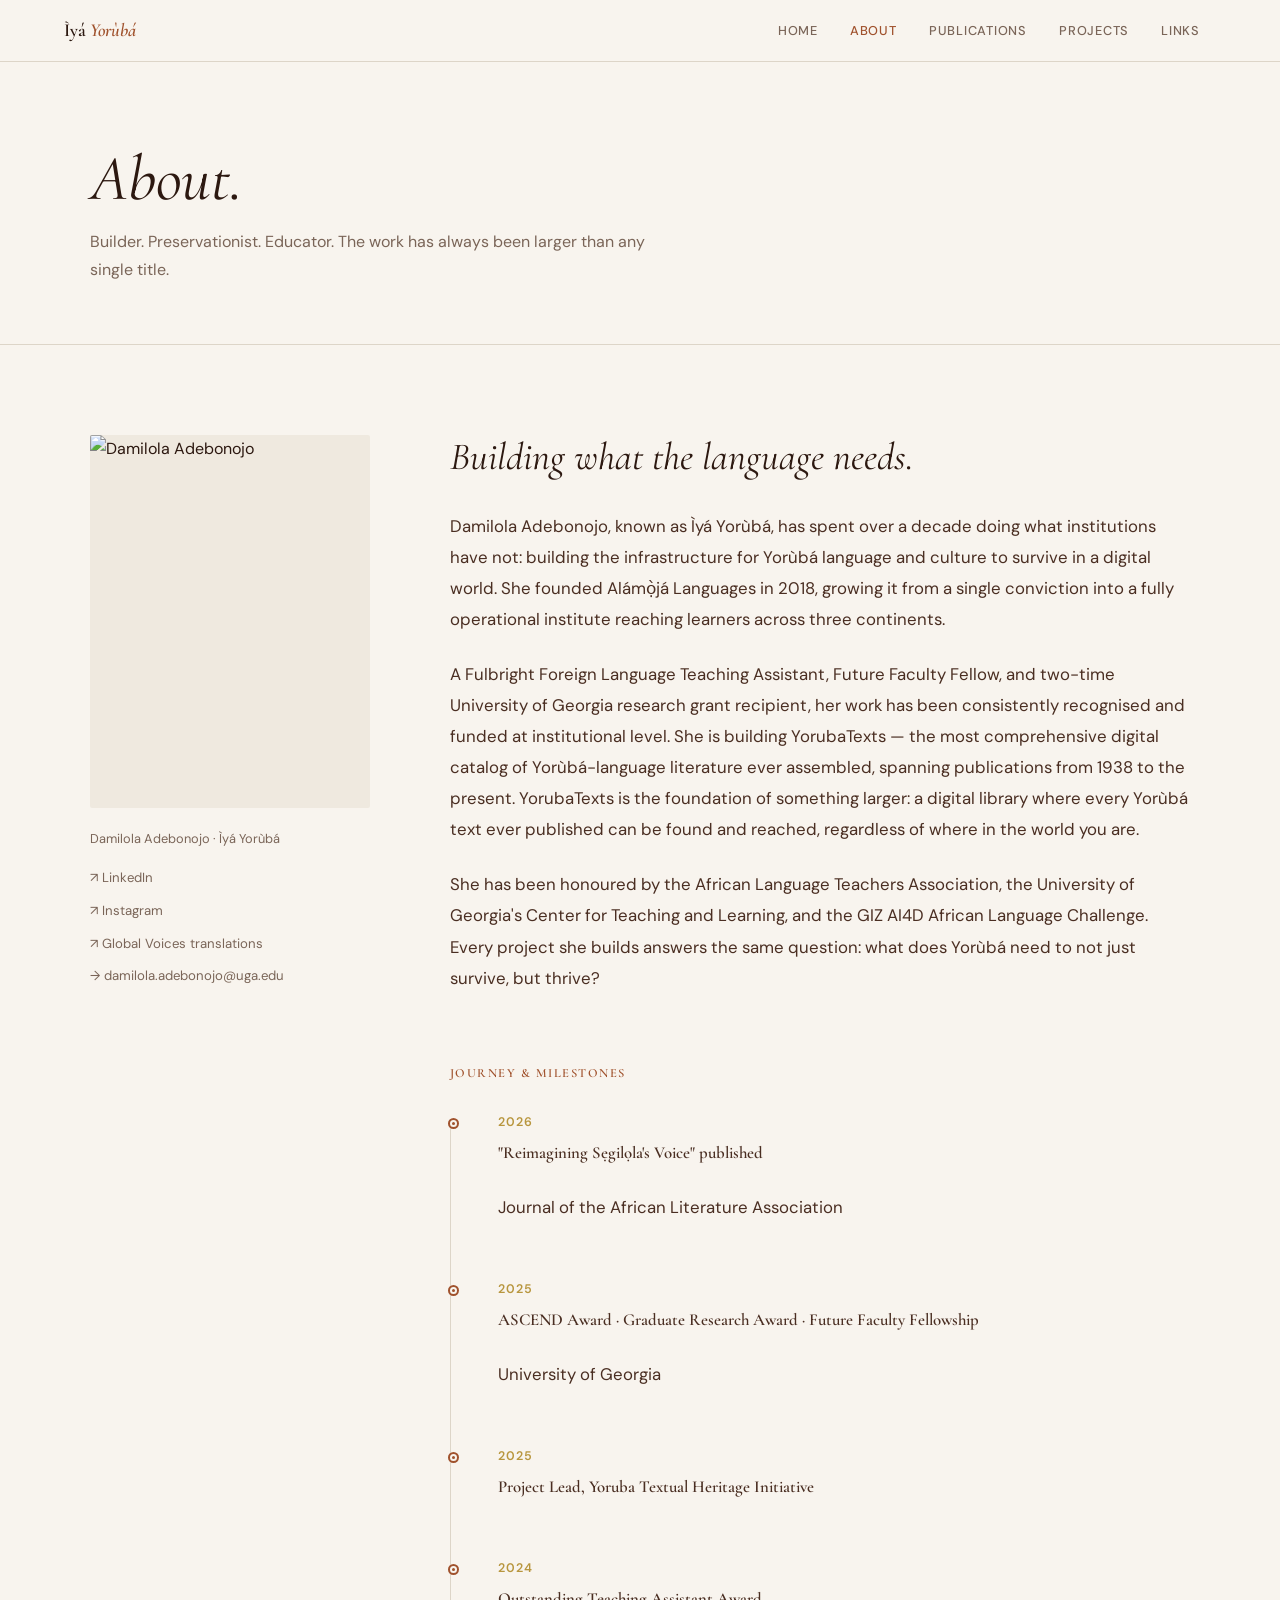
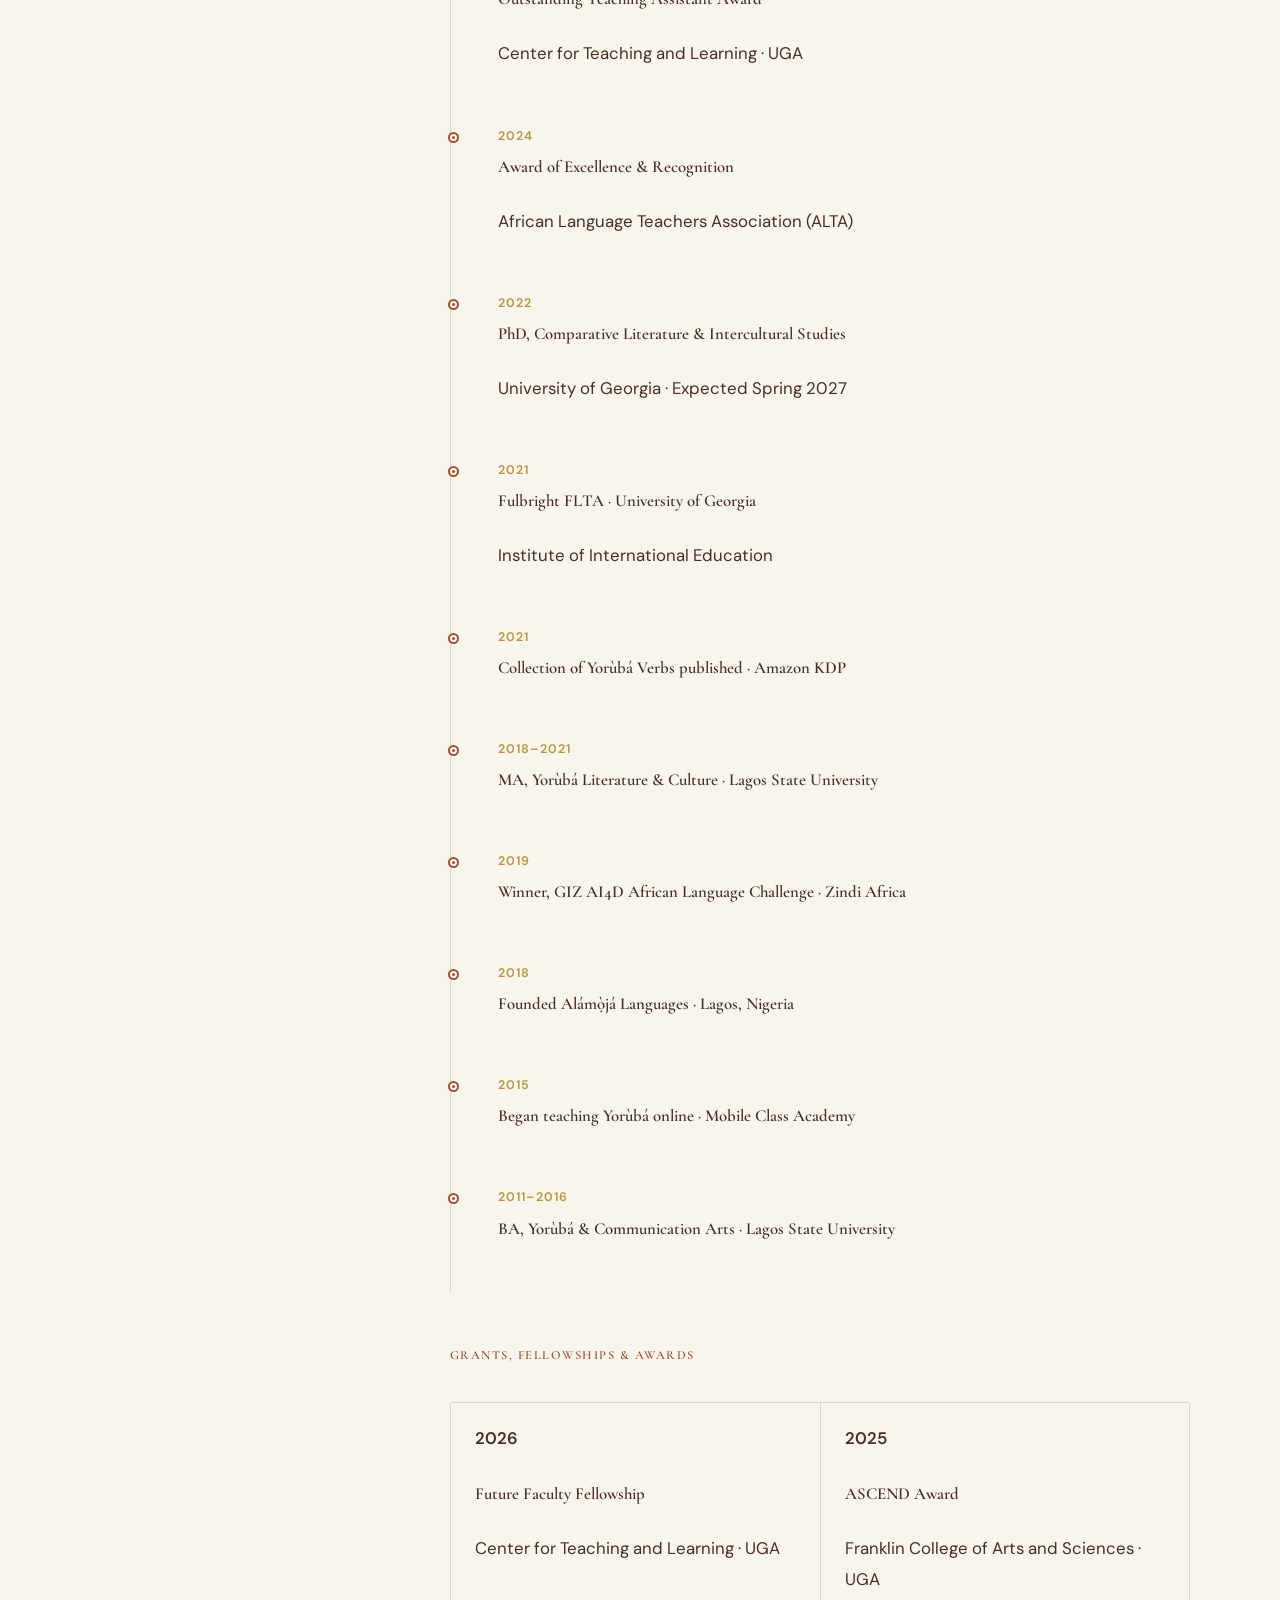
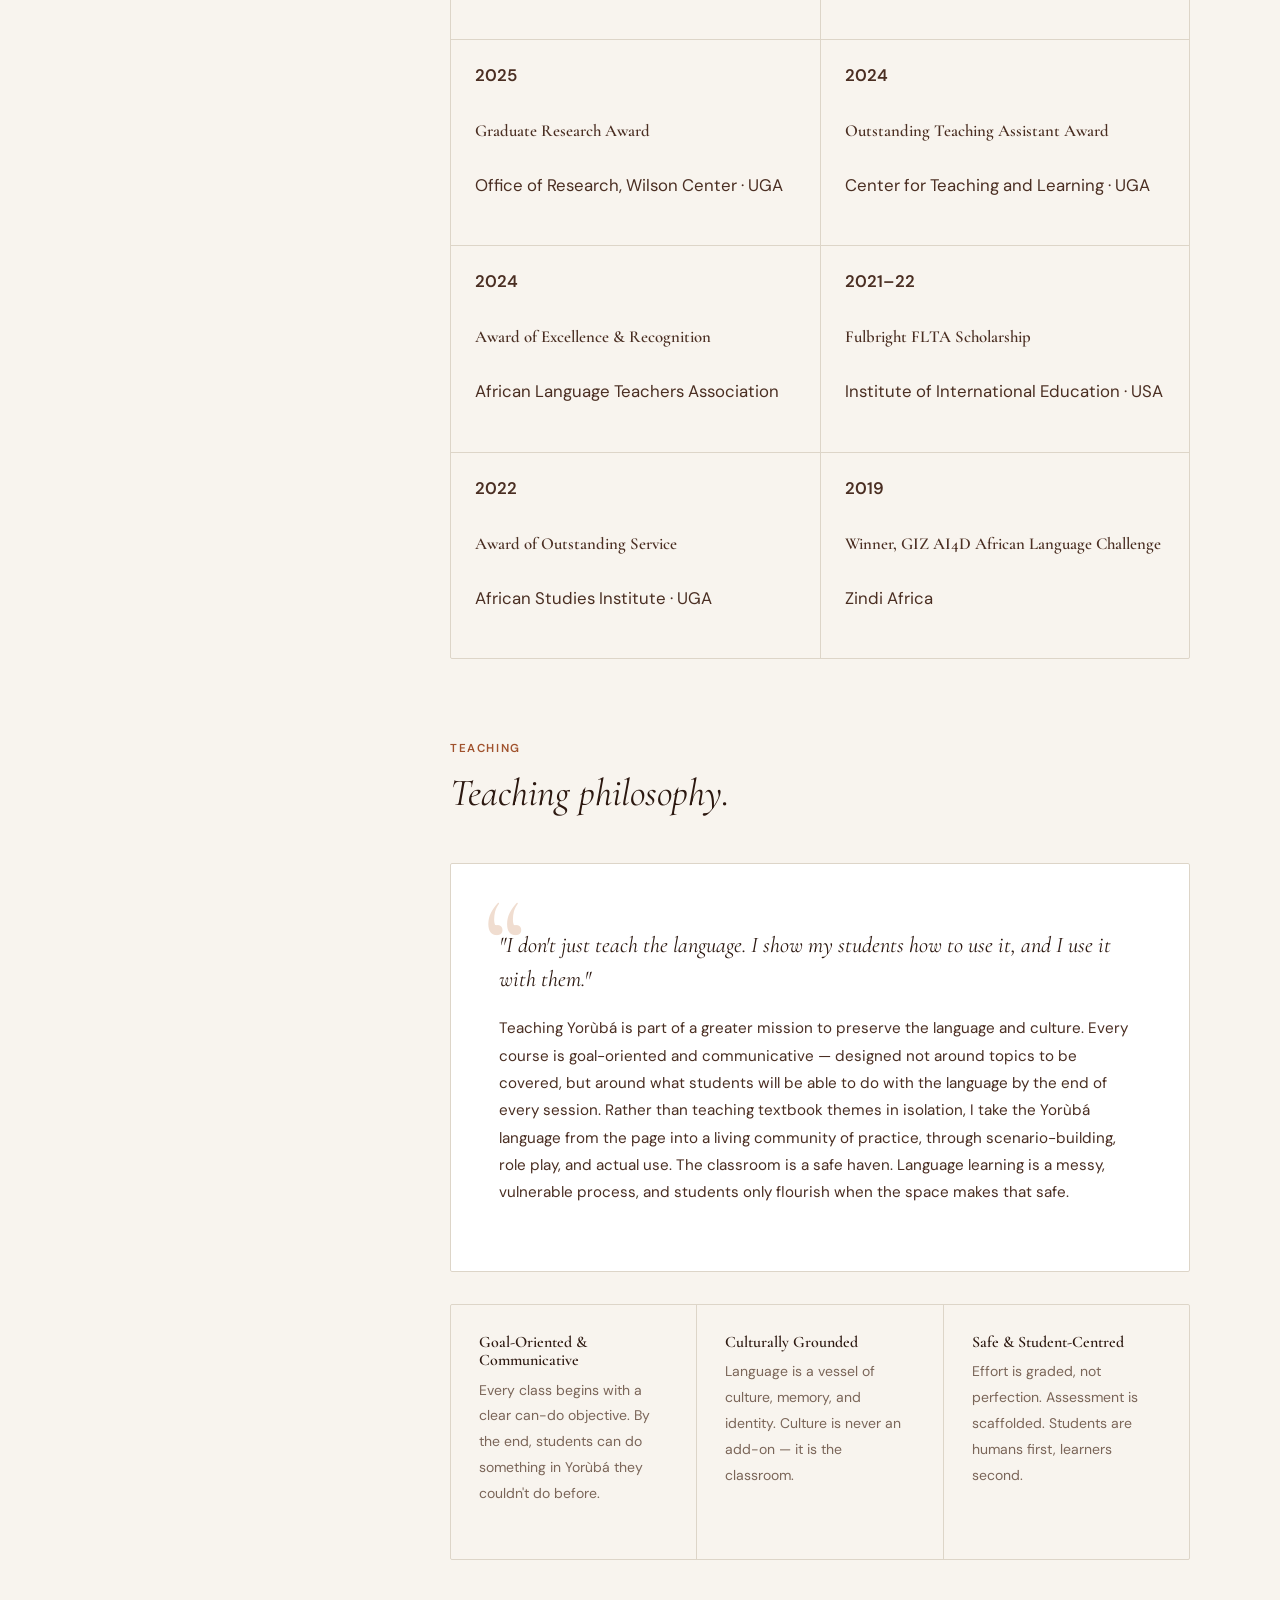
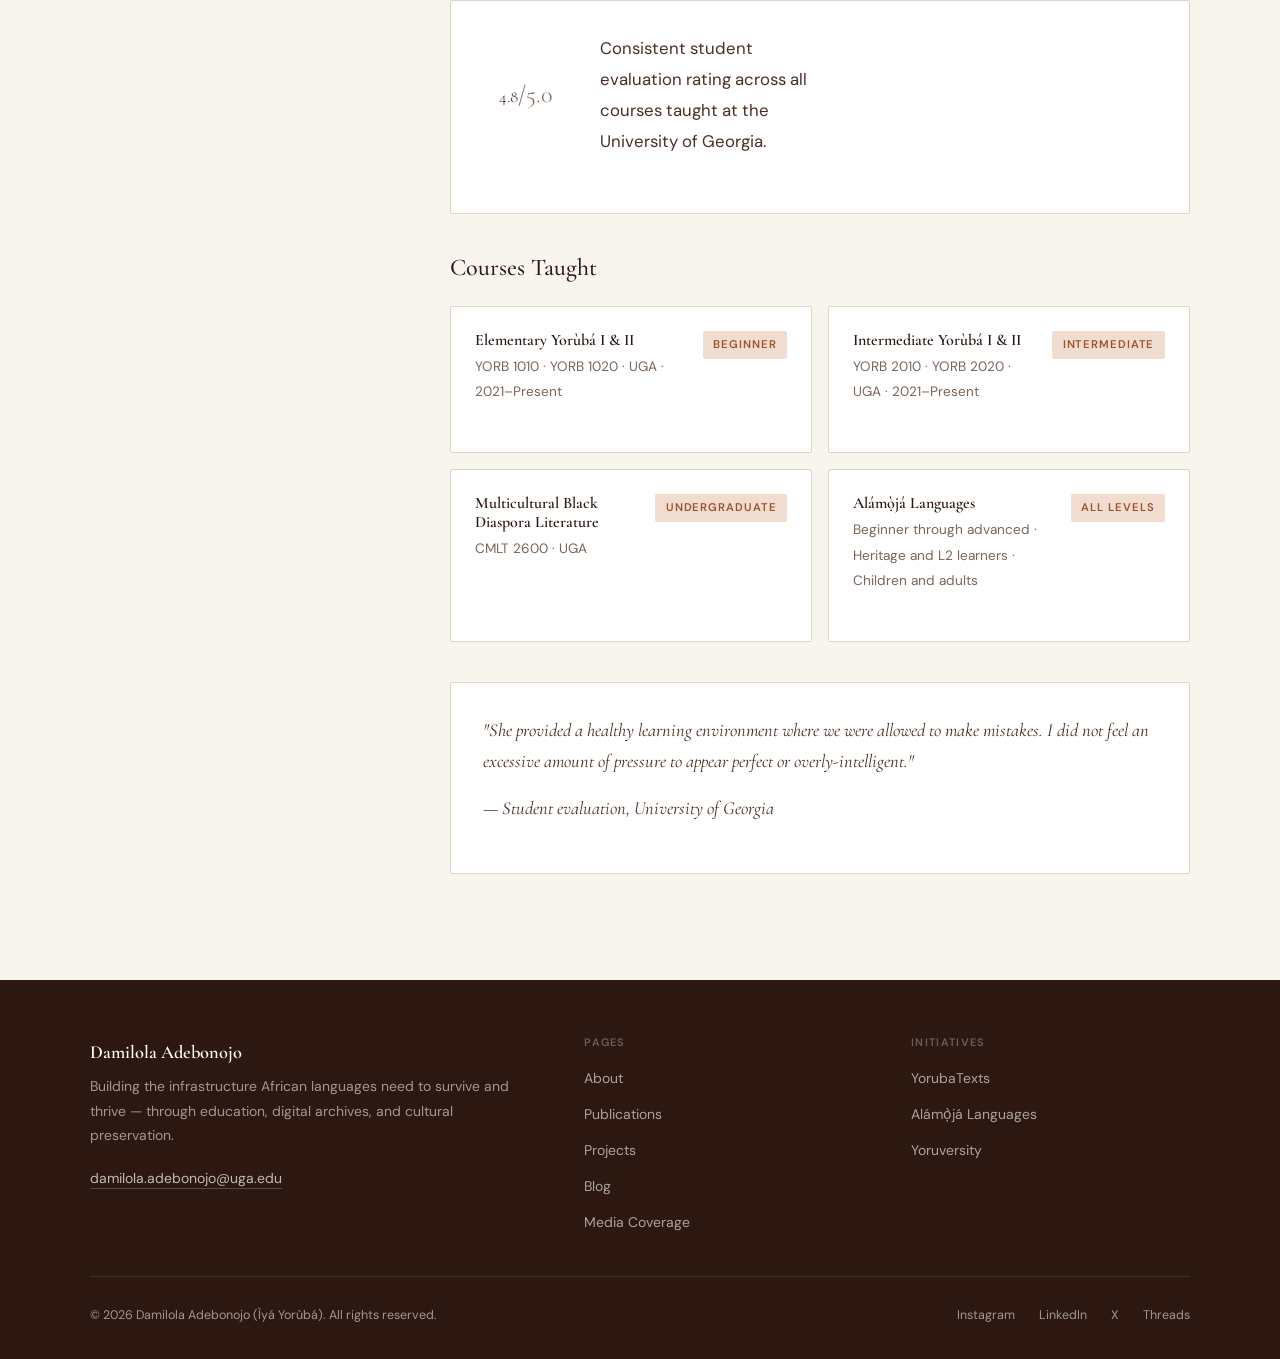
==== about.html @ db5f6a68 "Update about.html" ====
<!DOCTYPE html>
<html lang="en">
<head>
<meta charset="UTF-8"/>
<meta name="viewport" content="width=device-width,initial-scale=1"/>
<title>About — Ìyá Yorùbá</title>
<link rel="stylesheet" href="style.css"/>
</head>
<body class="page">
<nav class="nav">
  <a href="index.html" class="nav-brand">Ìyá <em>Yorùbá</em></a>
  <ul class="nav-links">
    <li class="nav-item"><a href="index.html">Home</a></li>
    <li class="nav-item"><a href="about.html">About</a></li>
    <li class="nav-item">
      <a href="publications.html">Publications</a>
      <div class="nav-dropdown">
        <a href="publications.html#books">Books</a>
        <a href="publications.html#research">Research</a>
      </div>
    </li>
    <li class="nav-item"><a href="projects.html">Projects</a></li>
    <li class="nav-item">
      <a href="#">Links</a>
      <div class="nav-dropdown">
        <a href="blog.html">Blog</a>
        <a href="media.html">Media Coverage</a>
      </div>
    </li>
  </ul>
  <button class="nav-hamburger" aria-label="Menu">
    <span></span><span></span><span></span>
  </button>
</nav>
<nav class="mobile-nav">
  <a href="index.html">Home</a>
  <a href="about.html">About</a>
  <a href="publications.html">Publications</a>
  <div class="mobile-sub">
    <a href="publications.html#books">Books</a>
    <a href="publications.html#research">Research</a>
  </div>
  <a href="projects.html">Projects</a>
  <a href="blog.html">Blog</a>
  <a href="media.html">Media Coverage</a>
</nav>
<main>

<div class="page-hero">
  <div class="section-inner">
    <h1>About.</h1>
    <p>Builder. Preservationist. Educator. The work has always been larger than any single title.</p>
  </div>
</div>

<section class="section">
  <div class="about-layout">
    <aside class="about-sidebar reveal">
      <img id="about-photo" src="" alt="Damilola Adebonojo" class="about-photo"/>
      <p style="font-size:.8rem;color:var(--muted)">Damilola Adebonojo · Ìyá Yorùbá</p>
      <div class="about-sidebar-links">
        <a href="https://www.linkedin.com/in/iyayoruba/" target="_blank" rel="noopener">&nearr; LinkedIn</a>
        <a href="https://www.instagram.com/iya_yoruba/" target="_blank" rel="noopener">&nearr; Instagram</a>
        <a href="https://yo.globalvoices.org/author/iya-yoruba/" target="_blank" rel="noopener">&nearr; Global Voices translations</a>
        <a href="mailto:damilola.adebonojo@uga.edu">&rarr; damilola.adebonojo@uga.edu</a>
      </div>
    </aside>

    <div class="about-body">
      <h2 class="reveal">Building what the language needs.</h2>
      <p class="reveal">Damilola Adebonojo, known as Ìyá Yorùbá, has spent over a decade doing what institutions have not: building the infrastructure for Yorùbá language and culture to survive in a digital world. She founded Alámọ̀já Languages in 2018, growing it from a single conviction into a fully operational institute reaching learners across three continents.</p>
      <p class="reveal">A Fulbright Foreign Language Teaching Assistant, Future Faculty Fellow, and two-time University of Georgia research grant recipient, her work has been consistently recognised and funded at institutional level. She is building YorubaTexts — the most comprehensive digital catalog of Yorùbá-language literature ever assembled, spanning publications from 1938 to the present. YorubaTexts is the foundation of something larger: a digital library where every Yorùbá text ever published can be found and reached, regardless of where in the world you are.</p>
      <p class="reveal">She has been honoured by the African Language Teachers Association, the University of Georgia's Center for Teaching and Learning, and the GIZ AI4D African Language Challenge. Every project she builds answers the same question: what does Yorùbá need to not just survive, but thrive?</p>

      <div class="timeline-wrap reveal">
        <h3>Journey &amp; Milestones</h3>
        <div class="timeline">
          <div class="tl-item"><span class="tl-year">2026</span><p class="tl-title">"Reimagining Sẹgilọla's Voice" published</p><p class="tl-sub">Journal of the African Literature Association</p></div>
          <div class="tl-item"><span class="tl-year">2025</span><p class="tl-title">ASCEND Award · Graduate Research Award · Future Faculty Fellowship</p><p class="tl-sub">University of Georgia</p></div>
          <div class="tl-item"><span class="tl-year">2025</span><p class="tl-title">Project Lead, Yoruba Textual Heritage Initiative</p></div>
          <div class="tl-item"><span class="tl-year">2024</span><p class="tl-title">Outstanding Teaching Assistant Award</p><p class="tl-sub">Center for Teaching and Learning · UGA</p></div>
          <div class="tl-item"><span class="tl-year">2024</span><p class="tl-title">Award of Excellence &amp; Recognition</p><p class="tl-sub">African Language Teachers Association (ALTA)</p></div>
          <div class="tl-item"><span class="tl-year">2022</span><p class="tl-title">PhD, Comparative Literature &amp; Intercultural Studies</p><p class="tl-sub">University of Georgia · Expected Spring 2027</p></div>
          <div class="tl-item"><span class="tl-year">2021</span><p class="tl-title">Fulbright FLTA · University of Georgia</p><p class="tl-sub">Institute of International Education</p></div>
          <div class="tl-item"><span class="tl-year">2021</span><p class="tl-title">Collection of Yorùbá Verbs published · Amazon KDP</p></div>
          <div class="tl-item"><span class="tl-year">2018–2021</span><p class="tl-title">MA, Yorùbá Literature &amp; Culture · Lagos State University</p></div>
          <div class="tl-item"><span class="tl-year">2019</span><p class="tl-title">Winner, GIZ AI4D African Language Challenge · Zindi Africa</p></div>
          <div class="tl-item"><span class="tl-year">2018</span><p class="tl-title">Founded Alámọ̀já Languages · Lagos, Nigeria</p></div>
          <div class="tl-item"><span class="tl-year">2015</span><p class="tl-title">Began teaching Yorùbá online · Mobile Class Academy</p></div>
          <div class="tl-item"><span class="tl-year">2011–2016</span><p class="tl-title">BA, Yorùbá &amp; Communication Arts · Lagos State University</p></div>
        </div>
      </div>

      <div class="reveal" style="margin-top:3rem">
        <h3 style="font-size:.78rem;font-weight:600;letter-spacing:.12em;text-transform:uppercase;color:var(--terra);margin-bottom:1.5rem">Grants, Fellowships &amp; Awards</h3>
        <div class="awards-grid">
          <div class="award-item"><p class="award-year">2026</p><p class="award-name">Future Faculty Fellowship</p><p class="award-by">Center for Teaching and Learning · UGA</p></div>
          <div class="award-item"><p class="award-year">2025</p><p class="award-name">ASCEND Award</p><p class="award-by">Franklin College of Arts and Sciences · UGA</p></div>
          <div class="award-item"><p class="award-year">2025</p><p class="award-name">Graduate Research Award</p><p class="award-by">Office of Research, Wilson Center · UGA</p></div>
          <div class="award-item"><p class="award-year">2024</p><p class="award-name">Outstanding Teaching Assistant Award</p><p class="award-by">Center for Teaching and Learning · UGA</p></div>
          <div class="award-item"><p class="award-year">2024</p><p class="award-name">Award of Excellence &amp; Recognition</p><p class="award-by">African Language Teachers Association</p></div>
          <div class="award-item"><p class="award-year">2021–22</p><p class="award-name">Fulbright FLTA Scholarship</p><p class="award-by">Institute of International Education · USA</p></div>
          <div class="award-item"><p class="award-year">2022</p><p class="award-name">Award of Outstanding Service</p><p class="award-by">African Studies Institute · UGA</p></div>
          <div class="award-item"><p class="award-year">2019</p><p class="award-name">Winner, GIZ AI4D African Language Challenge</p><p class="award-by">Zindi Africa</p></div>
        </div>
      </div>

      <div style="margin-top:5rem" class="reveal">
        <span class="section-eyebrow">Teaching</span>
        <h2 style="font-size:clamp(1.8rem,3vw,2.5rem);font-weight:400;font-style:italic;margin-bottom:2rem">Teaching philosophy.</h2>
        <div class="teaching-quote">
          <blockquote>"I don't just teach the language. I show my students how to use it, and I use it with them."</blockquote>
          <p>Teaching Yorùbá is part of a greater mission to preserve the language and culture. Every course is goal-oriented and communicative — designed not around topics to be covered, but around what students will be able to do with the language by the end of every session. Rather than teaching textbook themes in isolation, I take the Yorùbá language from the page into a living community of practice, through scenario-building, role play, and actual use. The classroom is a safe haven. Language learning is a messy, vulnerable process, and students only flourish when the space makes that safe.</p>
        </div>
        <div class="pillars">
          <div class="pillar"><h4>Goal-Oriented &amp; Communicative</h4><p>Every class begins with a clear can-do objective. By the end, students can do something in Yorùbá they couldn't do before.</p></div>
          <div class="pillar"><h4>Culturally Grounded</h4><p>Language is a vessel of culture, memory, and identity. Culture is never an add-on — it is the classroom.</p></div>
          <div class="pillar"><h4>Safe &amp; Student-Centred</h4><p>Effort is graded, not perfection. Assessment is scaffolded. Students are humans first, learners second.</p></div>
        </div>
        <div class="rating-bar">
          <div><p class="rating-number">4.8<span>/5.0</span></p></div>
          <p class="rating-label">Consistent student evaluation rating across all courses taught at the University of Georgia.</p>
        </div>
        <h3 style="font-family:'Cormorant Garamond',serif;font-size:1.5rem;font-weight:500;margin-bottom:1.5rem">Courses Taught</h3>
        <div class="courses-grid">
          <div class="course-card"><div><h4>Elementary Yorùbá I &amp; II</h4><p>YORB 1010 · YORB 1020 · UGA · 2021–Present</p></div><span class="course-level">Beginner</span></div>
          <div class="course-card"><div><h4>Intermediate Yorùbá I &amp; II</h4><p>YORB 2010 · YORB 2020 · UGA · 2021–Present</p></div><span class="course-level">Intermediate</span></div>
          <div class="course-card"><div><h4>Multicultural Black Diaspora Literature</h4><p>CMLT 2600 · UGA</p></div><span class="course-level">Undergraduate</span></div>
          <div class="course-card"><div><h4>Alámọ̀já Languages</h4><p>Beginner through advanced · Heritage and L2 learners · Children and adults</p></div><span class="course-level">All Levels</span></div>
        </div>
        <div id="testimonials-dynamic">
        <div class="testimonial">
          <p>"She provided a healthy learning environment where we were allowed to make mistakes. I did not feel an excessive amount of pressure to appear perfect or overly-intelligent."</p>
          <p class="testimonial-attr">— Student evaluation, University of Georgia</p>
        </div>
      </div>
    </div>
  </div>
</section>
</main>
<footer>
  <div class="footer-inner">
    <div>
      <p class="footer-name">Damilola Adebonojo</p>
      <p class="footer-tagline">Building the infrastructure African languages need to survive and thrive — through education, digital archives, and cultural preservation.</p>
      <p class="footer-email"><a href="mailto:damilola.adebonojo@uga.edu">damilola.adebonojo@uga.edu</a></p>
    </div>
    <div class="footer-col">
      <h5>Pages</h5>
      <ul>
        <li><a href="about.html">About</a></li>
        <li><a href="publications.html">Publications</a></li>
        <li><a href="projects.html">Projects</a></li>
        <li><a href="blog.html">Blog</a></li>
        <li><a href="media.html">Media Coverage</a></li>
      </ul>
    </div>
    <div class="footer-col">
      <h5>Initiatives</h5>
      <ul>
        <li><a href="https://yorubatexts.com" target="_blank" rel="noopener">YorubaTexts</a></li>
        <li><a href="https://alamojalanguages.com" target="_blank" rel="noopener">Alámọ̀já Languages</a></li>
        <li><a href="https://yoruversity.com" target="_blank" rel="noopener">Yoruversity</a></li>
      </ul>
    </div>
  </div>
  <div class="footer-bottom">
    <p>&copy; 2026 Damilola Adebonojo (Ìyá Yorùbá). All rights reserved.</p>
    <div class="footer-socials">
      <a href="https://www.instagram.com/iya_yoruba/" target="_blank" rel="noopener">Instagram</a>
      <a href="https://www.linkedin.com/in/iyayoruba/" target="_blank" rel="noopener">LinkedIn</a>
      <a href="https://www.x.com/iyayoruba" target="_blank" rel="noopener">X</a>
      <a href="https://www.threads.com/@iya_yoruba" target="_blank" rel="noopener">Threads</a>
    </div>
  </div>
</footer>
<script src="supabase-loader.js"></script>
<script src="main.js"></script>
</body>
</html>
---- style.css ----
@import url('https://fonts.googleapis.com/css2?family=Cormorant+Garamond:ital,wght@0,300;0,400;0,500;0,600;0,700;1,300;1,400;1,600&family=DM+Sans:ital,opsz,wght@0,9..40,300;0,9..40,400;0,9..40,500;1,9..40,300&display=swap');

:root {
  --cream:       #F8F4EE;
  --cream-dark:  #EFE9DF;
  --white:       #FFFFFF;
  --brown:       #2C1810;
  --brown-mid:   #4A2E22;
  --terra:       #A0522D;
  --terra-light: #C47A52;
  --terra-pale:  #F0DDD0;
  --gold:        #B8963E;
  --muted:       #7A6558;
  --border:      #DDD5C8;
  --nav-h:       62px;
}

*, *::before, *::after { box-sizing: border-box; margin: 0; padding: 0; }
html { scroll-behavior: smooth; }
body {
  font-family: 'DM Sans', sans-serif;
  background: var(--cream);
  color: var(--brown);
  font-size: 16px;
  line-height: 1.75;
  overflow-x: hidden;
}
img { display: block; max-width: 100%; }
a { color: inherit; text-decoration: none; }
ul { list-style: none; }
h1,h2,h3,h4,h5 { font-family: 'Cormorant Garamond', serif; line-height: 1.15; }

/* Empty image placeholder */
img[src=""], img:not([src]) {
  background: var(--cream-dark);
  min-height: 200px;
}

/* NAV */
.nav {
  position: fixed; top: 0; left: 0; right: 0; z-index: 200;
  height: var(--nav-h);
  display: flex; align-items: center; justify-content: space-between;
  padding: 0 5%;
  background: rgba(248,244,238,0.96);
  backdrop-filter: blur(12px);
  border-bottom: 1px solid var(--border);
}
.nav-brand {
  font-family: 'Cormorant Garamond', serif;
  font-size: 1.15rem; font-weight: 600;
  color: var(--brown); white-space: nowrap; flex-shrink: 0;
}
.nav-brand em { font-style: italic; color: var(--terra); }

.nav-links { display: flex; gap: 0; align-items: center; }
.nav-item { position: relative; }
.nav-item > a {
  display: block; padding: 0 1rem;
  font-size: .8rem; font-weight: 500;
  letter-spacing: .06em; text-transform: uppercase;
  color: var(--muted);
  height: var(--nav-h); line-height: var(--nav-h);
  transition: color .2s; white-space: nowrap;
}
.nav-item > a:hover, .nav-item > a.active { color: var(--terra); }

.nav-dropdown {
  position: absolute; top: calc(var(--nav-h) - 1px); left: 0;
  min-width: 180px; background: var(--white);
  border: 1px solid var(--border); border-top: 2px solid var(--terra);
  padding: .5rem 0;
  opacity: 0; visibility: hidden; transform: translateY(6px);
  transition: all .2s; z-index: 300;
}
.nav-item:hover .nav-dropdown { opacity: 1; visibility: visible; transform: translateY(0); }
.nav-dropdown a {
  display: block; padding: .6rem 1.25rem;
  font-size: .8rem; font-weight: 500;
  color: var(--muted); transition: color .15s, background .15s;
}
.nav-dropdown a:hover { color: var(--terra); background: var(--cream); }

.nav-hamburger {
  display: none; flex-direction: column; gap: 5px;
  background: none; border: none; cursor: pointer; padding: 4px; flex-shrink: 0;
}
.nav-hamburger span { display: block; width: 22px; height: 1.5px; background: var(--brown); border-radius: 1px; }

/* MOBILE NAV */
.mobile-nav {
  display: none; position: fixed;
  top: var(--nav-h); left: 0; right: 0; bottom: 0;
  background: var(--cream); z-index: 199;
  padding: 2rem 5%; flex-direction: column;
  border-top: 1px solid var(--border); overflow-y: auto;
}
.mobile-nav.open { display: flex; }
.mobile-nav > a {
  font-family: 'Cormorant Garamond', serif;
  font-size: 1.75rem; font-weight: 400; color: var(--brown);
  padding: .65rem 0; border-bottom: 1px solid var(--border); transition: color .2s;
}
.mobile-nav > a:hover { color: var(--terra); }
.mobile-sub { display: flex; flex-direction: column; padding-left: 1.5rem; }
.mobile-sub a {
  font-family: 'Cormorant Garamond', serif;
  font-size: 1.2rem; color: var(--muted);
  padding: .4rem 0; border-bottom: 1px solid var(--cream-dark);
}
.mobile-sub a:hover { color: var(--terra); }

/* PAGE */
.page { padding-top: var(--nav-h); min-height: 100vh; }
.section { padding: 90px 5%; }
.section-inner { max-width: 1100px; margin: 0 auto; }
.narrow { max-width: 720px; margin: 0 auto; }

.section-eyebrow {
  font-size: .72rem; font-weight: 600; letter-spacing: .14em;
  text-transform: uppercase; color: var(--terra);
  margin-bottom: .75rem; display: block;
}
.section-title { font-size: clamp(1.8rem,3.5vw,2.8rem); font-weight: 500; margin-bottom: 1.5rem; }
.section-lead { font-size: 1rem; color: var(--muted); line-height: 1.8; max-width: 620px; margin-bottom: 3rem; }

.page-hero { padding: 80px 5% 60px; border-bottom: 1px solid var(--border); }
.page-hero h1 { font-size: clamp(2.5rem,5vw,4rem); font-weight: 400; font-style: italic; margin-bottom: .75rem; }
.page-hero p { font-size: 1rem; color: var(--muted); max-width: 560px; }

/* BUTTONS */
.btn {
  display: inline-flex; align-items: center; gap: 7px;
  padding: .7rem 1.5rem;
  font-family: 'DM Sans', sans-serif; font-size: .825rem; font-weight: 500;
  letter-spacing: .04em; border-radius: 2px; cursor: pointer;
  transition: all .2s; border: 1.5px solid transparent; white-space: nowrap;
  text-decoration: none;
}
.btn-dark  { background: var(--brown); color: var(--cream); border-color: var(--brown); }
.btn-dark:hover  { background: var(--brown-mid); border-color: var(--brown-mid); }
.btn-outline { background: transparent; color: var(--brown); border-color: var(--brown); }
.btn-outline:hover { background: var(--brown); color: var(--cream); }
.btn-terra { background: var(--terra); color: #fff; border-color: var(--terra); }
.btn-terra:hover { background: #8B4220; border-color: #8B4220; }
.btn-ghost { background: transparent; color: var(--terra); border-color: var(--terra); }
.btn-ghost:hover { background: var(--terra); color: #fff; }
.btn-muted { background: var(--cream-dark); color: var(--muted); border-color: var(--cream-dark); cursor: default; pointer-events: none; }

.link-arrow {
  font-size: .85rem; font-weight: 500; color: var(--terra);
  display: inline-flex; align-items: center; gap: 5px; transition: gap .2s;
}
.link-arrow:hover { gap: 9px; }

/* FOOTER */
footer { background: var(--brown); color: rgba(255,255,255,.55); padding: 3.5rem 5% 2rem; }
.footer-inner {
  max-width: 1100px; margin: 0 auto;
  display: grid; grid-template-columns: 1.6fr 1fr 1fr;
  gap: 3rem; padding-bottom: 2.5rem;
  border-bottom: 1px solid rgba(255,255,255,.1); margin-bottom: 1.75rem;
}
.footer-name { font-family: 'Cormorant Garamond', serif; font-size: 1.15rem; font-weight: 600; color: #fff; margin-bottom: .4rem; }
.footer-tagline { font-size: .875rem; line-height: 1.75; }
.footer-email { margin-top: 1rem; }
.footer-email a { font-size: .875rem; color: rgba(255,255,255,.7); border-bottom: 1px solid rgba(255,255,255,.2); padding-bottom: 1px; transition: color .2s; }
.footer-email a:hover { color: #fff; }
.footer-col h5 { font-family: 'DM Sans', sans-serif; font-size: .68rem; font-weight: 600; letter-spacing: .12em; text-transform: uppercase; color: rgba(255,255,255,.3); margin-bottom: 1rem; }
.footer-col ul { display: flex; flex-direction: column; gap: .5rem; }
.footer-col a { font-size: .875rem; color: rgba(255,255,255,.6); transition: color .2s; }
.footer-col a:hover { color: var(--terra-light); }
.footer-bottom { max-width: 1100px; margin: 0 auto; display: flex; justify-content: space-between; align-items: center; font-size: .78rem; }
.footer-socials { display: flex; gap: 1.5rem; }
.footer-socials a { font-size: .78rem; transition: color .2s; }
.footer-socials a:hover { color: var(--terra-light); }

/* ANIMATIONS */
.reveal { opacity: 0; transform: translateY(20px); transition: opacity .6s ease, transform .6s ease; }
.reveal.visible { opacity: 1; transform: translateY(0); }
.reveal-delay-1 { transition-delay: .1s; }
.reveal-delay-2 { transition-delay: .2s; }
.reveal-delay-3 { transition-delay: .3s; }
.reveal-delay-4 { transition-delay: .4s; }

/* ── HOMEPAGE ─────────────────────────────────────── */
.hero {
  min-height: calc(100vh - var(--nav-h));
  display: grid; grid-template-columns: 1fr 1fr;
}
.hero-left {
  display: flex; flex-direction: column; justify-content: center;
  padding: 80px 6% 80px 5%;
}
.hero-greeting { font-size: .925rem; color: var(--muted); margin-bottom: 2.5rem; letter-spacing: .02em; }
.hero-greeting em { font-style: italic; color: var(--terra); }
.hero-name { font-family: 'Cormorant Garamond', serif; font-size: clamp(3rem,5vw,5.5rem); font-weight: 400; line-height: 1; color: var(--brown); margin-bottom: .3rem; }
.hero-alias { font-family: 'Cormorant Garamond', serif; font-size: clamp(1.1rem,2vw,1.5rem); font-style: italic; color: var(--terra); margin-bottom: 1.25rem; }
.hero-roles { font-size: .82rem; font-weight: 500; letter-spacing: .09em; color: var(--muted); text-transform: uppercase; margin-bottom: 2.5rem; }
.hero-roles span { color: var(--border); margin: 0 .6rem; }
.hero-ctas { display: flex; gap: .75rem; flex-wrap: wrap; margin-bottom: 3rem; }
.hero-socials { display: flex; gap: 1.25rem; }
.hero-socials a { font-size: .75rem; letter-spacing: .06em; text-transform: uppercase; color: var(--muted); transition: color .2s; }
.hero-socials a:hover { color: var(--terra); }
.hero-right { position: relative; background: var(--cream-dark); overflow: hidden; }
.hero-photo { width: 100%; height: 100%; object-fit: cover; object-position: top center; filter: grayscale(10%); }
.hero-vertical {
  position: absolute;
  right: 0.75rem;
  top: 50%;
  transform: translateY(-50%);
  writing-mode: vertical-rl;
  text-orientation: mixed;
  font-size: .65rem;
  letter-spacing: .22em;
  text-transform: uppercase;
  color: rgba(255,255,255,.7);
  white-space: nowrap;
  text-shadow: 0 1px 3px rgba(0,0,0,.5);
}
/* HOME ABOUT */
.home-about { padding: 100px 5%; background: var(--white); }
.home-about-inner { max-width: 1100px; margin: 0 auto; display: grid; grid-template-columns: 220px 1fr; gap: 5rem; align-items: start; }
.home-about-label { font-family: 'Cormorant Garamond', serif; font-size: 3.5rem; font-weight: 300; color: var(--cream-dark); line-height: 1; position: sticky; top: 100px; }
.home-about-label span { display: block; font-family: 'DM Sans', sans-serif; font-size: .7rem; font-weight: 600; letter-spacing: .12em; text-transform: uppercase; color: var(--terra); margin-bottom: .5rem; }
.home-about-body p { font-size: 1.05rem; line-height: 1.85; color: var(--brown-mid); margin-bottom: 1.5rem; }

/* HOME PROJECTS */
.home-projects { padding: 100px 5%; background: var(--cream); }
.home-projects-inner { max-width: 1100px; margin: 0 auto; }
.home-projects-header { display: flex; justify-content: space-between; align-items: flex-end; margin-bottom: 3rem; }
.project-list { display: flex; flex-direction: column; }
.project-entry {
  display: grid; grid-template-columns: 160px 1fr auto;
  align-items: baseline; gap: 2rem;
  padding: 1.75rem 1rem; margin: 0 -1rem;
  border-bottom: 1px solid var(--border); transition: background .2s;
}
.project-entry:first-child { border-top: 1px solid var(--border); }
.project-entry:hover { background: var(--white); }
.project-entry-label { font-size: .7rem; font-weight: 600; letter-spacing: .1em; text-transform: uppercase; color: var(--muted); }
.project-entry-name { font-family: 'Cormorant Garamond', serif; font-size: 1.5rem; font-weight: 500; color: var(--brown); }
.project-entry-name small { display: block; font-family: 'DM Sans', sans-serif; font-size: .84rem; font-weight: 400; color: var(--muted); margin-top: .2rem; }

/* HOME RECENT */
.home-recent { padding: 100px 5%; background: var(--cream-dark); }
.home-recent-inner { max-width: 1100px; margin: 0 auto; }
.home-recent-header { display: flex; justify-content: space-between; align-items: flex-end; margin-bottom: 3rem; }
.recent-list { display: flex; flex-direction: column; }
.recent-item { display: grid; grid-template-columns: 1fr auto; gap: 2rem; align-items: baseline; padding: 1.5rem 0; border-bottom: 1px solid var(--border); }
.recent-item:first-child { border-top: 1px solid var(--border); }
.recent-item-title { font-family: 'Cormorant Garamond', serif; font-size: 1.2rem; font-weight: 600; color: var(--brown); margin-bottom: .25rem; }
.recent-item-meta { font-size: .82rem; color: var(--muted); font-style: italic; }
.recent-item-year { font-size: .8rem; color: var(--muted); white-space: nowrap; }

/* CONTACT STRIP */
.contact-strip { padding: 80px 5%; background: var(--brown); text-align: center; }
.contact-strip h2 { font-family: 'Cormorant Garamond', serif; font-size: clamp(2rem,4vw,3.5rem); font-weight: 400; font-style: italic; color: #fff; margin-bottom: 1rem; }
.contact-strip p { font-size: .95rem; color: rgba(255,255,255,.55); margin-bottom: 2rem; max-width: 480px; margin-left: auto; margin-right: auto; }
.contact-strip .btn-outline { color: #fff; border-color: rgba(255,255,255,.4); }
.contact-strip .btn-outline:hover { background: #fff; color: var(--brown); }

/* ── ABOUT PAGE ────────────────────────────────────── */
.about-layout { max-width: 1100px; margin: 0 auto; display: grid; grid-template-columns: 280px 1fr; gap: 5rem; align-items: start; }
.about-sidebar { position: sticky; top: 90px; }
.about-photo { width: 100%; aspect-ratio: 3/4; object-fit: cover; border-radius: 2px; margin-bottom: 1.25rem; background: var(--cream-dark); }
.about-sidebar-links { display: flex; flex-direction: column; gap: .6rem; margin-top: 1rem; }
.about-sidebar-links a { font-size: .825rem; color: var(--muted); display: flex; align-items: center; gap: .5rem; transition: color .2s; }
.about-sidebar-links a:hover { color: var(--terra); }
.about-body h2 { font-size: clamp(1.8rem,3vw,2.5rem); font-weight: 400; font-style: italic; margin-bottom: 2rem; }
.about-body p { font-size: 1.05rem; line-height: 1.85; color: var(--brown-mid); margin-bottom: 1.5rem; }

/* TIMELINE */
.timeline-wrap { padding: 3rem 0 0; }
.timeline-wrap h3 { font-size: .78rem; font-weight: 600; letter-spacing: .12em; text-transform: uppercase; color: var(--terra); margin-bottom: 2rem; }
.timeline { position: relative; padding-left: 1.5rem; }
.timeline::before { content: ''; position: absolute; left: 0; top: 8px; bottom: 8px; width: 1px; background: var(--border); }
.tl-item { position: relative; padding-bottom: 2rem; padding-left: 1.5rem; }
.tl-item::before { content: ''; position: absolute; left: -1.5rem; top: 8px; width: 7px; height: 7px; border-radius: 50%; background: var(--terra); border: 2px solid var(--cream); box-shadow: 0 0 0 2px var(--terra); }
.tl-year { font-size: .78rem; font-weight: 600; letter-spacing: .08em; color: var(--gold); margin-bottom: .2rem; display: block; }
.tl-title { font-family: 'Cormorant Garamond', serif; font-size: 1.1rem; font-weight: 600; color: var(--brown); }
.tl-sub { font-size: .875rem; color: var(--muted); }

/* AWARDS GRID */
.awards-grid { display: grid; grid-template-columns: 1fr 1fr; gap: 1px; background: var(--border); border: 1px solid var(--border); border-radius: 2px; overflow: hidden; margin-top: 2.5rem; }
.award-item { background: var(--cream); padding: 1.25rem 1.5rem; transition: background .2s; }
.award-item:hover { background: var(--white); }
.award-year { font-size: .75rem; color: var(--gold); font-weight: 600; margin-bottom: .25rem; }
.award-name { font-family: 'Cormorant Garamond', serif; font-size: 1rem; font-weight: 600; color: var(--brown); margin-bottom: .2rem; }
.award-by { font-size: .825rem; color: var(--muted); }

/* TEACHING (inside about) */
.teaching-quote { background: var(--white); border: 1px solid var(--border); border-radius: 2px; padding: 2.5rem 3rem; margin: 3rem 0 2rem; position: relative; }
.teaching-quote::before { content: '\201C'; font-family: 'Cormorant Garamond', serif; font-size: 8rem; line-height: 1; color: var(--terra-pale); position: absolute; top: 1rem; left: 2rem; }
.teaching-quote blockquote { font-family: 'Cormorant Garamond', serif; font-size: 1.4rem; font-style: italic; color: var(--brown); line-height: 1.5; margin-bottom: 1.25rem; padding-top: 1.5rem; }
.teaching-quote p { font-size: .95rem; color: var(--brown-mid); line-height: 1.8; }
.pillars { display: grid; grid-template-columns: repeat(3,1fr); gap: 1px; background: var(--border); border: 1px solid var(--border); border-radius: 2px; overflow: hidden; margin-bottom: 2.5rem; }
.pillar { background: var(--cream); padding: 1.75rem; transition: background .2s; }
.pillar:hover { background: var(--white); }
.pillar h4 { font-size: 1rem; font-weight: 600; color: var(--brown); margin-bottom: .5rem; }
.pillar p { font-size: .875rem; color: var(--muted); }
.rating-bar { background: var(--white); border: 1px solid var(--border); border-radius: 2px; padding: 2rem 3rem; display: flex; align-items: center; gap: 3rem; margin-bottom: 2.5rem; }
.rating-number { font-family: 'Cormorant Garamond', serif; font-size: 4rem; font-weight: 300; color: var(--brown); line-height: 1; }
.rating-number span { font-size: 1.5rem; color: var(--muted); }
.rating-label { font-size: .875rem; color: var(--muted); max-width: 220px; }
.courses-grid { display: grid; grid-template-columns: 1fr 1fr; gap: 1rem; margin-bottom: 2.5rem; }
.course-card { background: var(--white); border: 1px solid var(--border); border-radius: 2px; padding: 1.5rem; display: flex; justify-content: space-between; align-items: flex-start; gap: 1rem; transition: border-color .2s; }
.course-card:hover { border-color: var(--terra); }
.course-card h4 { font-size: 1rem; font-weight: 600; color: var(--brown); margin-bottom: .3rem; }
.course-card p { font-size: .85rem; color: var(--muted); }
.course-level { flex-shrink: 0; font-size: .7rem; font-weight: 600; letter-spacing: .08em; text-transform: uppercase; color: var(--terra); border: 1px solid var(--terra-pale); background: var(--terra-pale); border-radius: 2px; padding: .2rem .6rem; white-space: nowrap; }
.testimonial { background: var(--white); border: 1px solid var(--border); border-radius: 2px; padding: 2rem; margin-bottom: 1rem; }
.testimonial p { font-family: 'Cormorant Garamond', serif; font-size: 1.15rem; font-style: italic; color: var(--brown-mid); line-height: 1.7; margin-bottom: 1rem; }
.testimonial-attr { font-size: .8rem; color: var(--muted); }

/* ── PROJECTS PAGE ─────────────────────────────────── */
.project-block { padding: 100px 5%; border-bottom: 1px solid var(--border); }
.project-block:nth-child(even) { background: var(--white); }
.project-block-inner { max-width: 1100px; margin: 0 auto; display: grid; grid-template-columns: 1fr 1fr; gap: 5rem; align-items: center; }
.project-block:nth-child(even) .project-block-inner { direction: rtl; }
.project-block:nth-child(even) .project-block-inner > * { direction: ltr; }
.project-img { border-radius: 2px; overflow: hidden; aspect-ratio: 4/3; background: var(--cream-dark); }
.project-img img { width: 100%; height: 100%; object-fit: cover; transition: transform .5s ease; background: var(--cream-dark); }
.project-img:hover img { transform: scale(1.03); }
.project-category { font-size: .72rem; font-weight: 600; letter-spacing: .12em; text-transform: uppercase; color: var(--terra); margin-bottom: .75rem; display: block; }
.project-name { font-size: clamp(2rem,3vw,3rem); font-weight: 400; color: var(--brown); margin-bottom: 1.25rem; }
.project-desc { font-size: 1rem; line-height: 1.85; color: var(--brown-mid); margin-bottom: 1.5rem; }
.project-bullets { display: flex; flex-direction: column; gap: .5rem; margin-bottom: 2rem; }
.project-bullets li { display: flex; align-items: baseline; gap: .75rem; font-size: .9rem; color: var(--brown-mid); }
.project-bullets li::before { content: '—'; color: var(--terra); flex-shrink: 0; }

/* ── PUBLICATIONS PAGE ─────────────────────────────── */
.books-grid { display: grid; grid-template-columns: repeat(4,1fr); gap: 1.5rem; margin-bottom: 2rem; }
.book-card { background: var(--white); border: 1px solid var(--border); border-radius: 2px; overflow: hidden; display: flex; flex-direction: column; transition: box-shadow .2s, transform .2s; }
.book-card:hover { box-shadow: 0 8px 30px rgba(44,24,16,.1); transform: translateY(-3px); }
.book-cover { aspect-ratio: 3/4; background: var(--cream-dark); display: flex; align-items: center; justify-content: center; overflow: hidden; }
.book-cover img { width: 100%; height: 100%; object-fit: cover; background: var(--cream-dark); }
.book-cover-placeholder { font-family: 'Cormorant Garamond', serif; font-size: 1.25rem; font-weight: 400; color: var(--muted); text-align: center; padding: 1rem; line-height: 1.4; }
.book-body { padding: 1.25rem; flex: 1; display: flex; flex-direction: column; gap: .4rem; }
.book-title { font-family: 'Cormorant Garamond', serif; font-size: 1.05rem; font-weight: 600; color: var(--brown); line-height: 1.25; }
.book-publisher { font-size: .78rem; color: var(--muted); }
.book-footer { padding: .75rem 1.25rem; border-top: 1px solid var(--border); }

.filter-tabs { display: flex; gap: .5rem; margin-bottom: 2.5rem; flex-wrap: wrap; }
.filter-tab { padding: .45rem 1.1rem; border-radius: 2px; font-size: .75rem; font-weight: 600; letter-spacing: .06em; text-transform: uppercase; border: 1.5px solid var(--border); background: transparent; color: var(--muted); cursor: pointer; font-family: 'DM Sans', sans-serif; transition: all .2s; }
.filter-tab:hover, .filter-tab.active { background: var(--terra); color: #fff; border-color: var(--terra); }

.pub-item { display: grid; grid-template-columns: 1fr auto; gap: 2rem; align-items: start; padding: 1.25rem 0; border-bottom: 1px solid var(--border); }
.pub-title { font-family: 'Cormorant Garamond', serif; font-size: 1.1rem; font-weight: 600; color: var(--brown); margin-bottom: .3rem; }
.pub-title a { border-bottom: 1px solid var(--border); transition: border-color .2s; }
.pub-title a:hover { border-color: var(--terra); color: var(--terra); }
.pub-meta { font-size: .85rem; color: var(--muted); font-style: italic; }
.pub-badge { display: inline-block; padding: .2rem .65rem; font-size: .68rem; font-weight: 700; letter-spacing: .06em; text-transform: uppercase; border-radius: 2px; white-space: nowrap; align-self: start; }
.badge-pub { background: #EAF3E8; color: #2E6B26; }
.badge-forth { background: #FFF4E0; color: #8B5E00; }
.badge-review { background: #EAF0FB; color: #1A4A8B; }
.badge-progress { background: var(--terra-pale); color: var(--terra); }

.conf-item { padding: 1.25rem 0; border-bottom: 1px solid var(--border); }
.conf-title { font-family: 'Cormorant Garamond', serif; font-size: 1.05rem; font-weight: 600; color: var(--brown); margin-bottom: .3rem; }
.conf-meta { font-size: .85rem; color: var(--muted); }

/* ── MEDIA PAGE ────────────────────────────────────── */
.media-grid { display: grid; grid-template-columns: 1fr 1fr; gap: 1px; background: var(--border); border: 1px solid var(--border); border-radius: 2px; overflow: hidden; }
.media-card { background: var(--white); padding: 2rem; display: flex; flex-direction: column; gap: .75rem; transition: background .2s; }
.media-card:hover { background: var(--cream); }
.media-card-type { font-size: .68rem; font-weight: 700; letter-spacing: .12em; text-transform: uppercase; color: var(--terra); }
.media-card-title { font-family: 'Cormorant Garamond', serif; font-size: 1.15rem; font-weight: 600; color: var(--brown); line-height: 1.3; }
.media-card-outlet { font-size: .875rem; color: var(--muted); font-style: italic; }
.media-card-desc { font-size: .875rem; color: var(--brown-mid); line-height: 1.7; flex: 1; }
.media-card-footer { display: flex; justify-content: space-between; align-items: center; margin-top: auto; padding-top: .5rem; }
.media-card-date { font-size: .78rem; color: var(--border); }

/* BLOG */
.blog-empty { max-width: 600px; margin: 4rem auto; text-align: center; }
.blog-empty h3 { font-family: 'Cormorant Garamond', serif; font-size: 2rem; font-weight: 400; font-style: italic; margin-bottom: 1rem; }
.blog-empty p { font-size: .95rem; color: var(--muted); }

/* RESPONSIVE */
@media(max-width:900px){
  .nav-links { display: none; }
  .nav-hamburger { display: flex; }
  .hero { grid-template-columns: 1fr; }
  .hero-right { min-height: 60vw; }
  .hero-left { padding: 60px 5%; }
  .home-about-inner { grid-template-columns: 1fr; gap: 2rem; }
  .home-about-label { font-size: 2.5rem; position: static; }
  .project-entry { grid-template-columns: 1fr; gap: .5rem; }
  .recent-item { grid-template-columns: 1fr; }
  .about-layout { grid-template-columns: 1fr; }
  .about-sidebar { position: static; }
  .about-photo { max-width: 260px; }
  .project-block-inner { grid-template-columns: 1fr; direction: ltr !important; gap: 2.5rem; }
  .project-block:nth-child(even) .project-block-inner > * { direction: ltr; }
  .books-grid { grid-template-columns: repeat(2,1fr); }
  .media-grid { grid-template-columns: 1fr; }
  .awards-grid { grid-template-columns: 1fr; }
  .pillars { grid-template-columns: 1fr; }
  .courses-grid { grid-template-columns: 1fr; }
  .footer-inner { grid-template-columns: 1fr 1fr; gap: 2rem; }
  .rating-bar { flex-direction: column; align-items: flex-start; gap: 1rem; }
}
@media(max-width:600px){
  .section { padding: 60px 5%; }
  .books-grid { grid-template-columns: 1fr 1fr; }
  .pub-item { grid-template-columns: 1fr; }
  .footer-inner { grid-template-columns: 1fr; }
  .footer-bottom { flex-direction: column; gap: .75rem; text-align: center; }
}
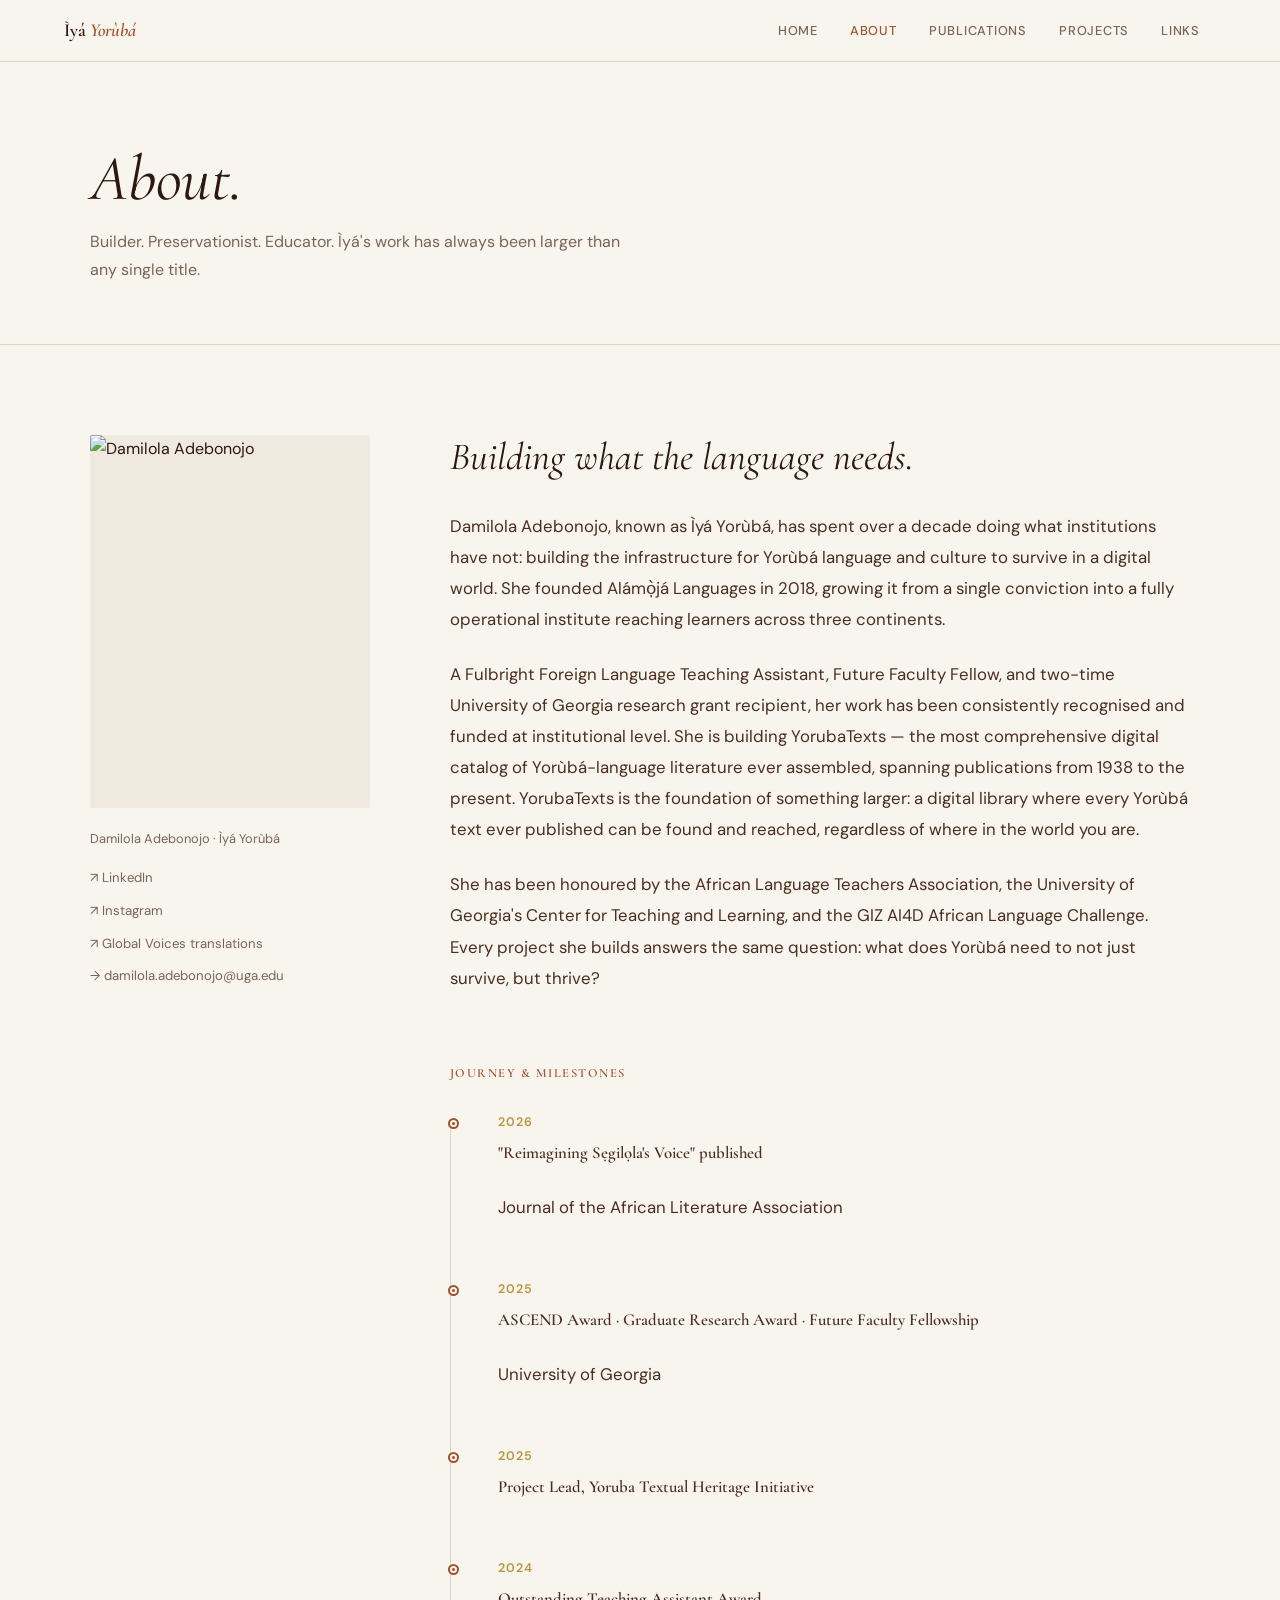
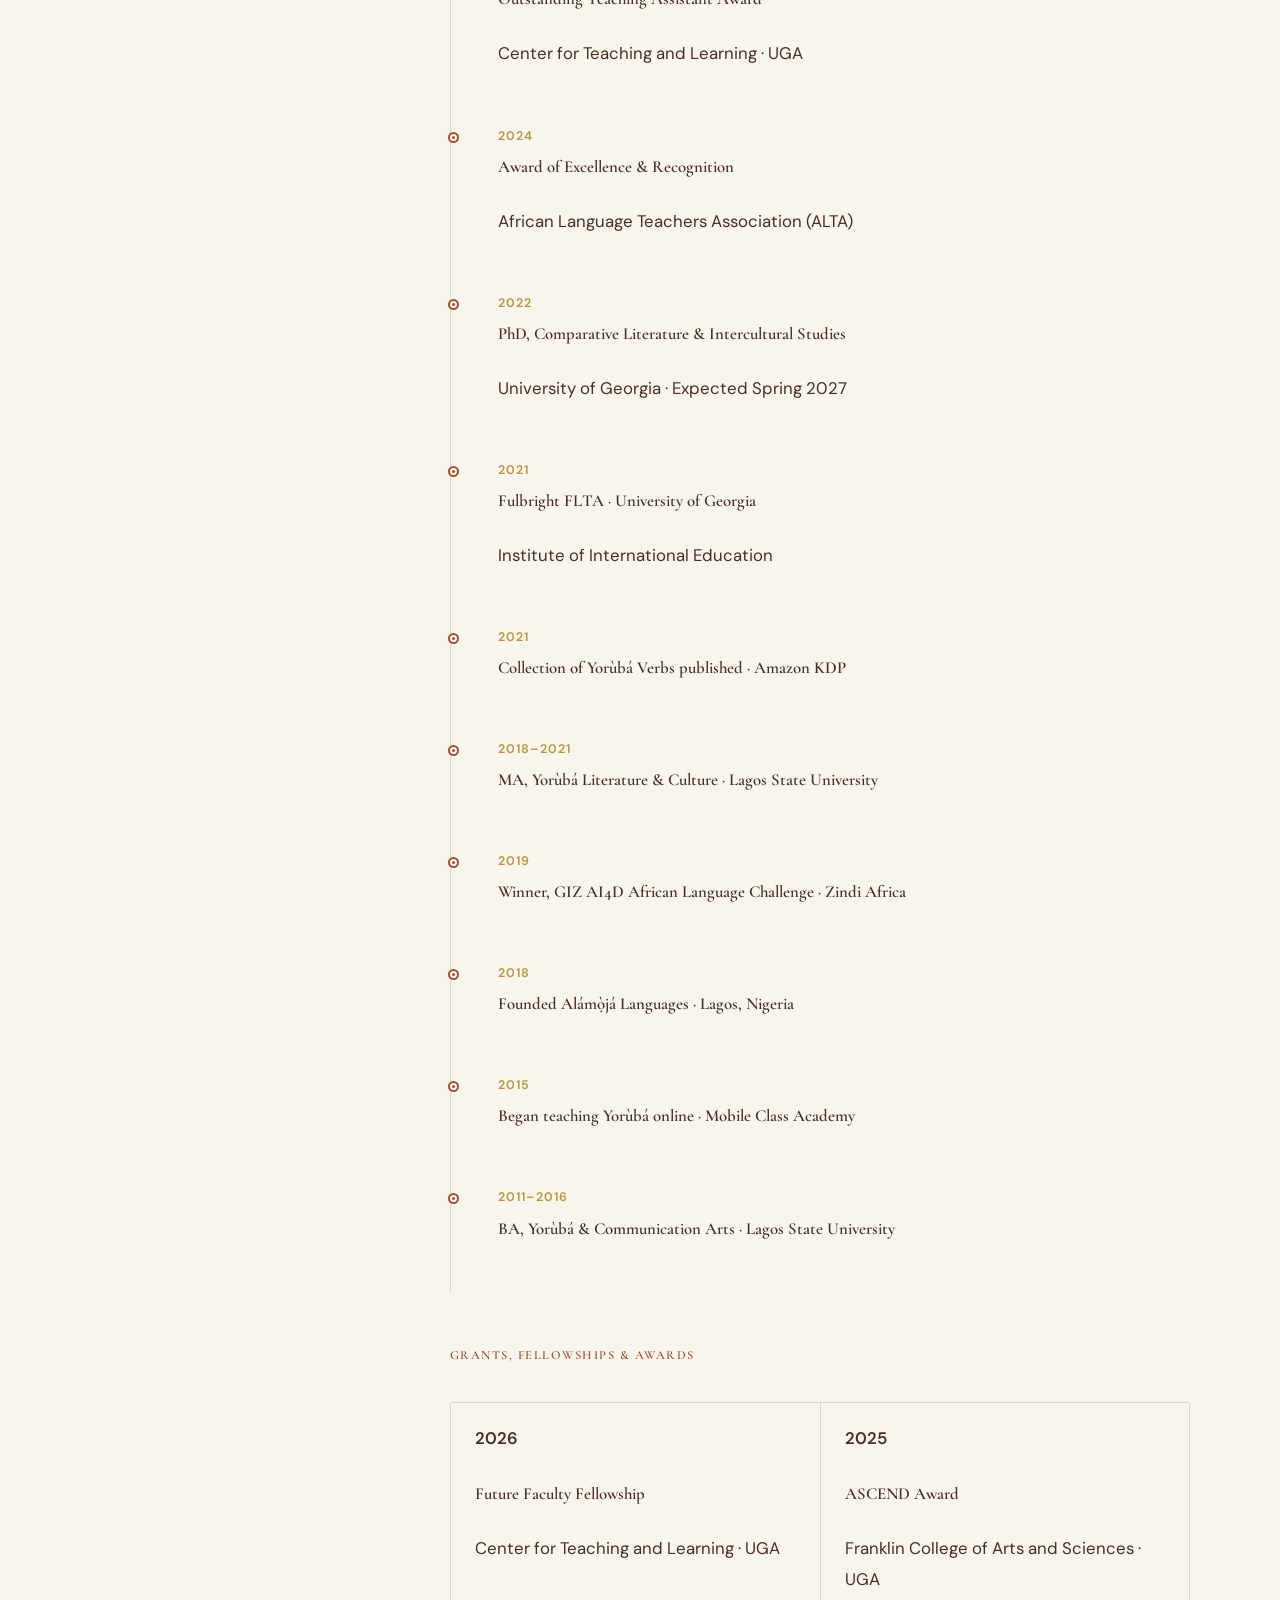
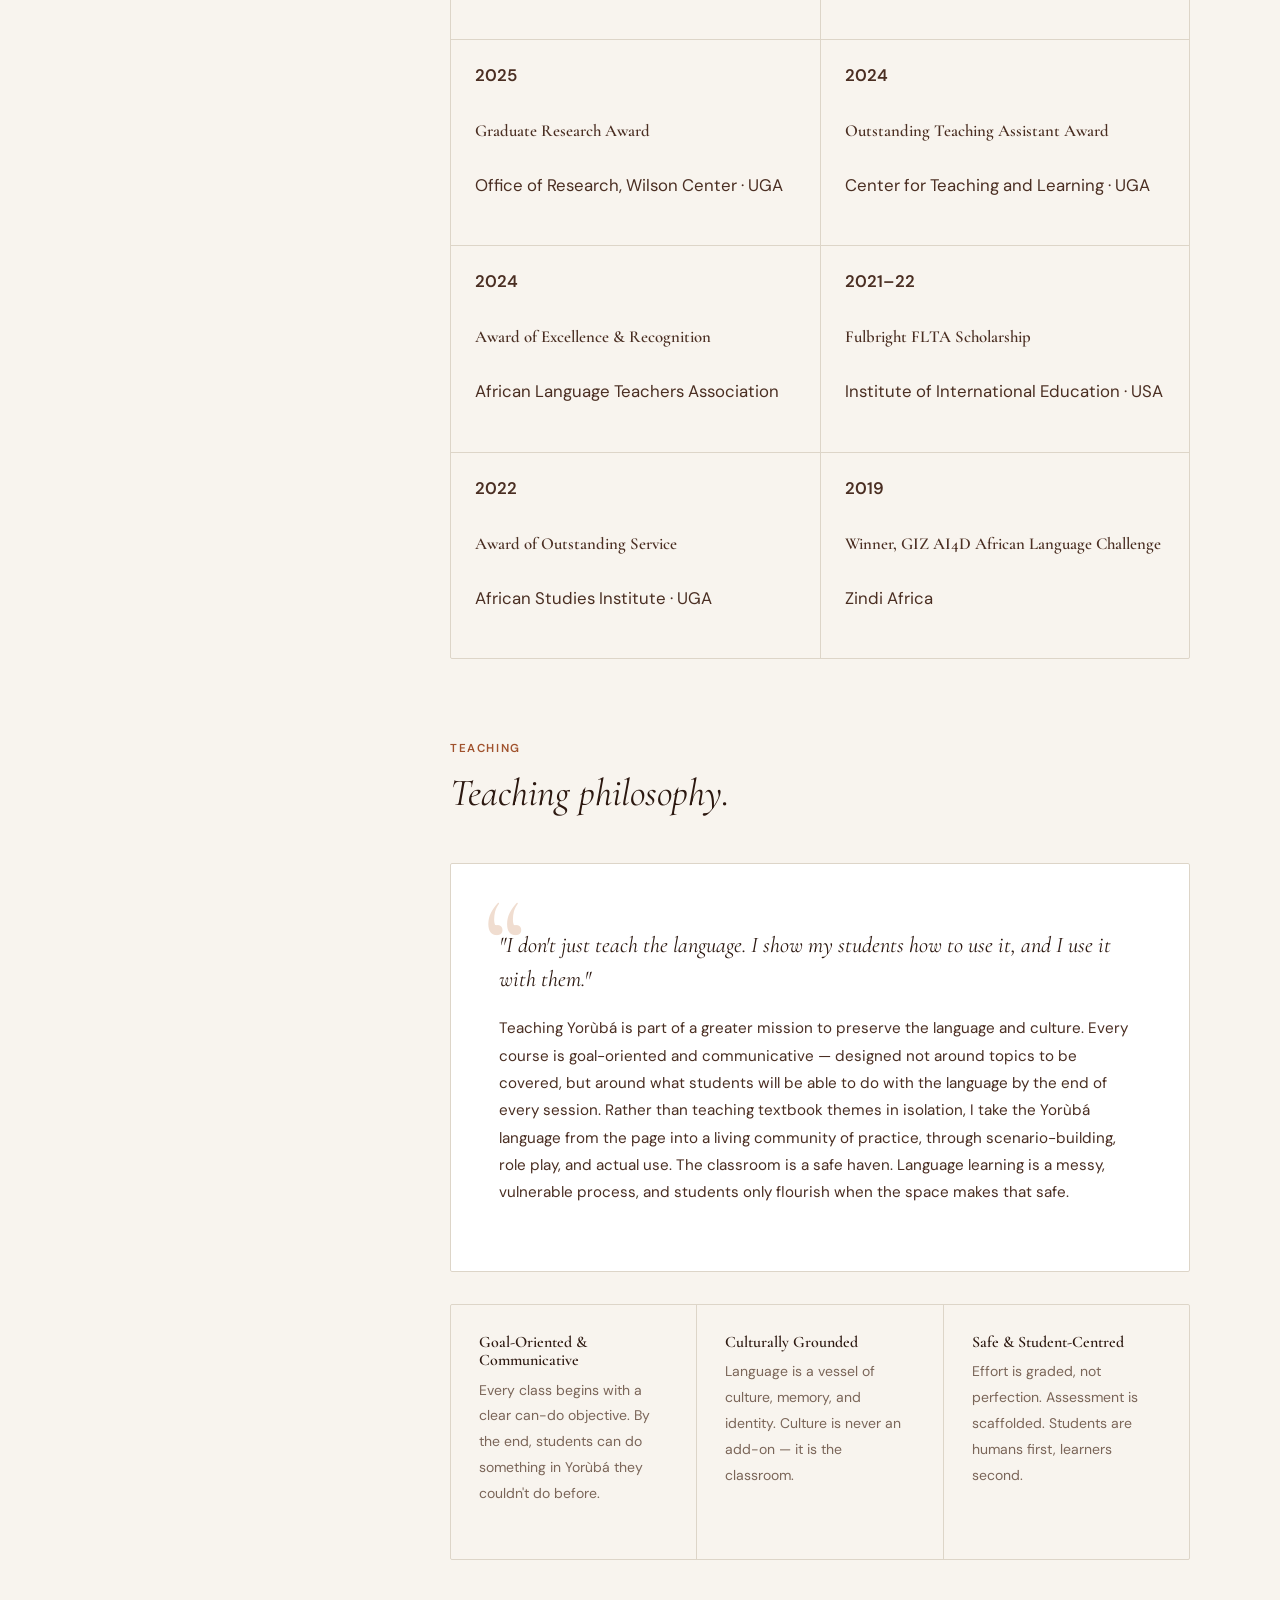
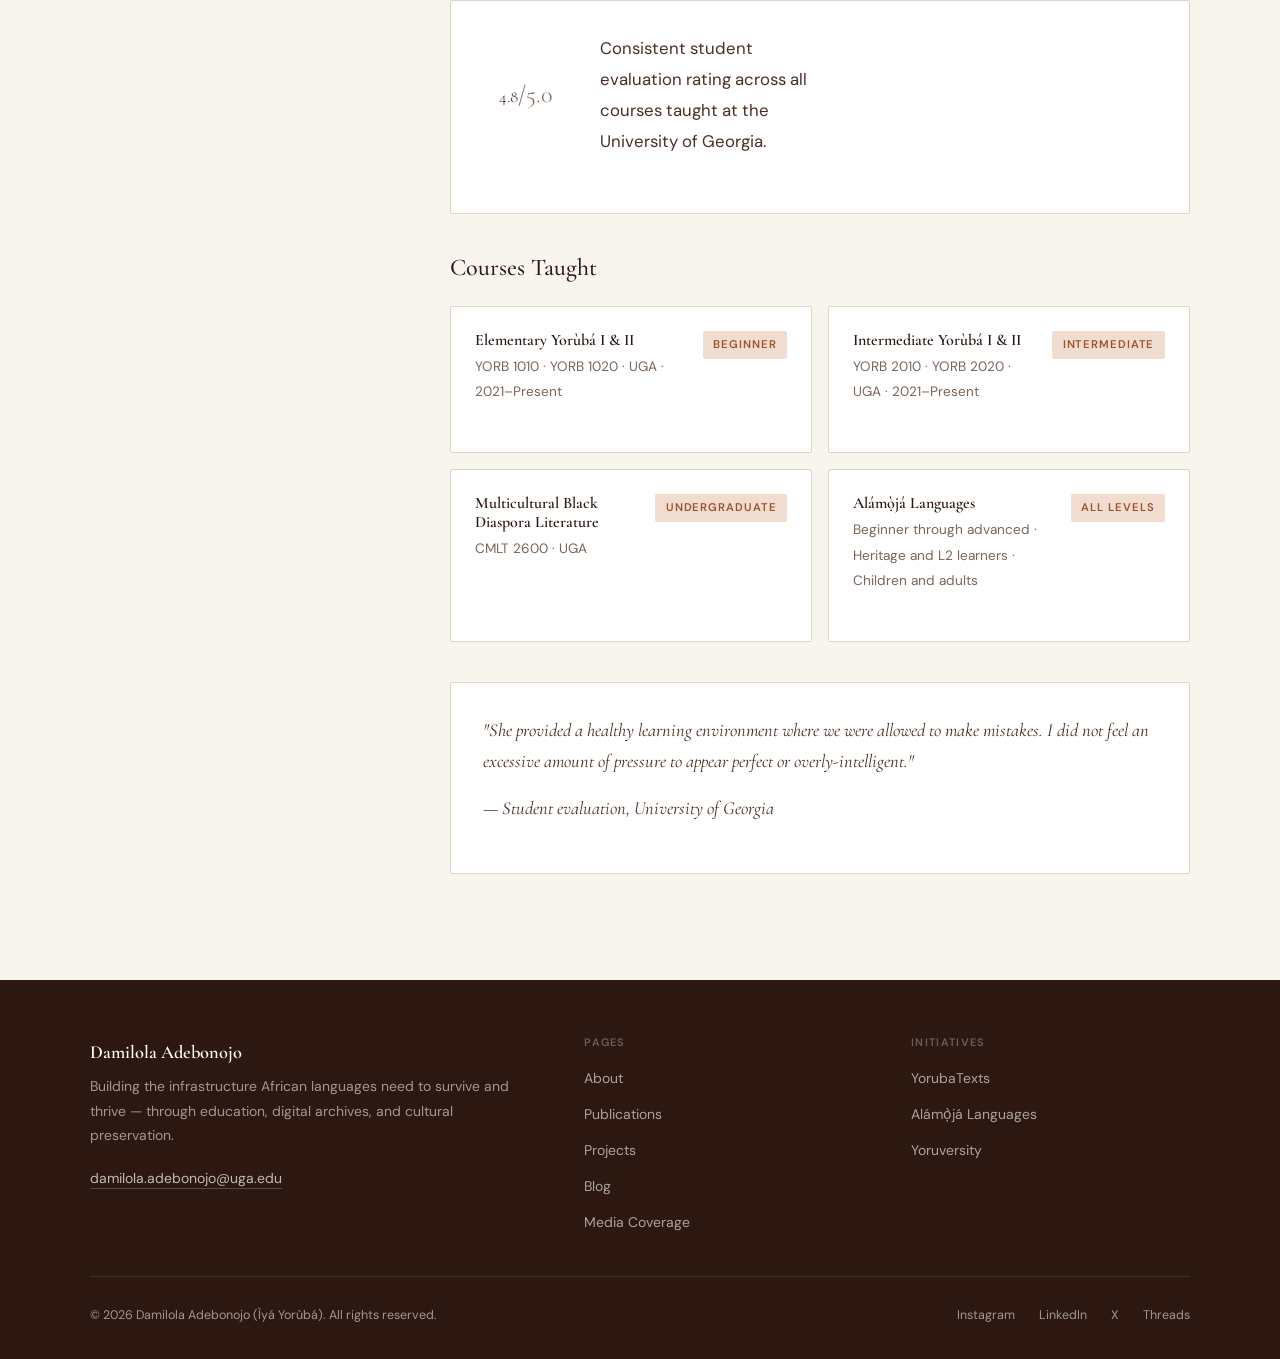
==== commit 12a79286: "Update about.html" ====
--- a/about.html
+++ b/about.html
@@ -49,7 +49,7 @@
 <div class="page-hero">
   <div class="section-inner">
     <h1>About.</h1>
-    <p>Builder. Preservationist. Educator. The work has always been larger than any single title.</p>
+    <p>Builder. Preservationist. Educator. Ìyá's work has always been larger than any single title.</p>
   </div>
 </div>
 
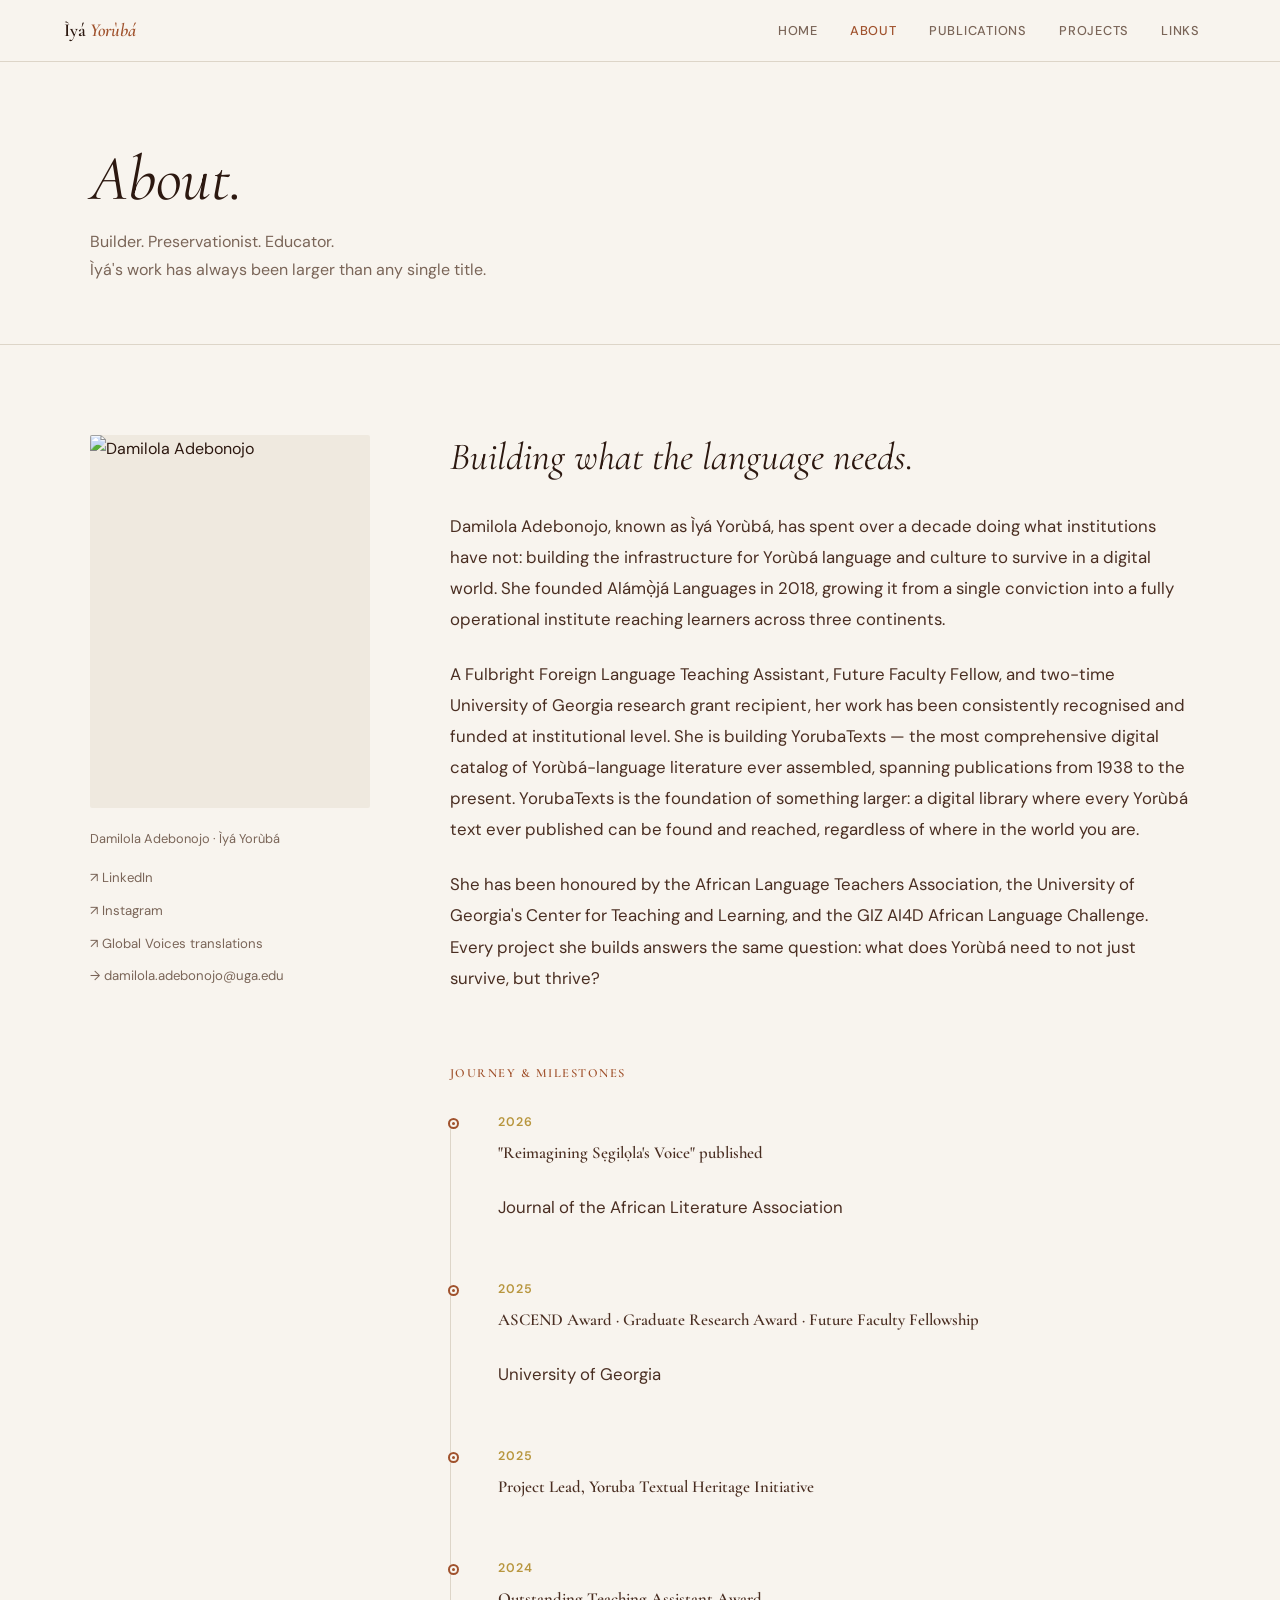
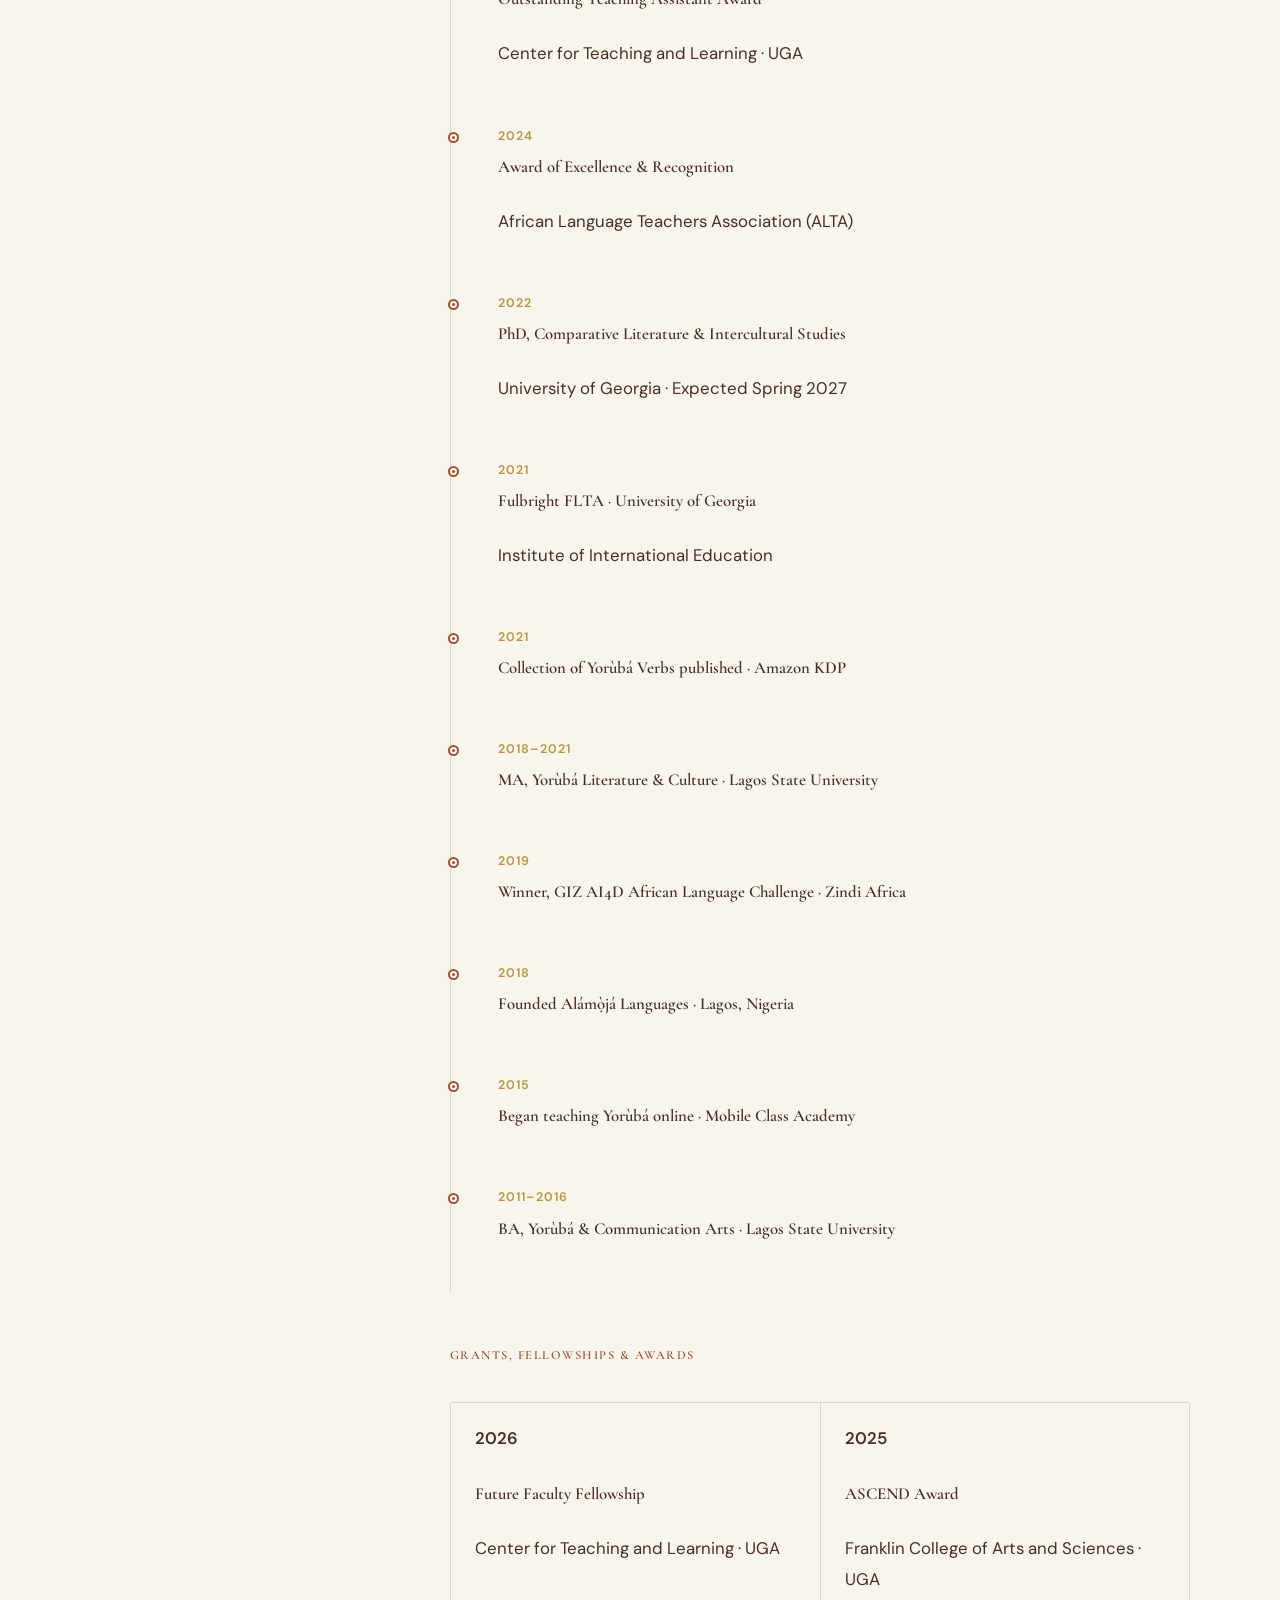
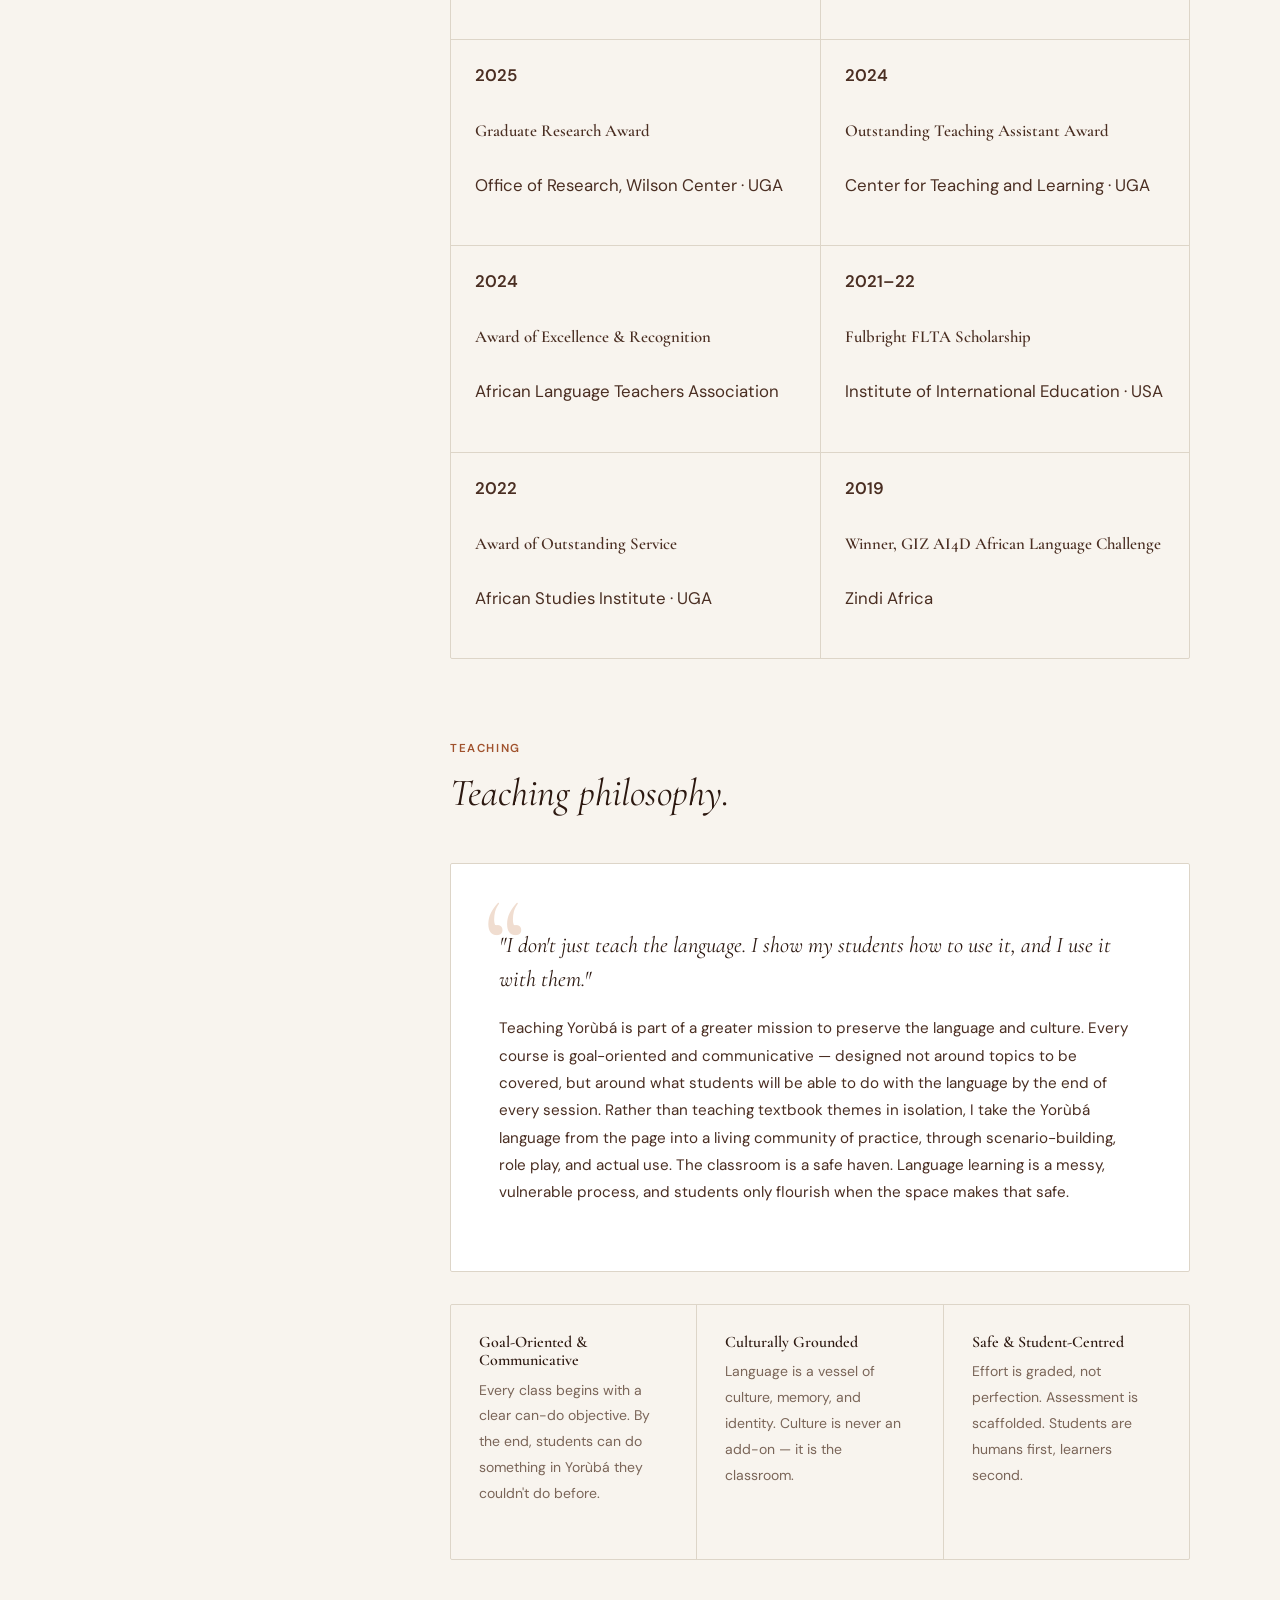
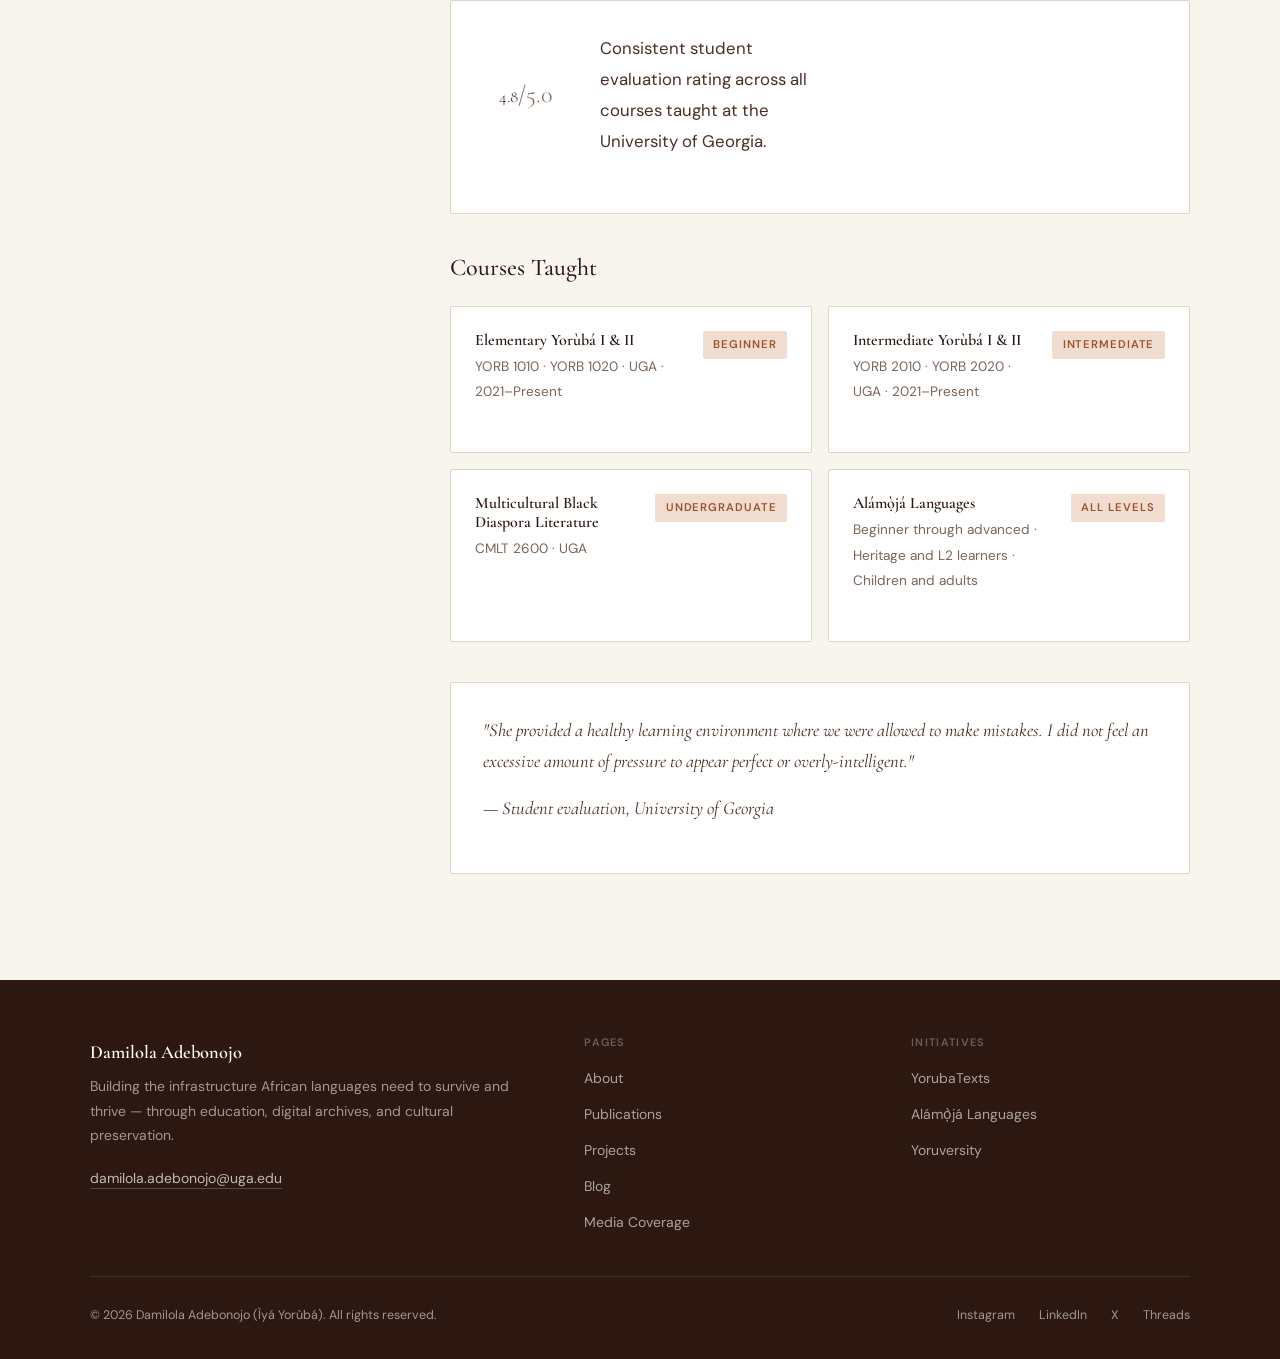
==== commit ec6c5d49: "Update about.html" ====
--- a/about.html
+++ b/about.html
@@ -49,7 +49,8 @@
 <div class="page-hero">
   <div class="section-inner">
     <h1>About.</h1>
-    <p>Builder. Preservationist. Educator. Ìyá's work has always been larger than any single title.</p>
+    <p>Builder. Preservationist. Educator.<p> 
+      <p>Ìyá's work has always been larger than any single title.</p>
   </div>
 </div>
 
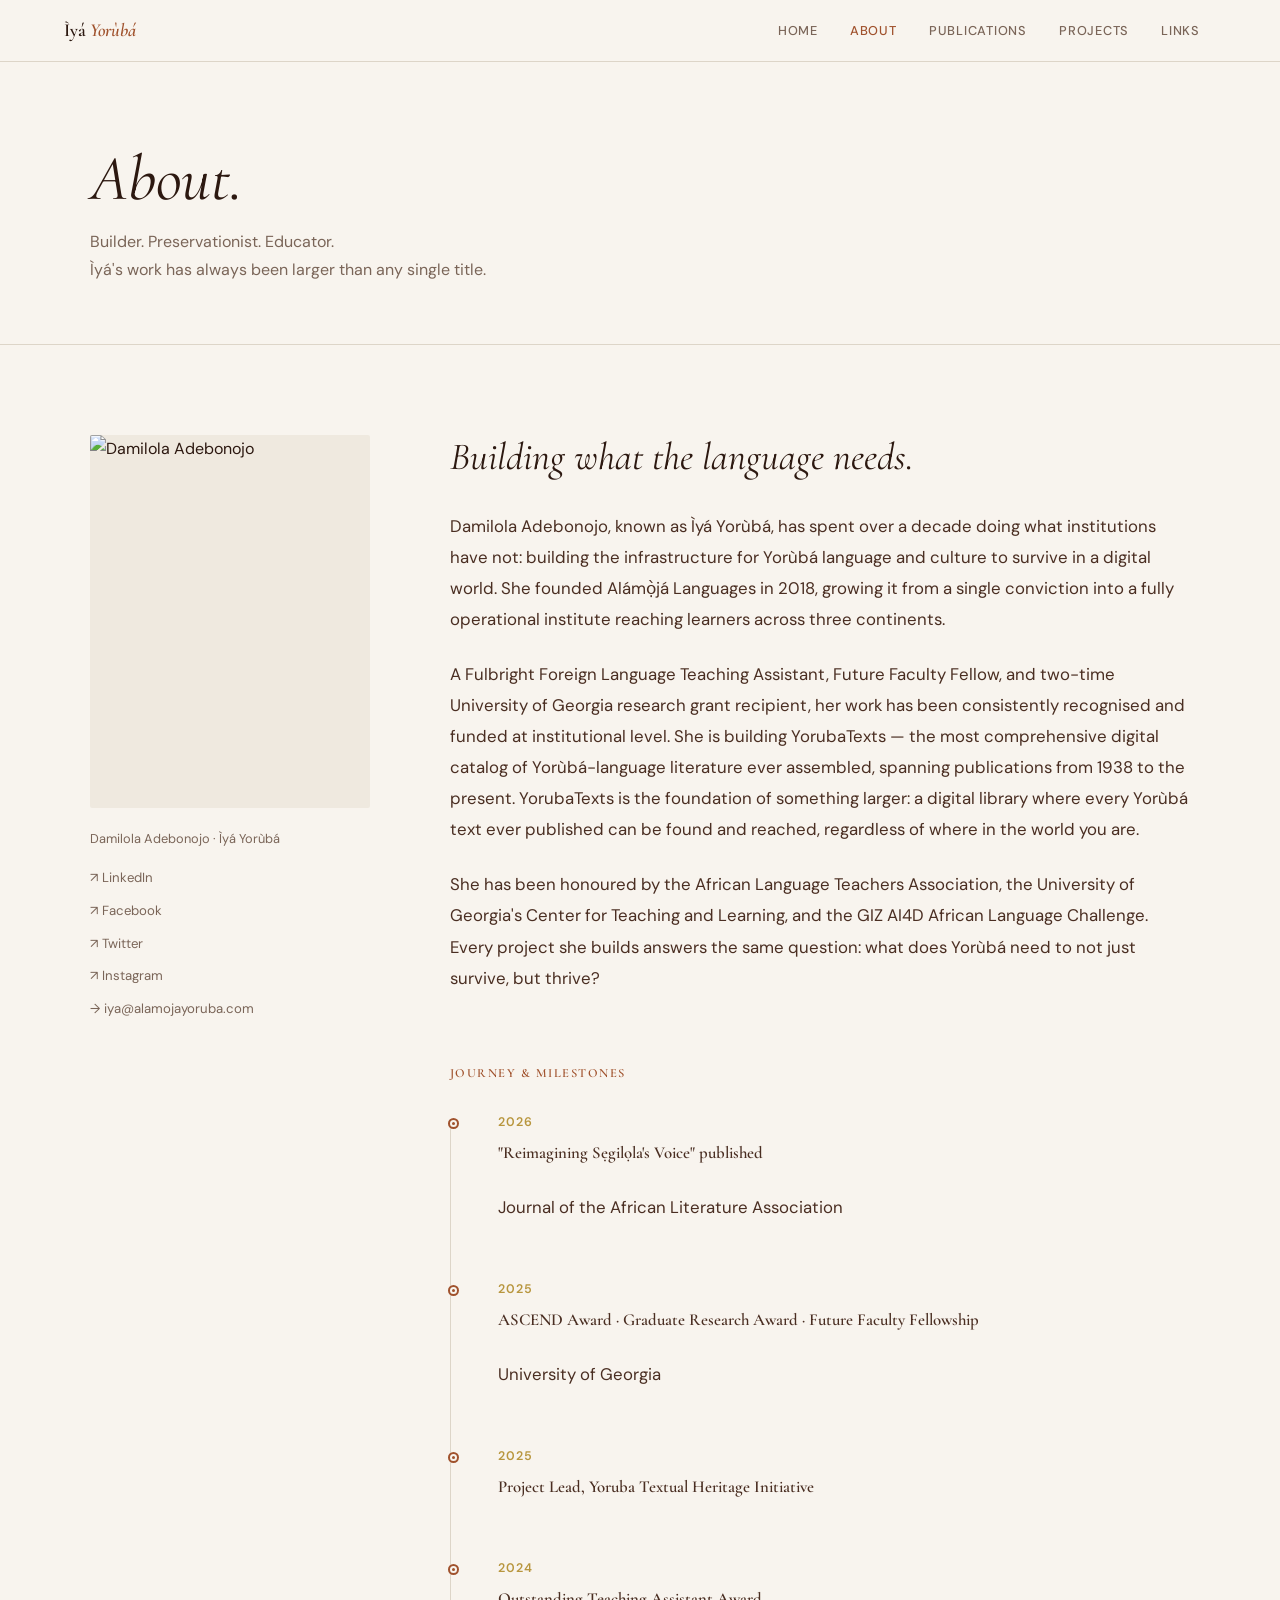
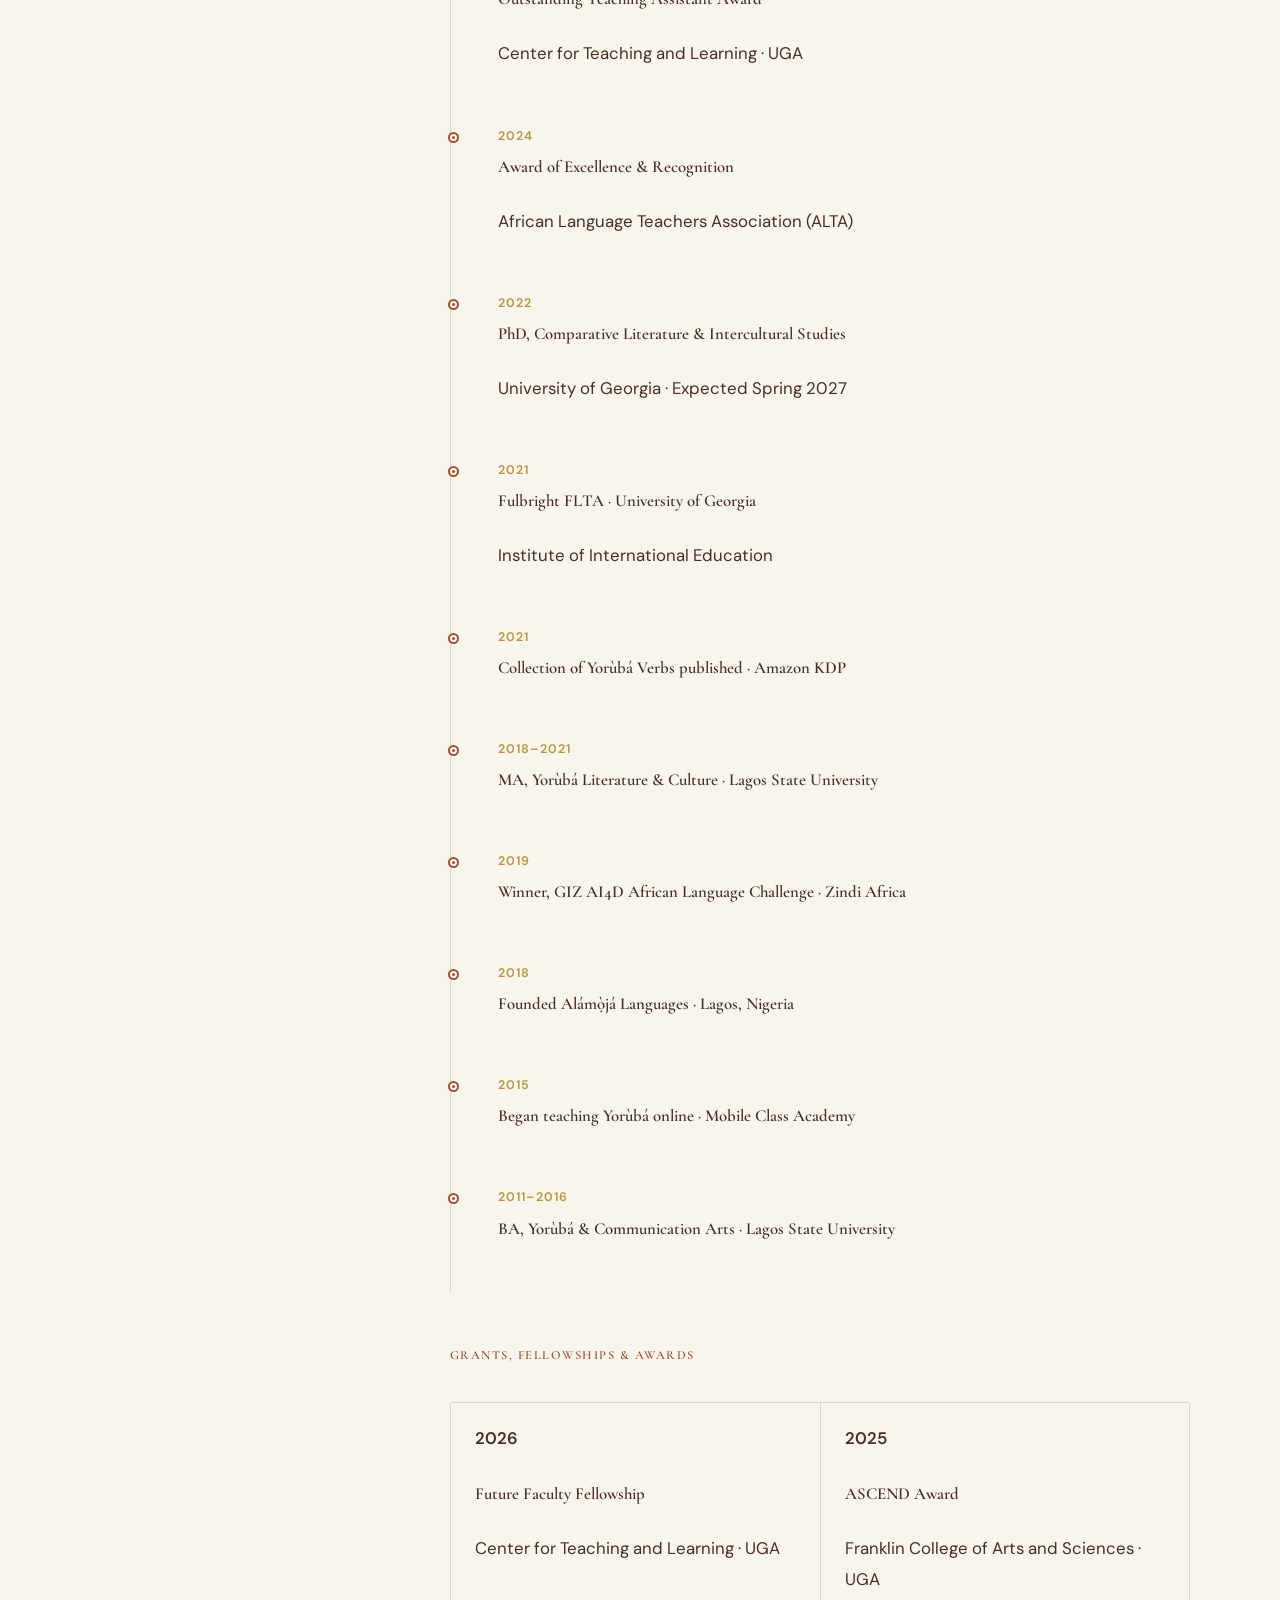
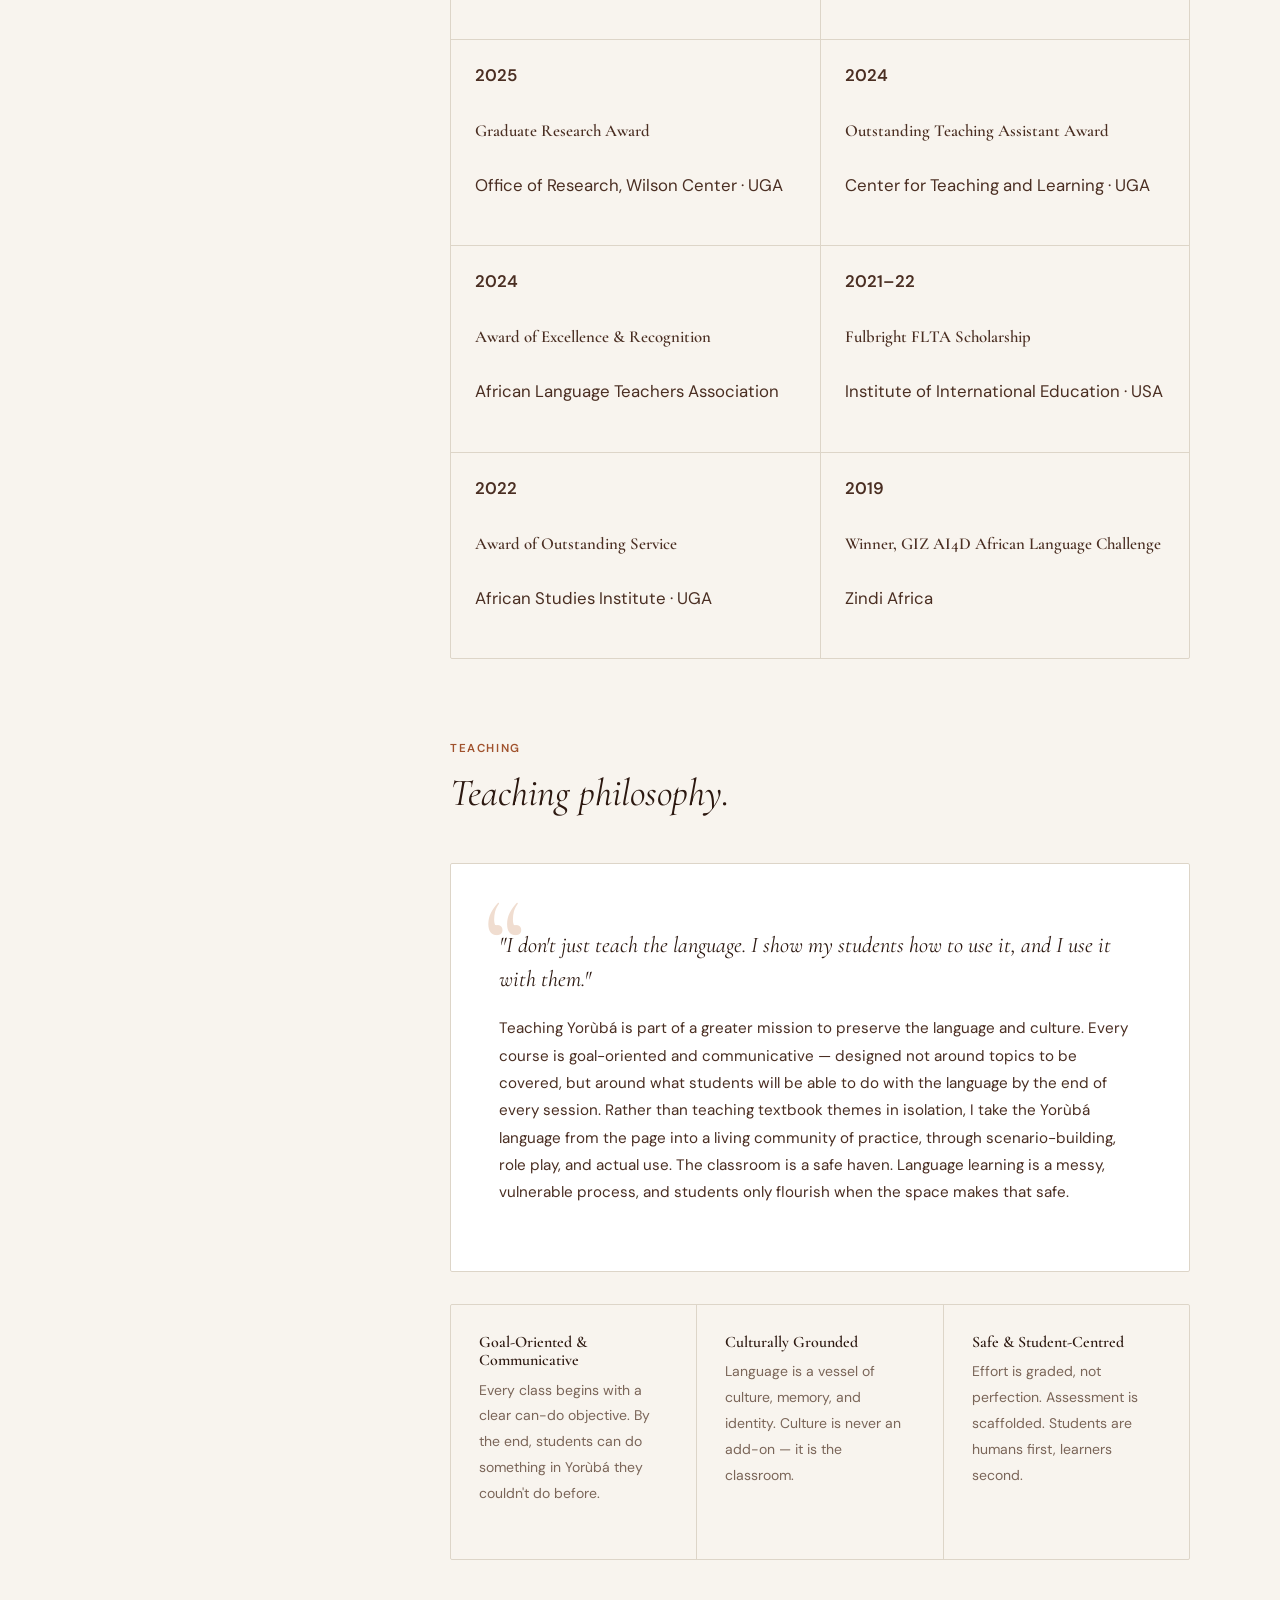
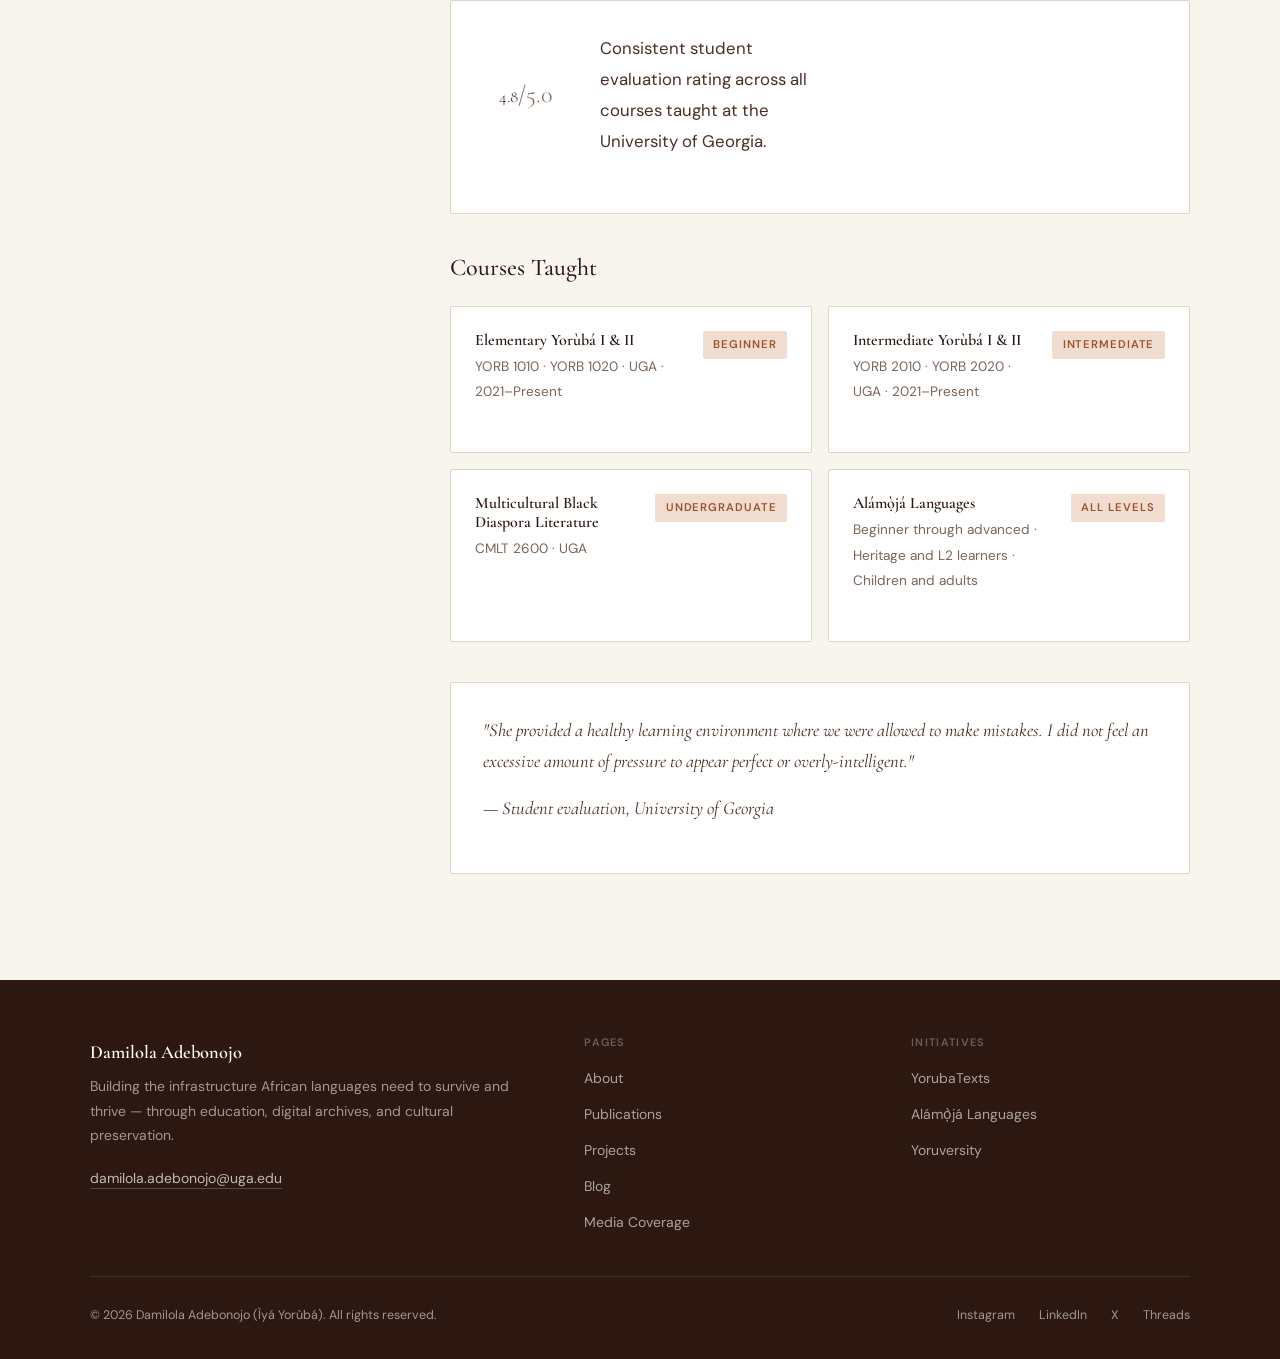
==== commit 3852b467: "Update about.html" ====
--- a/about.html
+++ b/about.html
@@ -61,9 +61,10 @@
       <p style="font-size:.8rem;color:var(--muted)">Damilola Adebonojo · Ìyá Yorùbá</p>
       <div class="about-sidebar-links">
         <a href="https://www.linkedin.com/in/iyayoruba/" target="_blank" rel="noopener">&nearr; LinkedIn</a>
+        <a href="https://www.facebook.com/iyayorubagidi/" target="_blank" rel="noopener">&nearr; Facebook</a>
+        <a href="https://www.x.com/iyayoruba/" target="_blank" rel="noopener">&nearr; Twitter</a>
         <a href="https://www.instagram.com/iya_yoruba/" target="_blank" rel="noopener">&nearr; Instagram</a>
-        <a href="https://yo.globalvoices.org/author/iya-yoruba/" target="_blank" rel="noopener">&nearr; Global Voices translations</a>
-        <a href="mailto:damilola.adebonojo@uga.edu">&rarr; damilola.adebonojo@uga.edu</a>
+        <a href="mailto:iya@alamojayoruba.com">&rarr; iya@alamojayoruba.com</a>
       </div>
     </aside>
 
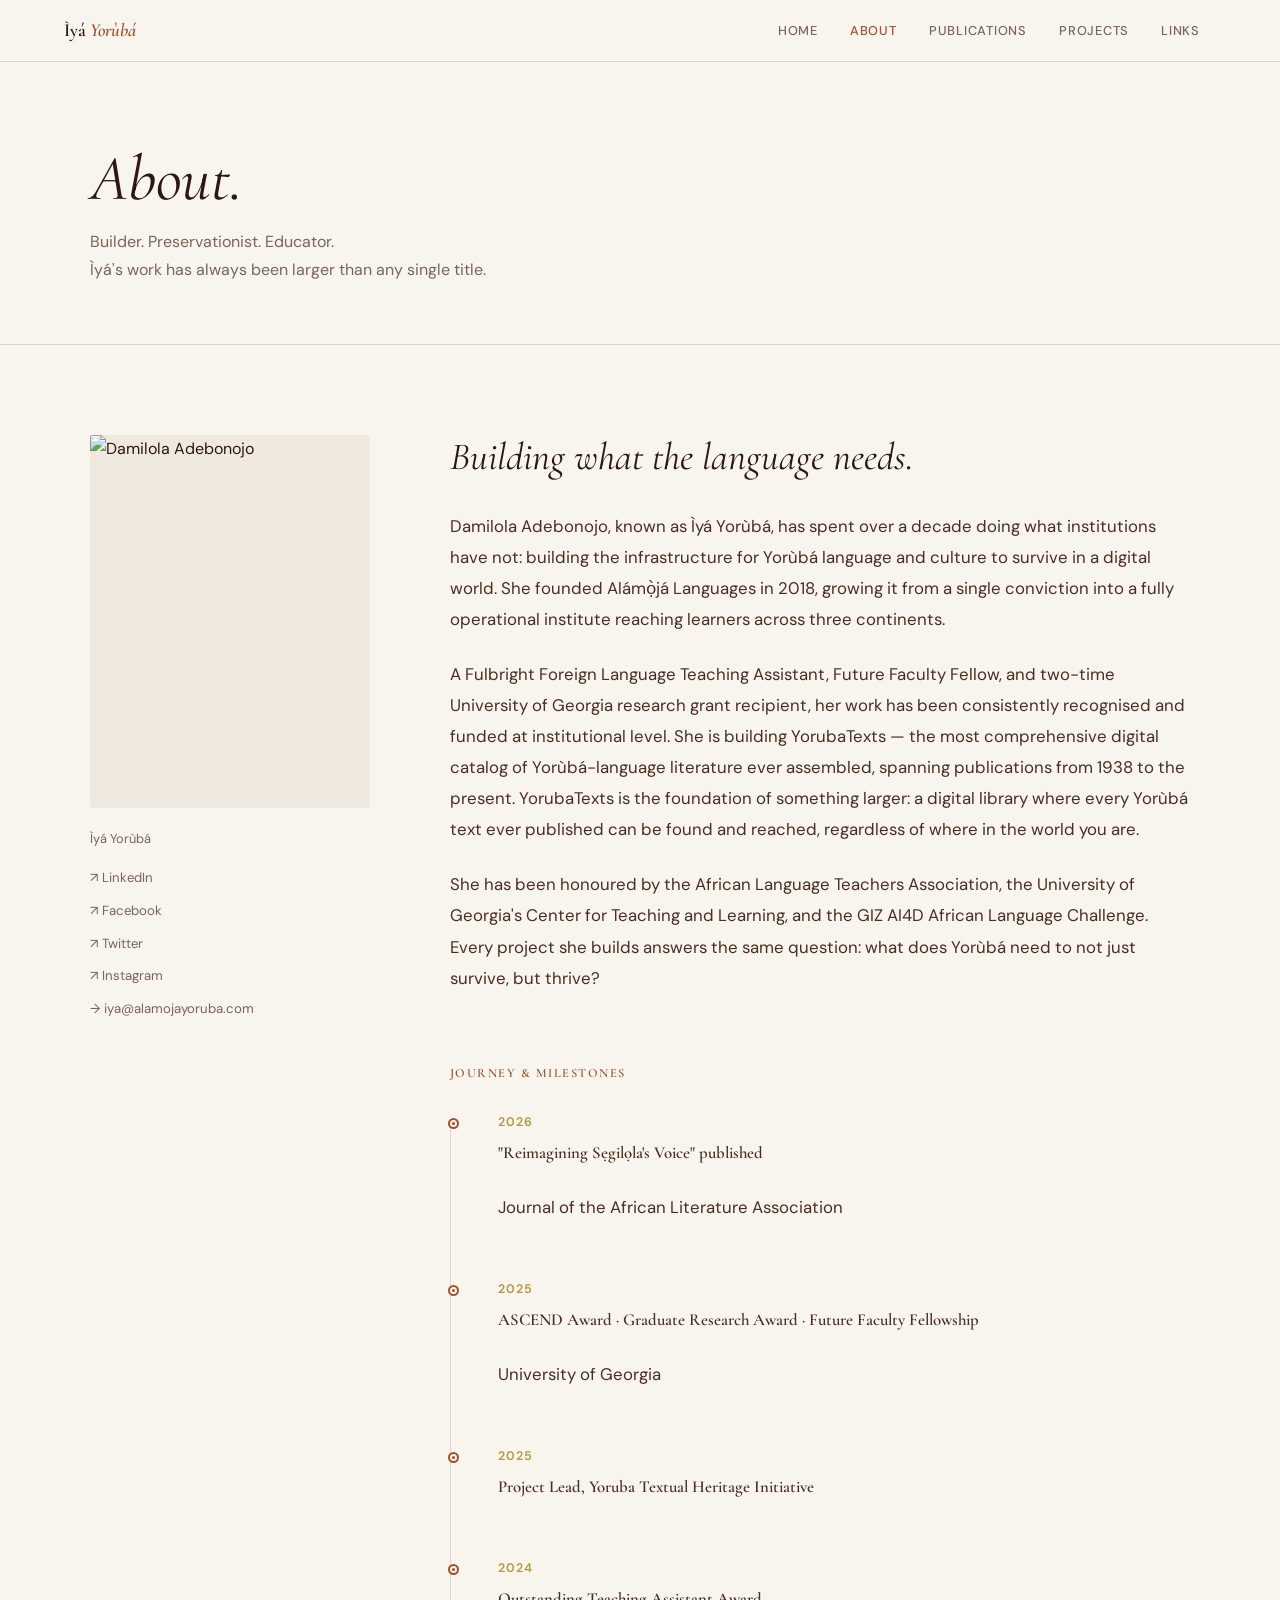
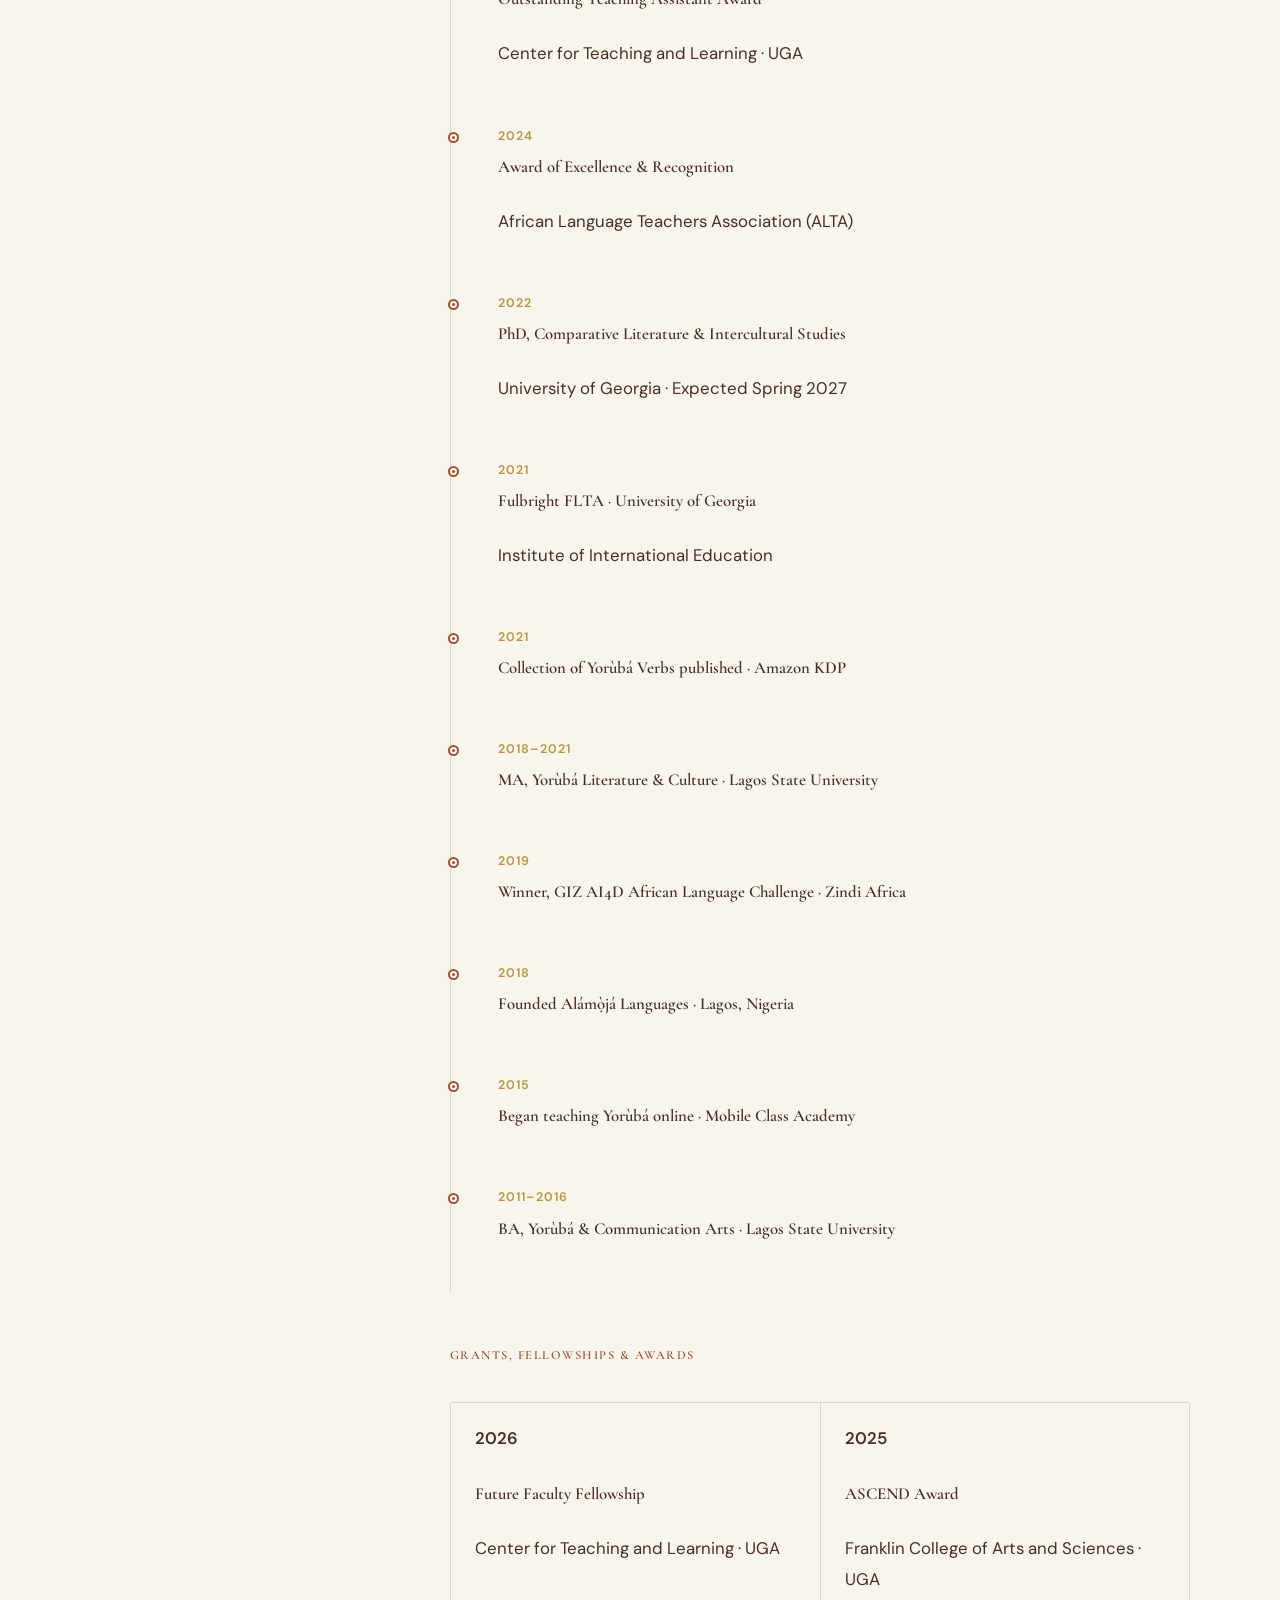
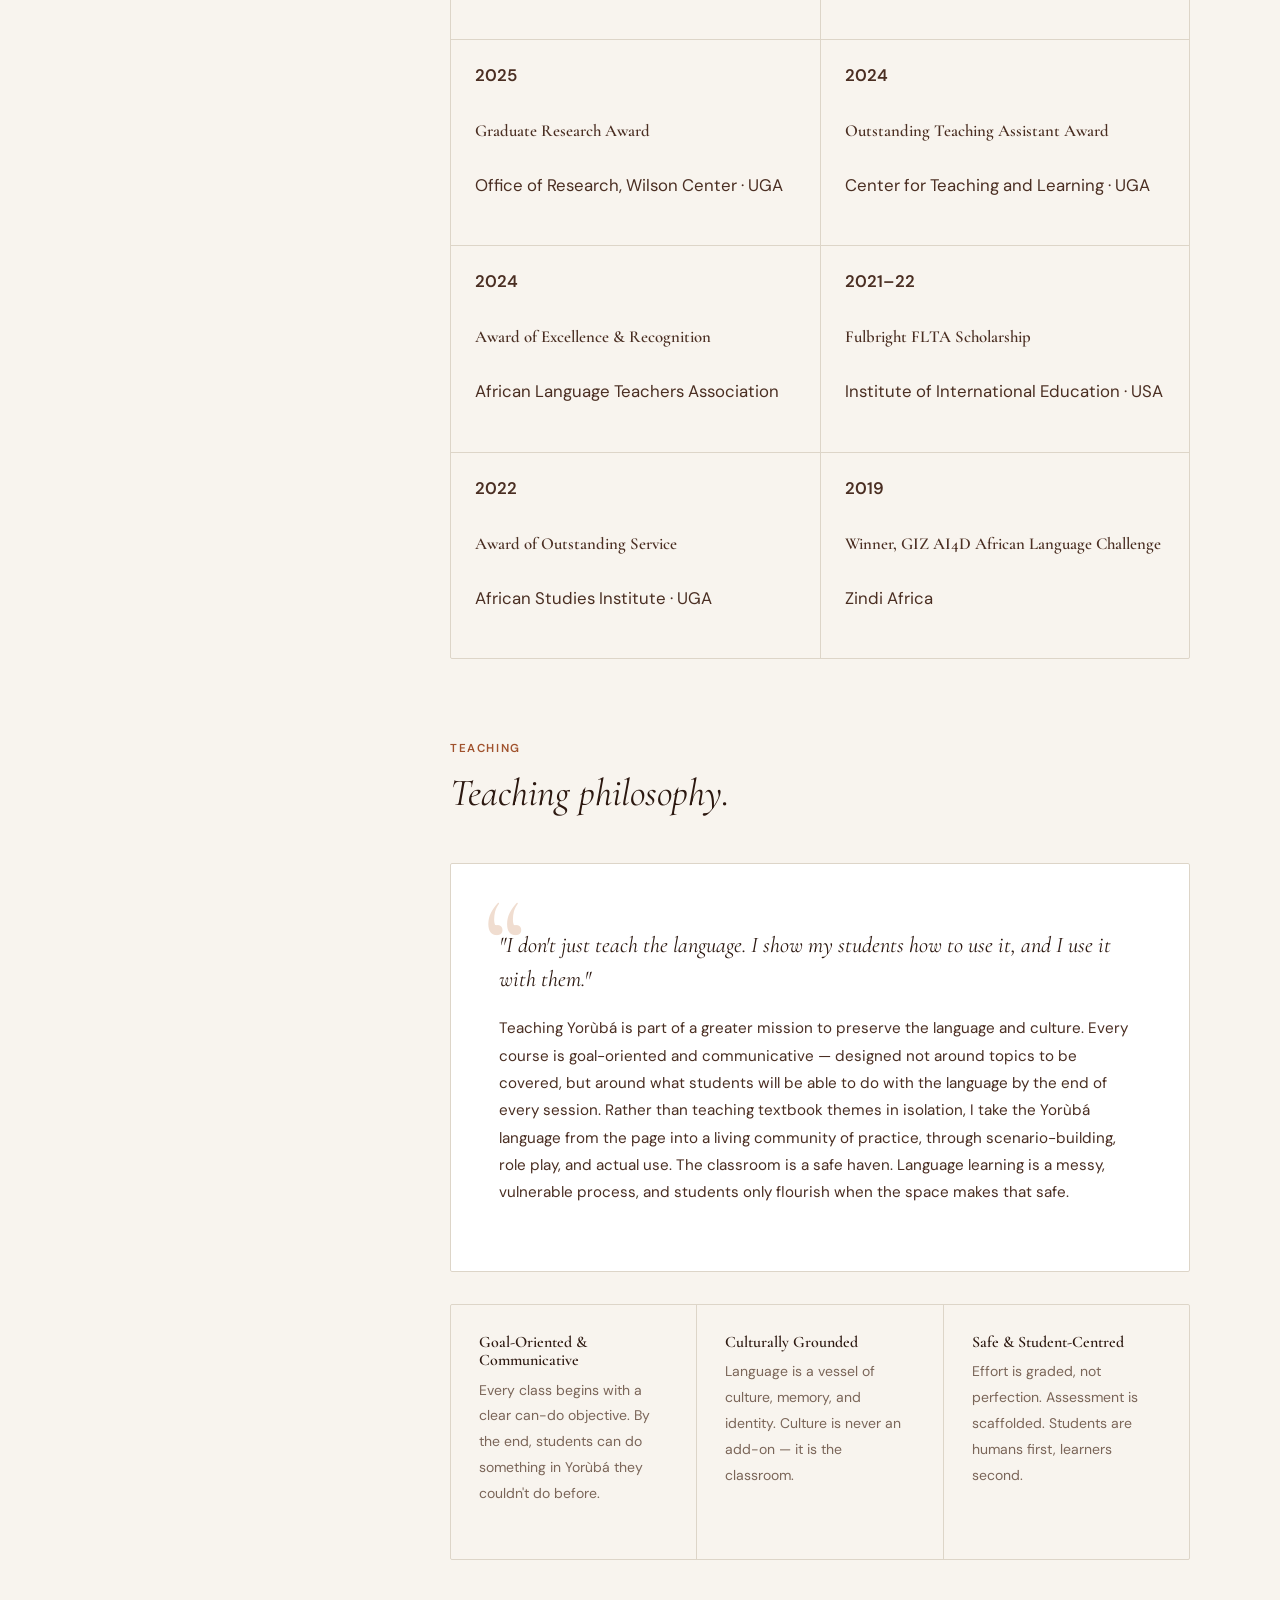
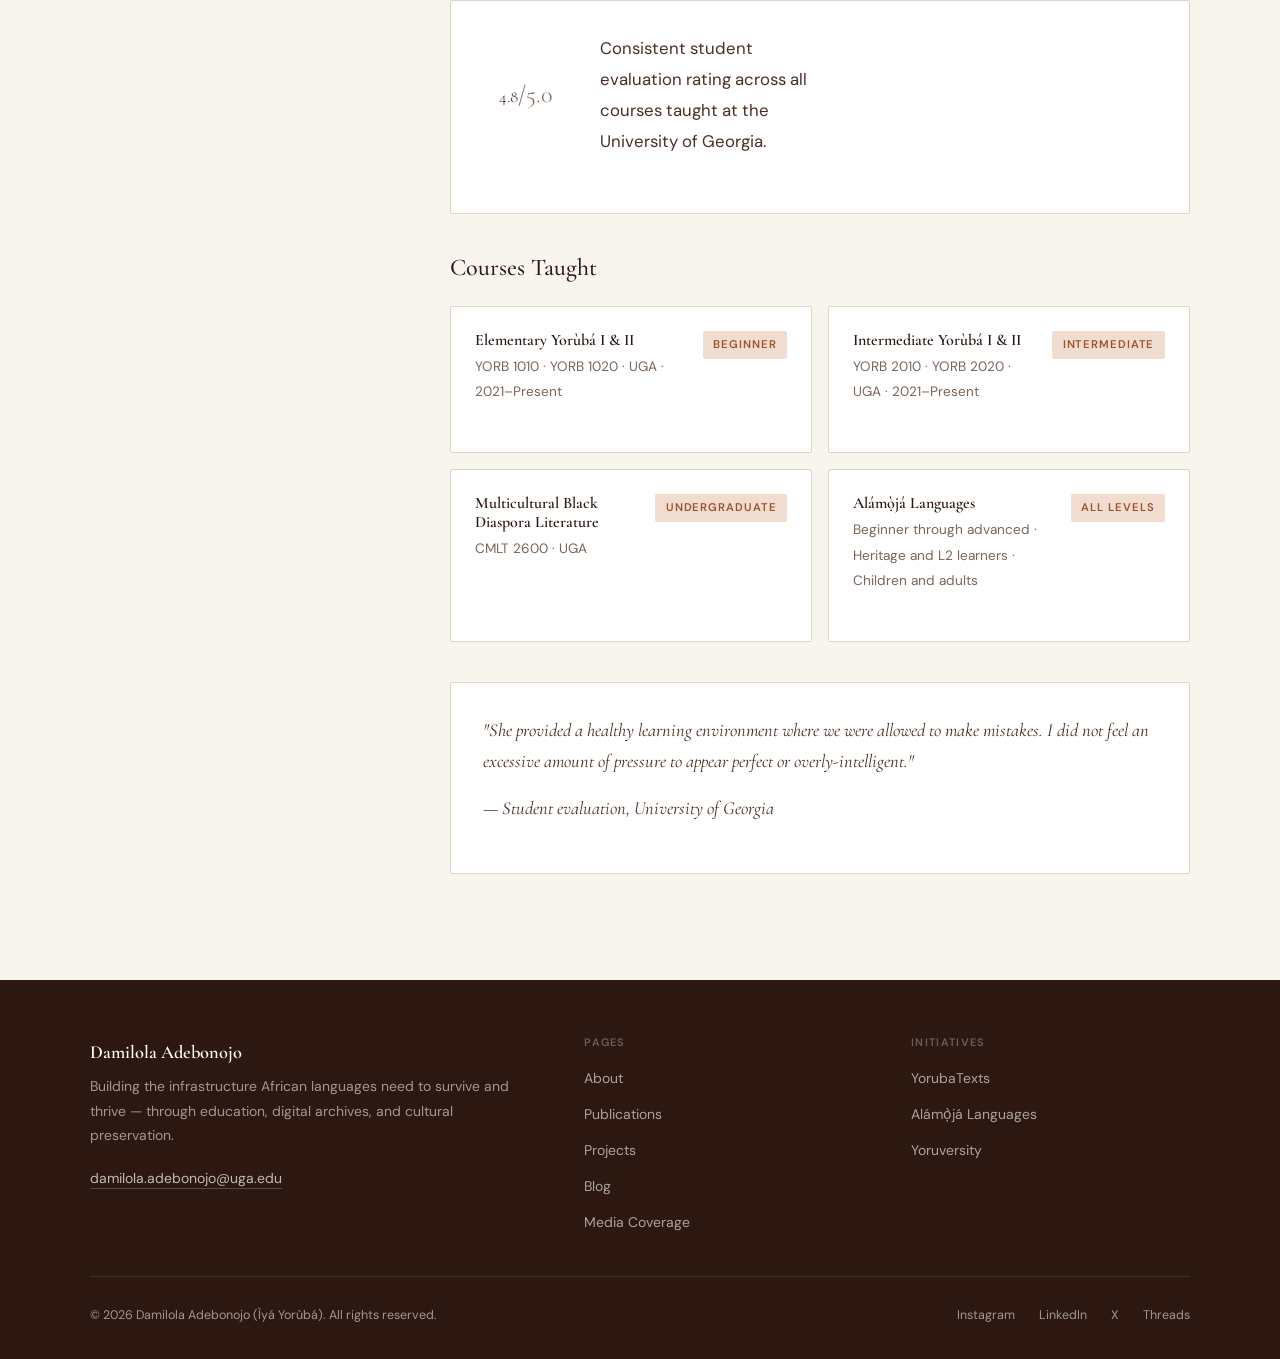
==== commit f24a5c11: "Update about.html" ====
--- a/about.html
+++ b/about.html
@@ -58,7 +58,7 @@
   <div class="about-layout">
     <aside class="about-sidebar reveal">
       <img id="about-photo" src="" alt="Damilola Adebonojo" class="about-photo"/>
-      <p style="font-size:.8rem;color:var(--muted)">Damilola Adebonojo · Ìyá Yorùbá</p>
+      <p style="font-size:.8rem;color:var(--muted)">Ìyá Yorùbá</p>
       <div class="about-sidebar-links">
         <a href="https://www.linkedin.com/in/iyayoruba/" target="_blank" rel="noopener">&nearr; LinkedIn</a>
         <a href="https://www.facebook.com/iyayorubagidi/" target="_blank" rel="noopener">&nearr; Facebook</a>
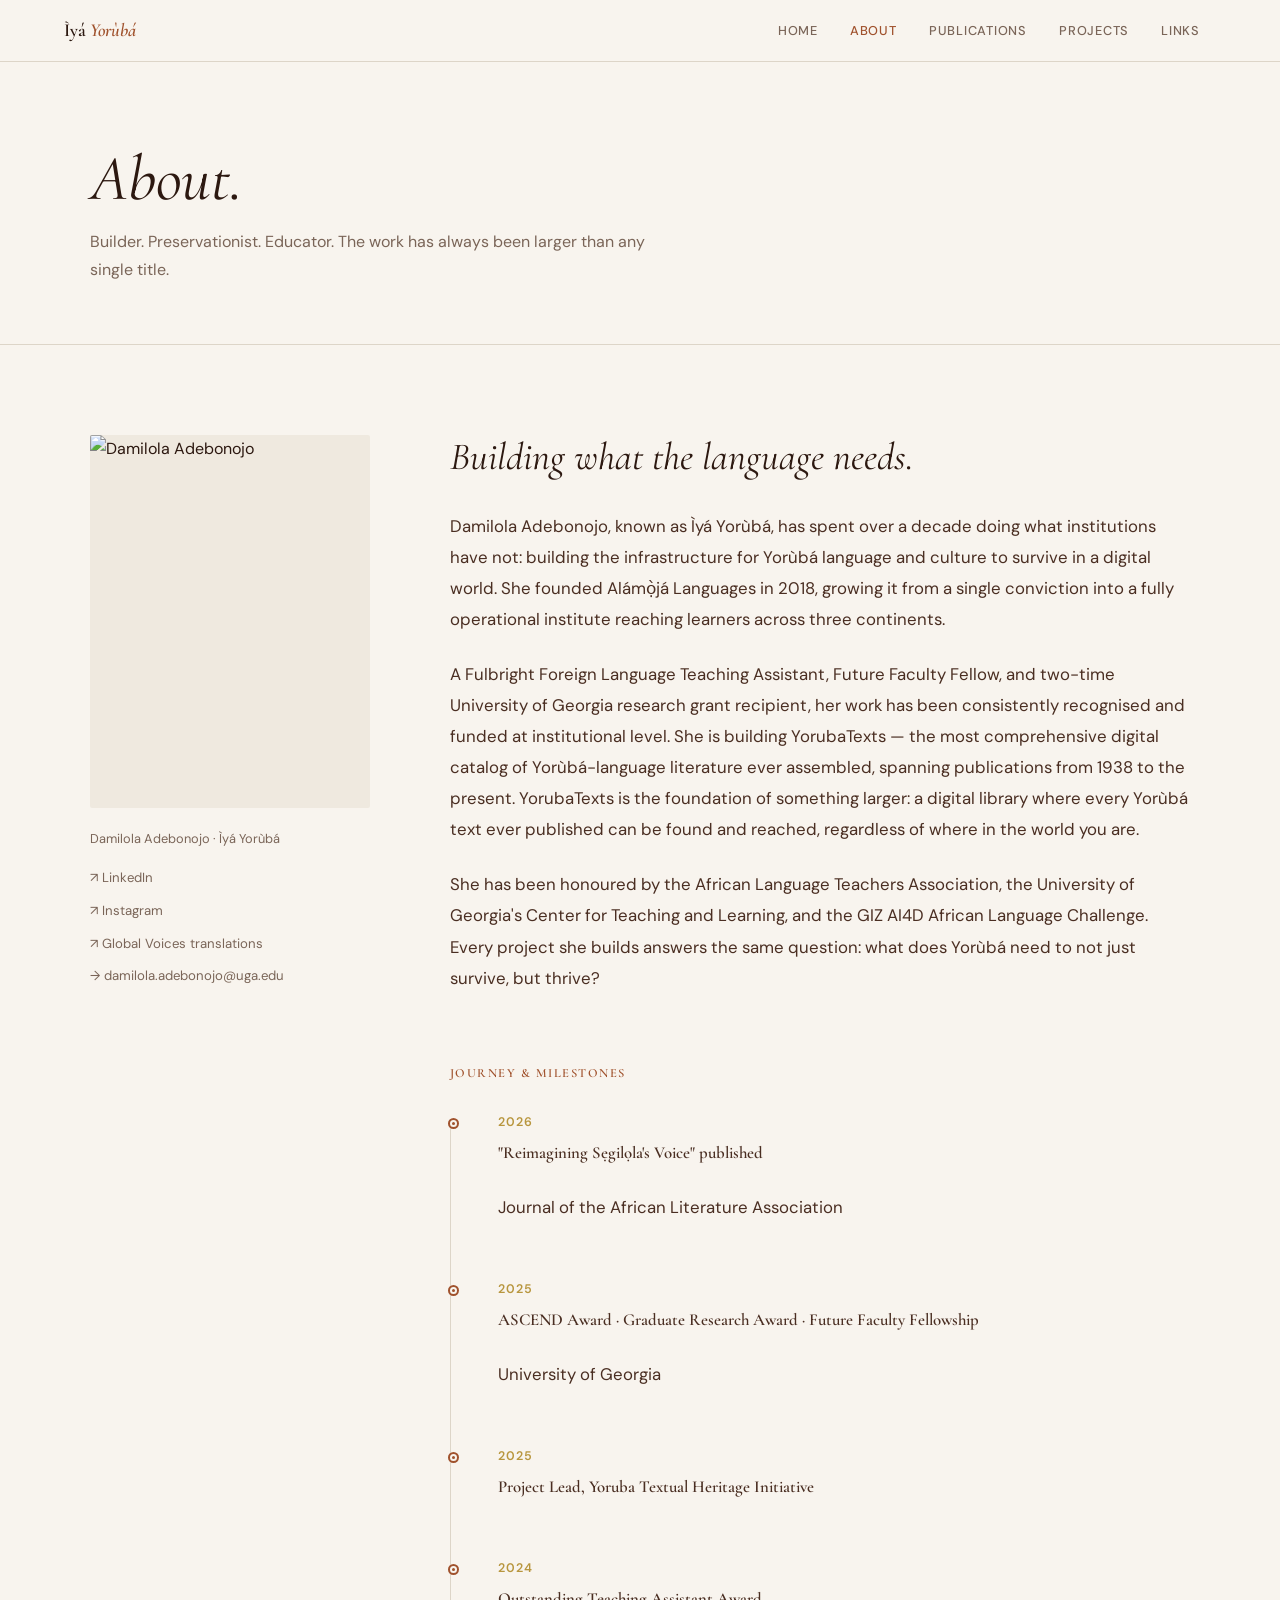
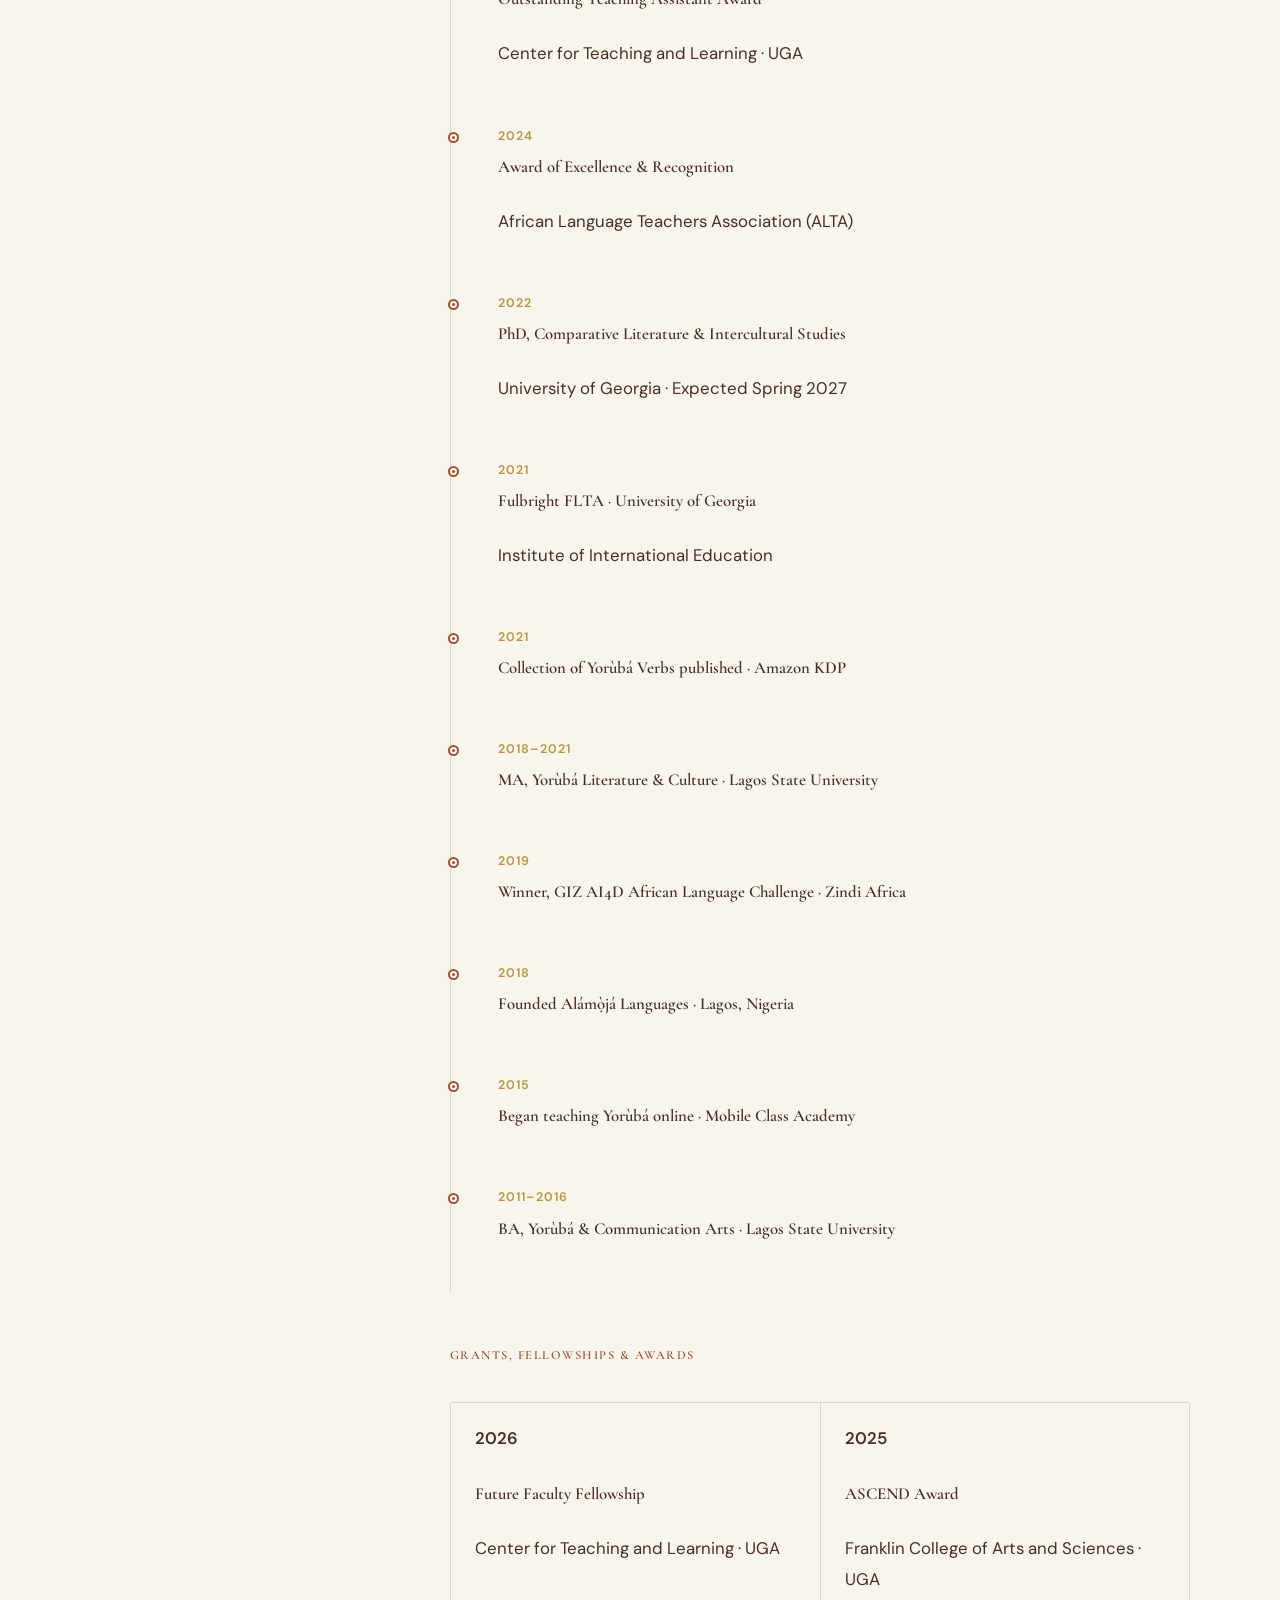
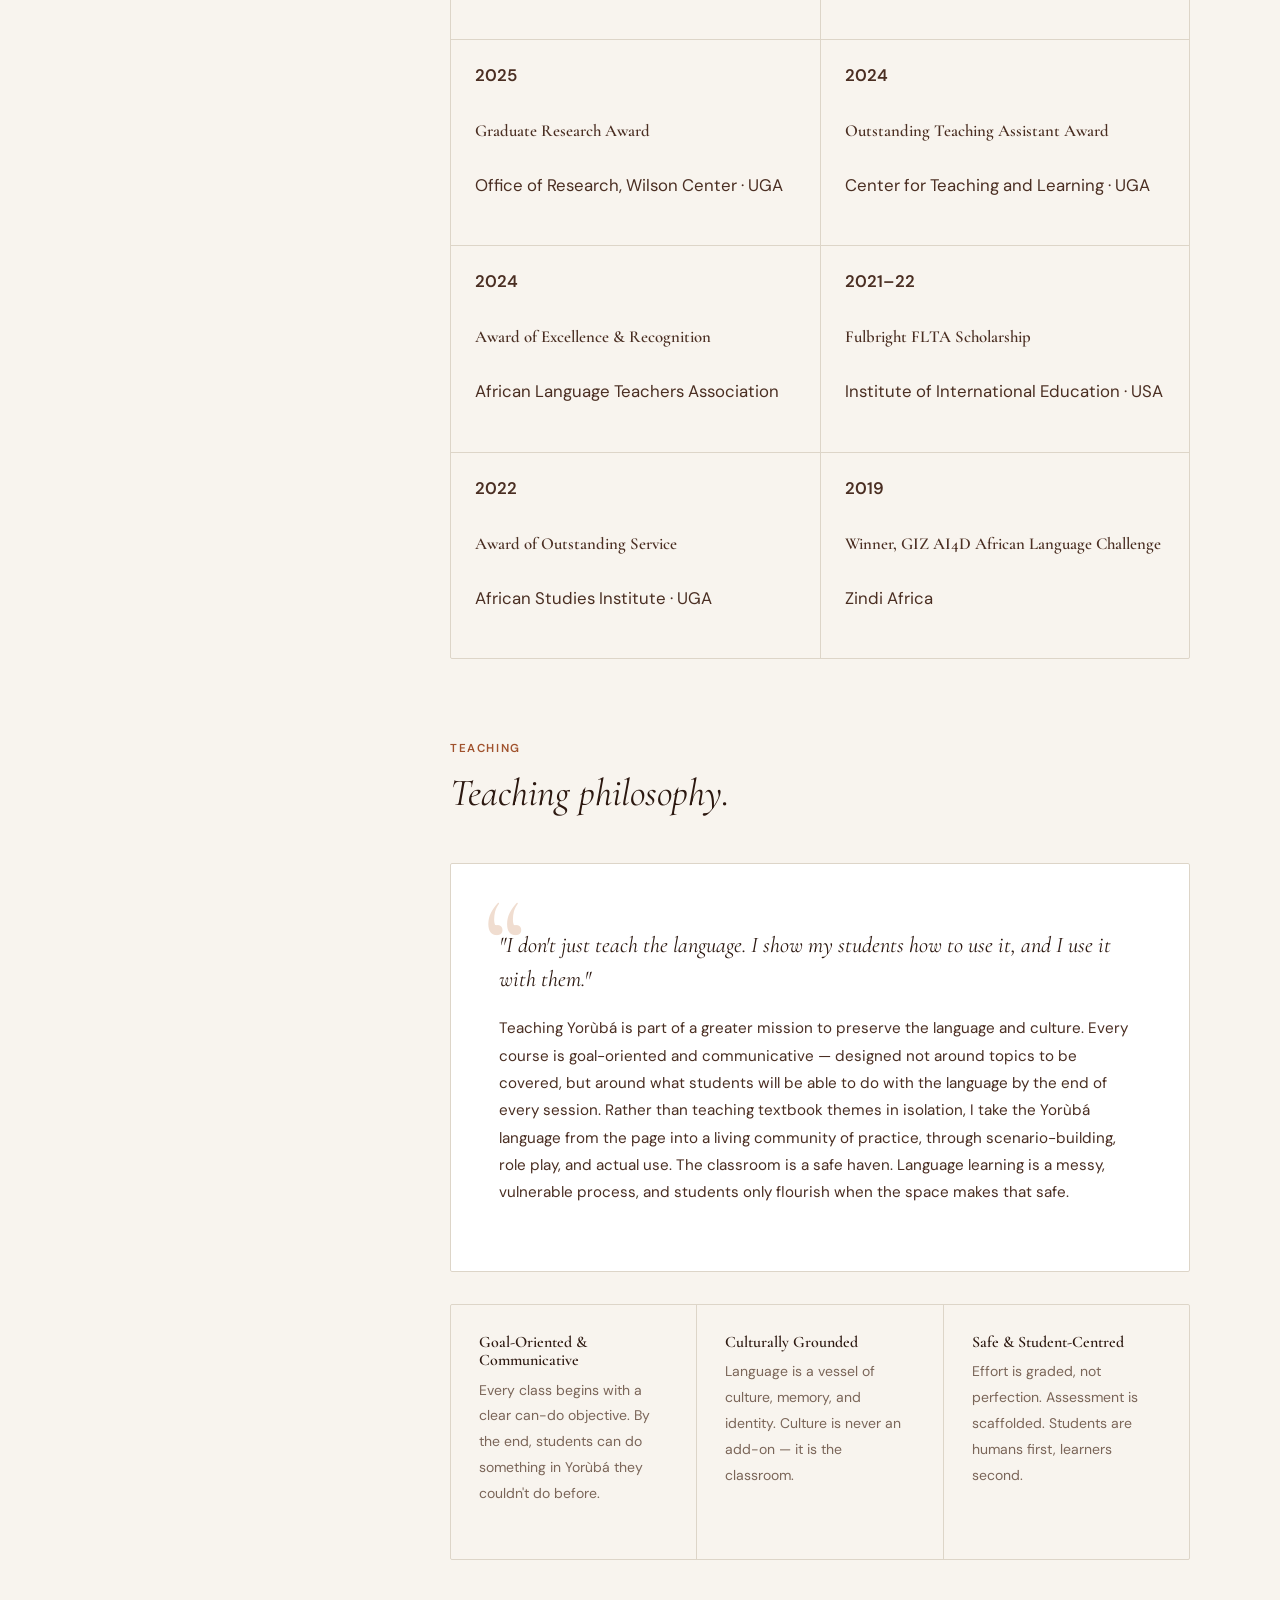
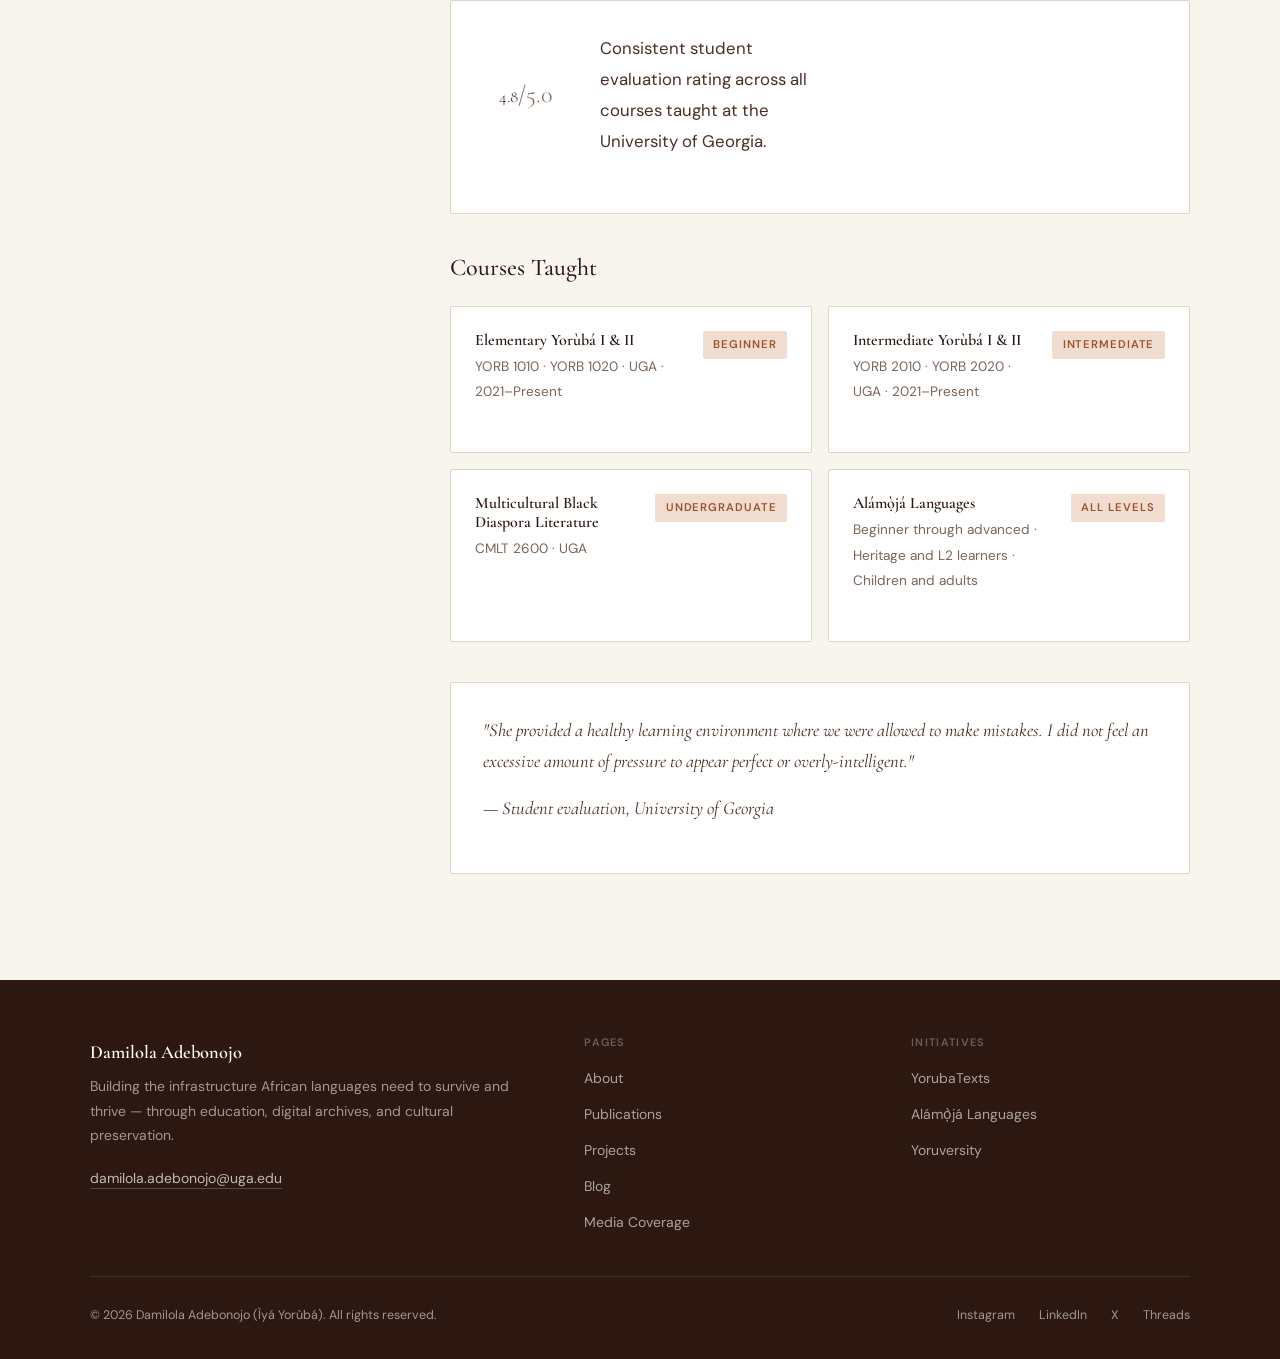
==== commit 847a205b: "Add files via upload" ====
--- a/about.html
+++ b/about.html
@@ -3,8 +3,46 @@
 <head>
 <meta charset="UTF-8"/>
 <meta name="viewport" content="width=device-width,initial-scale=1"/>
-<title>About — Ìyá Yorùbá</title>
+<title>About — Damilola Adebonojo | Ìyá Yorùbá</title>
+<meta name="description" content="Learn about Damilola Adebonojo — Fulbright alumna, founder of Alámọ̀já Languages, PhD candidate in Comparative Literature, and builder of YorubaTexts."/>
+<meta name="robots" content="index, follow"/>
+<meta property="og:title" content="About — Damilola Adebonojo | Ìyá Yorùbá"/>
+<meta property="og:description" content="Learn about Damilola Adebonojo — Fulbright alumna, founder of Alámọ̀já Languages, PhD candidate in Comparative Literature, and builder of YorubaTexts."/>
+<meta property="og:type" content="website"/>
+<meta property="og:url" content="https://iyayoruba.com/about"/>
+<meta property="og:image" content="https://iyayoruba.com/og-image.jpg"/>
+<meta property="og:site_name" content="Ìyá Yorùbá"/>
+<meta name="twitter:card" content="summary_large_image"/>
+<meta name="twitter:site" content="@iyayoruba"/>
+<meta name="twitter:title" content="About — Damilola Adebonojo | Ìyá Yorùbá"/>
+<meta name="twitter:description" content="Learn about Damilola Adebonojo — Fulbright alumna, founder of Alámọ̀já Languages, PhD candidate in Comparative Literature, and builder of YorubaTexts."/>
+<link rel="canonical" href="https://iyayoruba.com/about"/>
 <link rel="stylesheet" href="style.css"/>
+<script type="application/ld+json">
+{
+  "@context": "https://schema.org",
+  "@type": "Person",
+  "name": "Damilola Adebonojo",
+  "alternateName": "Ìyá Yorùbá",
+  "url": "https://iyayoruba.com",
+  "sameAs": [
+    "https://www.linkedin.com/in/iyayoruba/",
+    "https://www.instagram.com/iya_yoruba/",
+    "https://www.x.com/iyayoruba"
+  ],
+  "jobTitle": "Language Educator, Cultural Custodian, Researcher",
+  "worksFor": {
+    "@type": "Organization",
+    "name": "University of Georgia"
+  },
+  "alumniOf": {
+    "@type": "Organization",
+    "name": "Lagos State University"
+  },
+  "knowsLanguage": ["Yoruba", "English", "Swahili"],
+  "description": "Damilola Adebonojo builds the infrastructure African languages need to survive — through education, digital archives, and cultural preservation."
+}
+</script>
 </head>
 <body class="page">
 <nav class="nav">
@@ -49,8 +87,7 @@
 <div class="page-hero">
   <div class="section-inner">
     <h1>About.</h1>
-    <p>Builder. Preservationist. Educator.<p> 
-      <p>Ìyá's work has always been larger than any single title.</p>
+    <p>Builder. Preservationist. Educator. The work has always been larger than any single title.</p>
   </div>
 </div>
 
@@ -58,13 +95,12 @@
   <div class="about-layout">
     <aside class="about-sidebar reveal">
       <img id="about-photo" src="" alt="Damilola Adebonojo" class="about-photo"/>
-      <p style="font-size:.8rem;color:var(--muted)">Ìyá Yorùbá</p>
+      <p style="font-size:.8rem;color:var(--muted)">Damilola Adebonojo · Ìyá Yorùbá</p>
       <div class="about-sidebar-links">
         <a href="https://www.linkedin.com/in/iyayoruba/" target="_blank" rel="noopener">&nearr; LinkedIn</a>
-        <a href="https://www.facebook.com/iyayorubagidi/" target="_blank" rel="noopener">&nearr; Facebook</a>
-        <a href="https://www.x.com/iyayoruba/" target="_blank" rel="noopener">&nearr; Twitter</a>
         <a href="https://www.instagram.com/iya_yoruba/" target="_blank" rel="noopener">&nearr; Instagram</a>
-        <a href="mailto:iya@alamojayoruba.com">&rarr; iya@alamojayoruba.com</a>
+        <a href="https://yo.globalvoices.org/author/iya-yoruba/" target="_blank" rel="noopener">&nearr; Global Voices translations</a>
+        <a href="mailto:damilola.adebonojo@uga.edu">&rarr; damilola.adebonojo@uga.edu</a>
       </div>
     </aside>
 
@@ -130,7 +166,6 @@
           <div class="course-card"><div><h4>Multicultural Black Diaspora Literature</h4><p>CMLT 2600 · UGA</p></div><span class="course-level">Undergraduate</span></div>
           <div class="course-card"><div><h4>Alámọ̀já Languages</h4><p>Beginner through advanced · Heritage and L2 learners · Children and adults</p></div><span class="course-level">All Levels</span></div>
         </div>
-        <div id="testimonials-dynamic">
         <div class="testimonial">
           <p>"She provided a healthy learning environment where we were allowed to make mistakes. I did not feel an excessive amount of pressure to appear perfect or overly-intelligent."</p>
           <p class="testimonial-attr">— Student evaluation, University of Georgia</p>
@@ -179,4 +214,4 @@
 <script src="supabase-loader.js"></script>
 <script src="main.js"></script>
 </body>
-</html>
+</html>
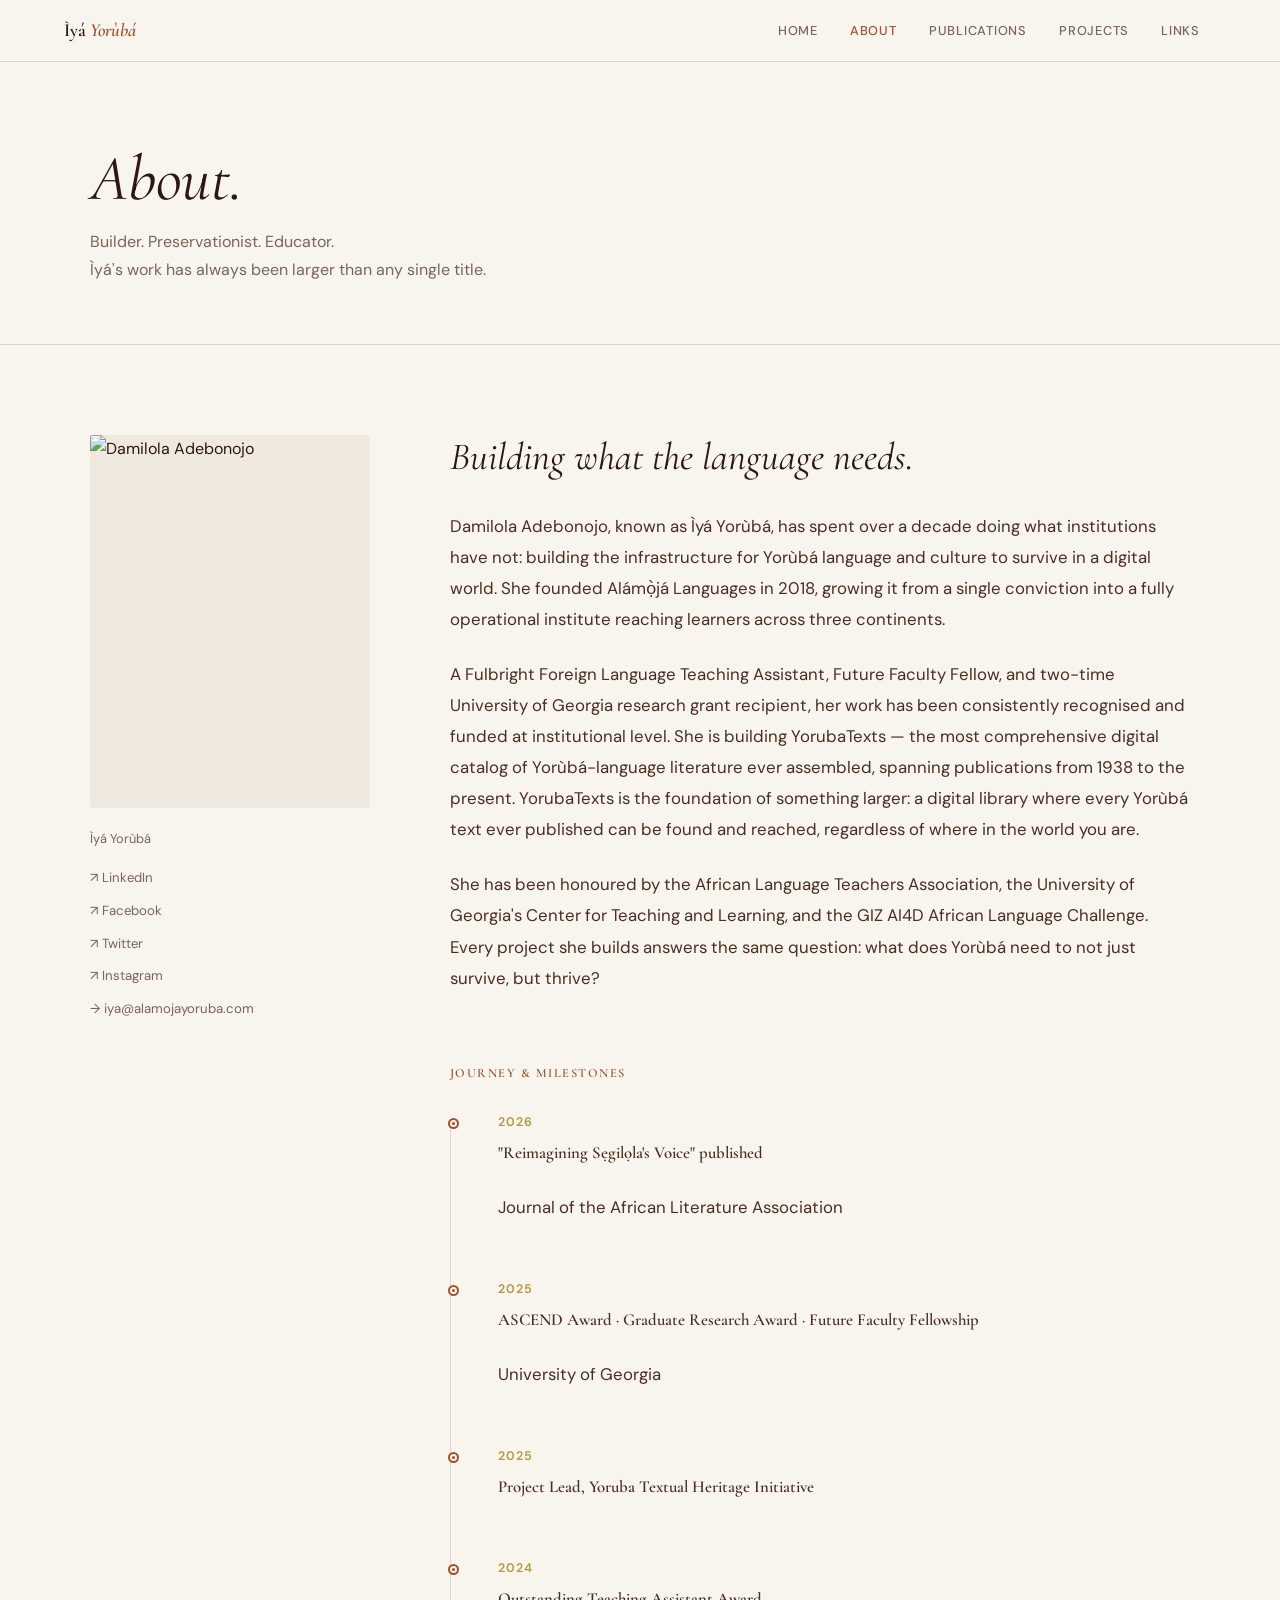
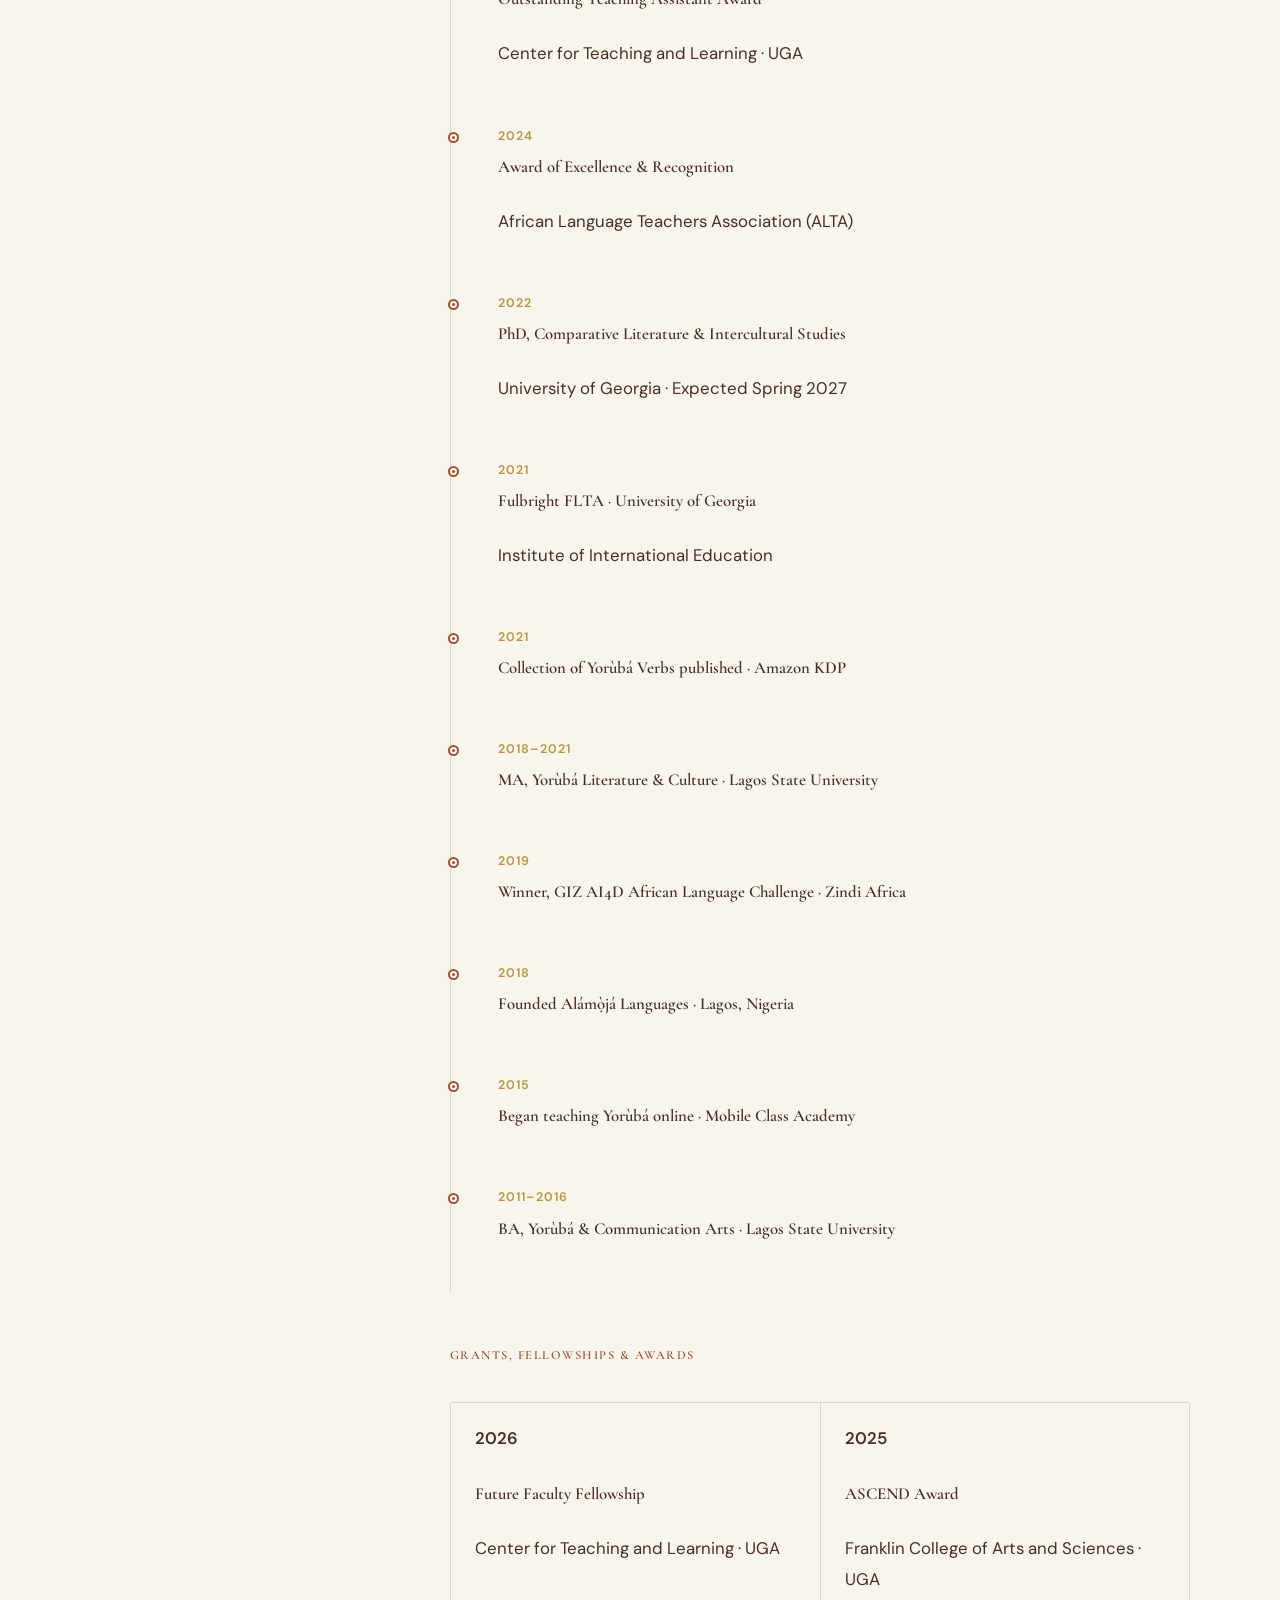
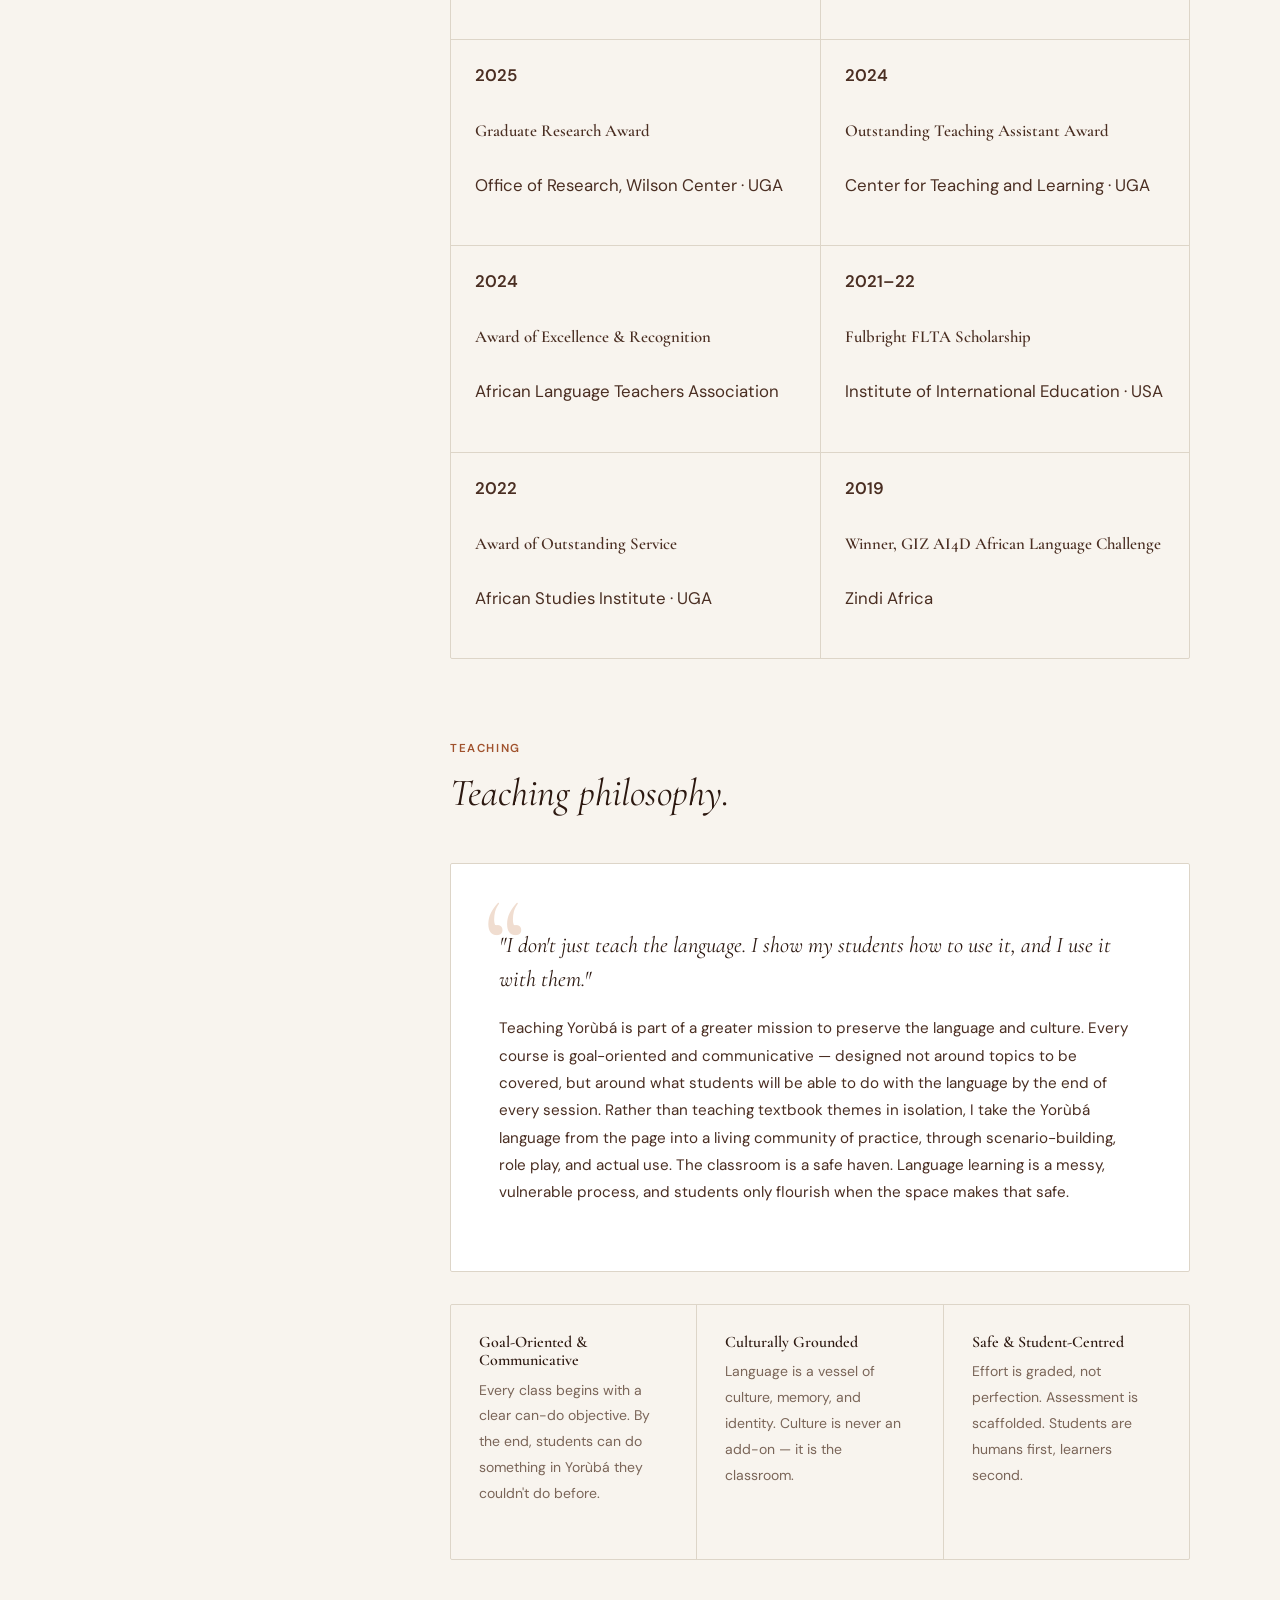
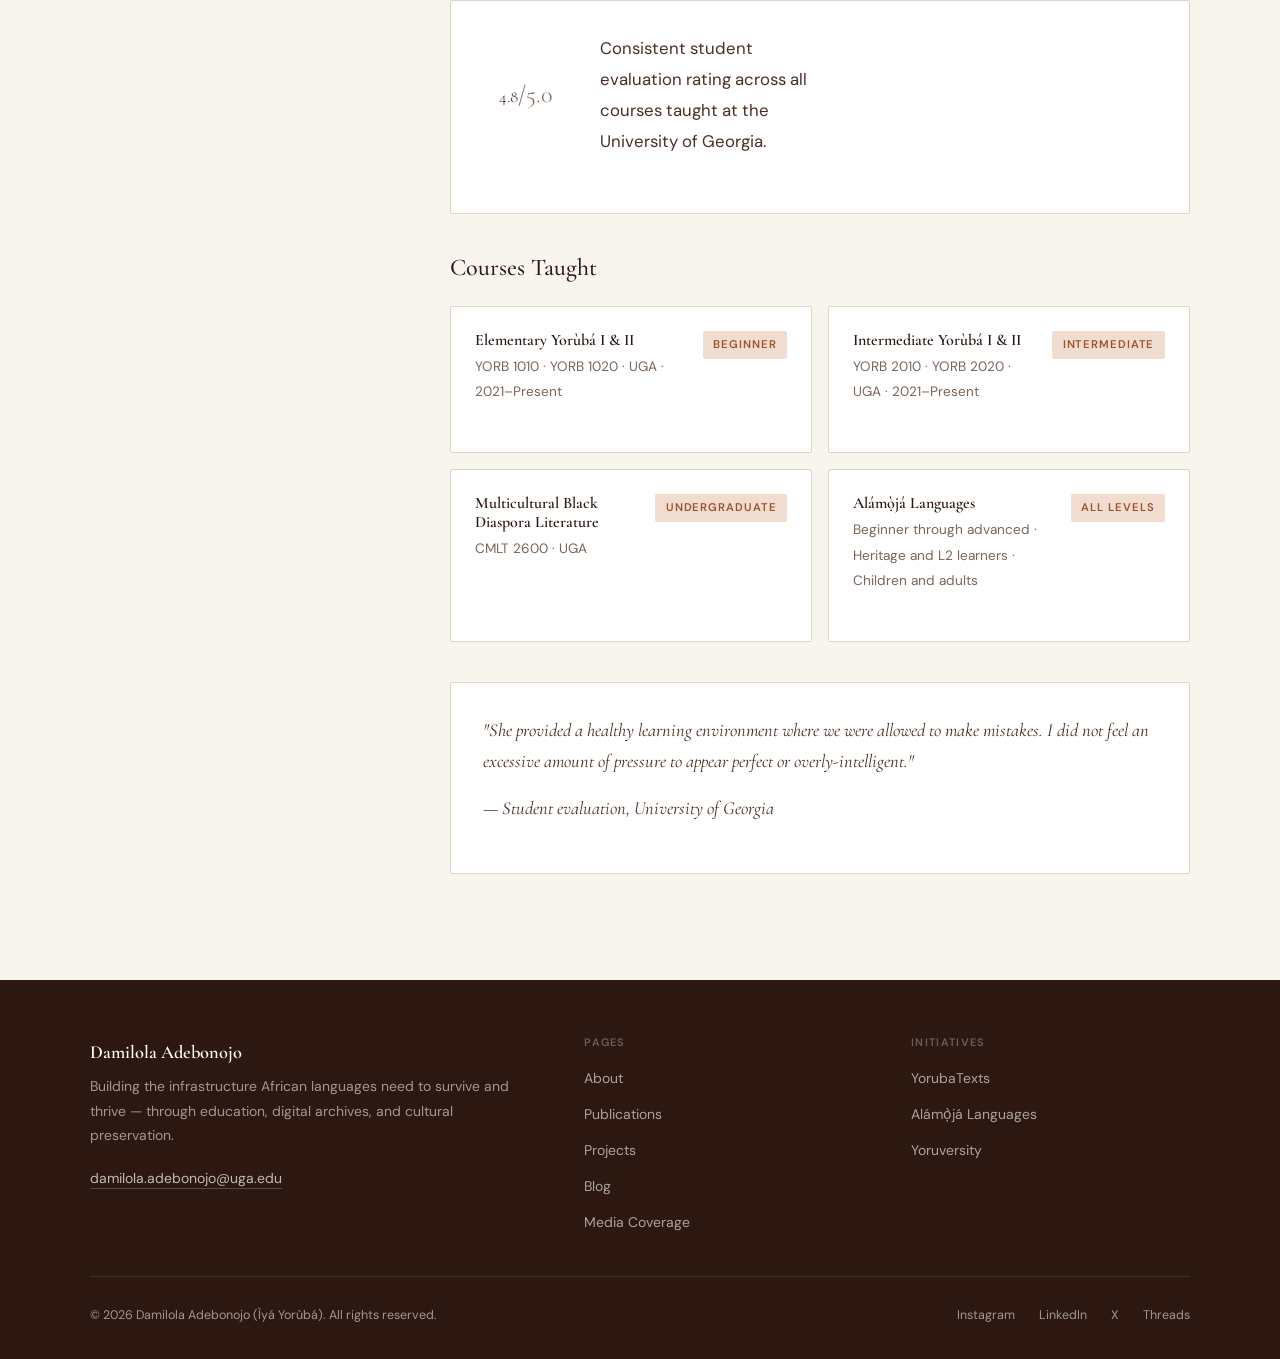
==== commit c88e100c: "Revert "Add files via upload" This reverts commit 847a205bb2a8b22816d106aa3e1e624aee7cd404." ====
--- a/about.html
+++ b/about.html
@@ -3,46 +3,8 @@
 <head>
 <meta charset="UTF-8"/>
 <meta name="viewport" content="width=device-width,initial-scale=1"/>
-<title>About — Damilola Adebonojo | Ìyá Yorùbá</title>
-<meta name="description" content="Learn about Damilola Adebonojo — Fulbright alumna, founder of Alámọ̀já Languages, PhD candidate in Comparative Literature, and builder of YorubaTexts."/>
-<meta name="robots" content="index, follow"/>
-<meta property="og:title" content="About — Damilola Adebonojo | Ìyá Yorùbá"/>
-<meta property="og:description" content="Learn about Damilola Adebonojo — Fulbright alumna, founder of Alámọ̀já Languages, PhD candidate in Comparative Literature, and builder of YorubaTexts."/>
-<meta property="og:type" content="website"/>
-<meta property="og:url" content="https://iyayoruba.com/about"/>
-<meta property="og:image" content="https://iyayoruba.com/og-image.jpg"/>
-<meta property="og:site_name" content="Ìyá Yorùbá"/>
-<meta name="twitter:card" content="summary_large_image"/>
-<meta name="twitter:site" content="@iyayoruba"/>
-<meta name="twitter:title" content="About — Damilola Adebonojo | Ìyá Yorùbá"/>
-<meta name="twitter:description" content="Learn about Damilola Adebonojo — Fulbright alumna, founder of Alámọ̀já Languages, PhD candidate in Comparative Literature, and builder of YorubaTexts."/>
-<link rel="canonical" href="https://iyayoruba.com/about"/>
+<title>About — Ìyá Yorùbá</title>
 <link rel="stylesheet" href="style.css"/>
-<script type="application/ld+json">
-{
-  "@context": "https://schema.org",
-  "@type": "Person",
-  "name": "Damilola Adebonojo",
-  "alternateName": "Ìyá Yorùbá",
-  "url": "https://iyayoruba.com",
-  "sameAs": [
-    "https://www.linkedin.com/in/iyayoruba/",
-    "https://www.instagram.com/iya_yoruba/",
-    "https://www.x.com/iyayoruba"
-  ],
-  "jobTitle": "Language Educator, Cultural Custodian, Researcher",
-  "worksFor": {
-    "@type": "Organization",
-    "name": "University of Georgia"
-  },
-  "alumniOf": {
-    "@type": "Organization",
-    "name": "Lagos State University"
-  },
-  "knowsLanguage": ["Yoruba", "English", "Swahili"],
-  "description": "Damilola Adebonojo builds the infrastructure African languages need to survive — through education, digital archives, and cultural preservation."
-}
-</script>
 </head>
 <body class="page">
 <nav class="nav">
@@ -87,7 +49,8 @@
 <div class="page-hero">
   <div class="section-inner">
     <h1>About.</h1>
-    <p>Builder. Preservationist. Educator. The work has always been larger than any single title.</p>
+    <p>Builder. Preservationist. Educator.<p> 
+      <p>Ìyá's work has always been larger than any single title.</p>
   </div>
 </div>
 
@@ -95,12 +58,13 @@
   <div class="about-layout">
     <aside class="about-sidebar reveal">
       <img id="about-photo" src="" alt="Damilola Adebonojo" class="about-photo"/>
-      <p style="font-size:.8rem;color:var(--muted)">Damilola Adebonojo · Ìyá Yorùbá</p>
+      <p style="font-size:.8rem;color:var(--muted)">Ìyá Yorùbá</p>
       <div class="about-sidebar-links">
         <a href="https://www.linkedin.com/in/iyayoruba/" target="_blank" rel="noopener">&nearr; LinkedIn</a>
+        <a href="https://www.facebook.com/iyayorubagidi/" target="_blank" rel="noopener">&nearr; Facebook</a>
+        <a href="https://www.x.com/iyayoruba/" target="_blank" rel="noopener">&nearr; Twitter</a>
         <a href="https://www.instagram.com/iya_yoruba/" target="_blank" rel="noopener">&nearr; Instagram</a>
-        <a href="https://yo.globalvoices.org/author/iya-yoruba/" target="_blank" rel="noopener">&nearr; Global Voices translations</a>
-        <a href="mailto:damilola.adebonojo@uga.edu">&rarr; damilola.adebonojo@uga.edu</a>
+        <a href="mailto:iya@alamojayoruba.com">&rarr; iya@alamojayoruba.com</a>
       </div>
     </aside>
 
@@ -166,6 +130,7 @@
           <div class="course-card"><div><h4>Multicultural Black Diaspora Literature</h4><p>CMLT 2600 · UGA</p></div><span class="course-level">Undergraduate</span></div>
           <div class="course-card"><div><h4>Alámọ̀já Languages</h4><p>Beginner through advanced · Heritage and L2 learners · Children and adults</p></div><span class="course-level">All Levels</span></div>
         </div>
+        <div id="testimonials-dynamic">
         <div class="testimonial">
           <p>"She provided a healthy learning environment where we were allowed to make mistakes. I did not feel an excessive amount of pressure to appear perfect or overly-intelligent."</p>
           <p class="testimonial-attr">— Student evaluation, University of Georgia</p>
@@ -214,4 +179,4 @@
 <script src="supabase-loader.js"></script>
 <script src="main.js"></script>
 </body>
-</html>+</html>
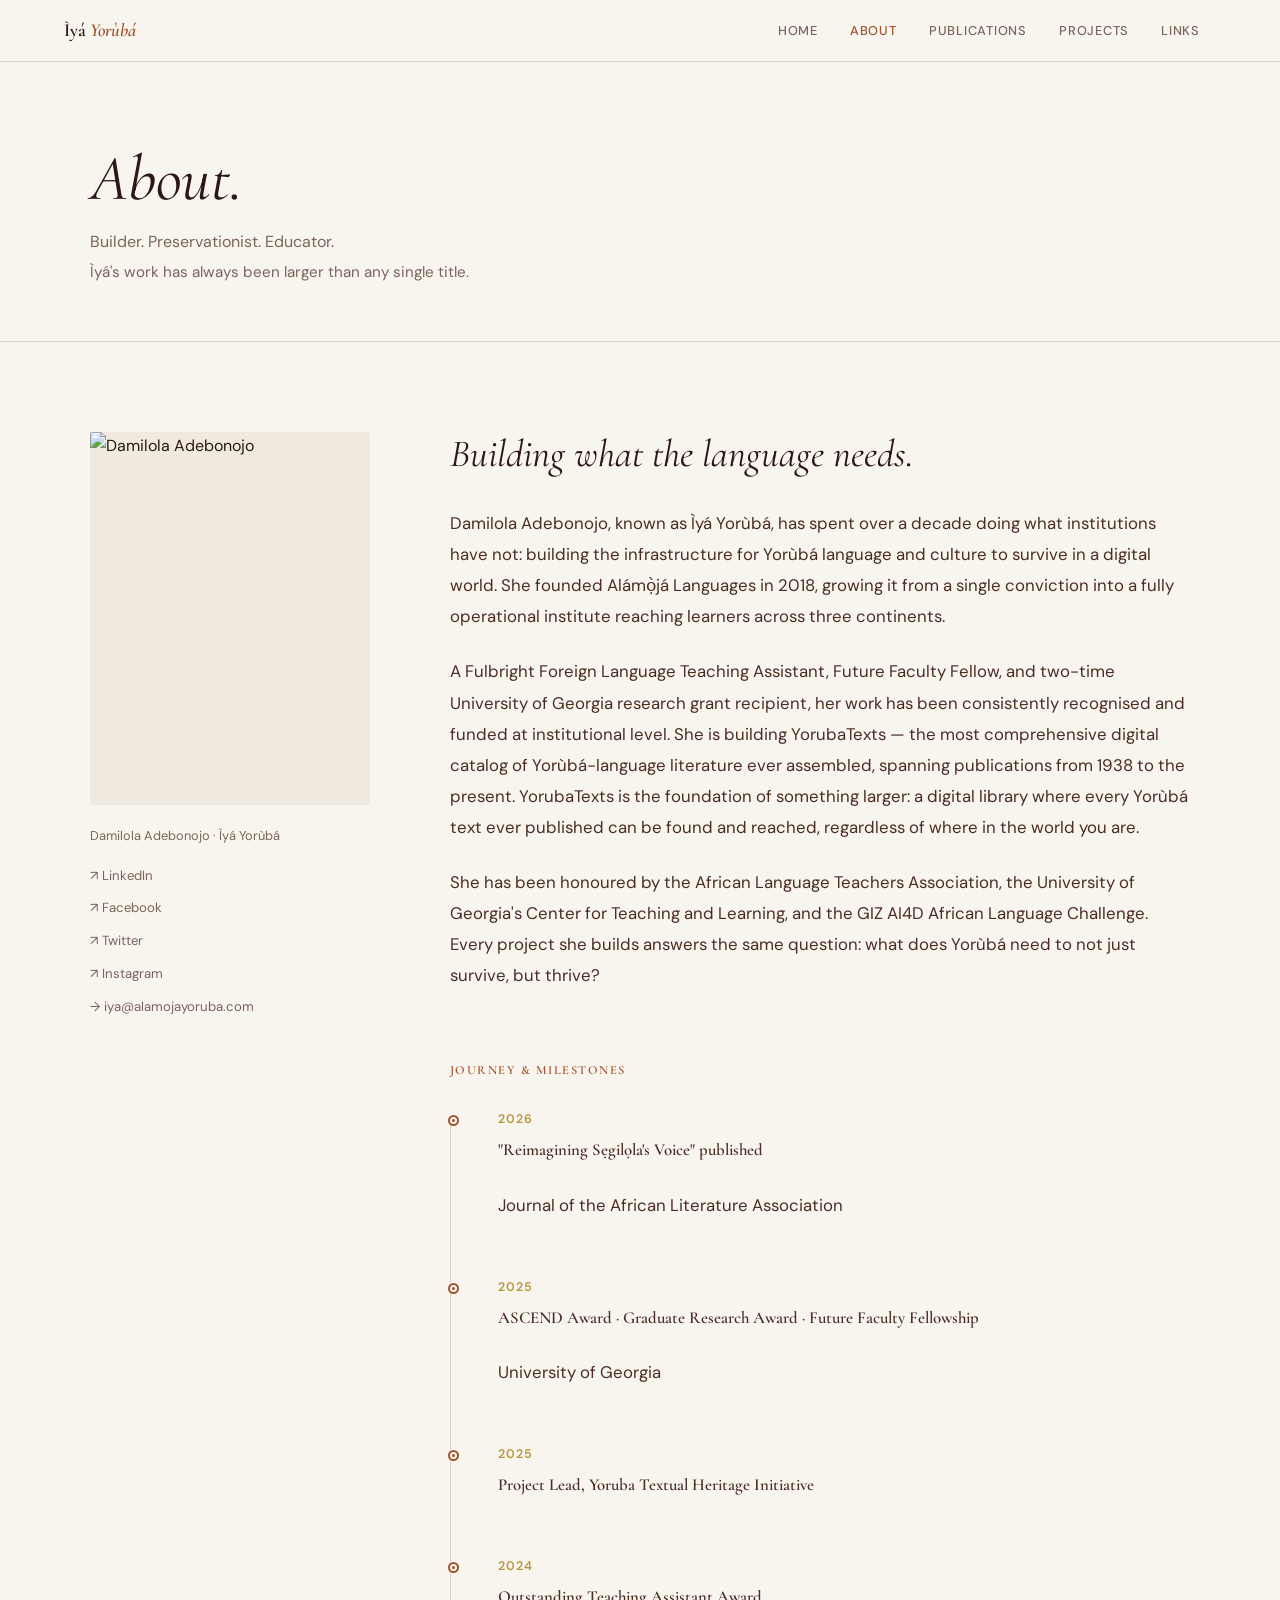
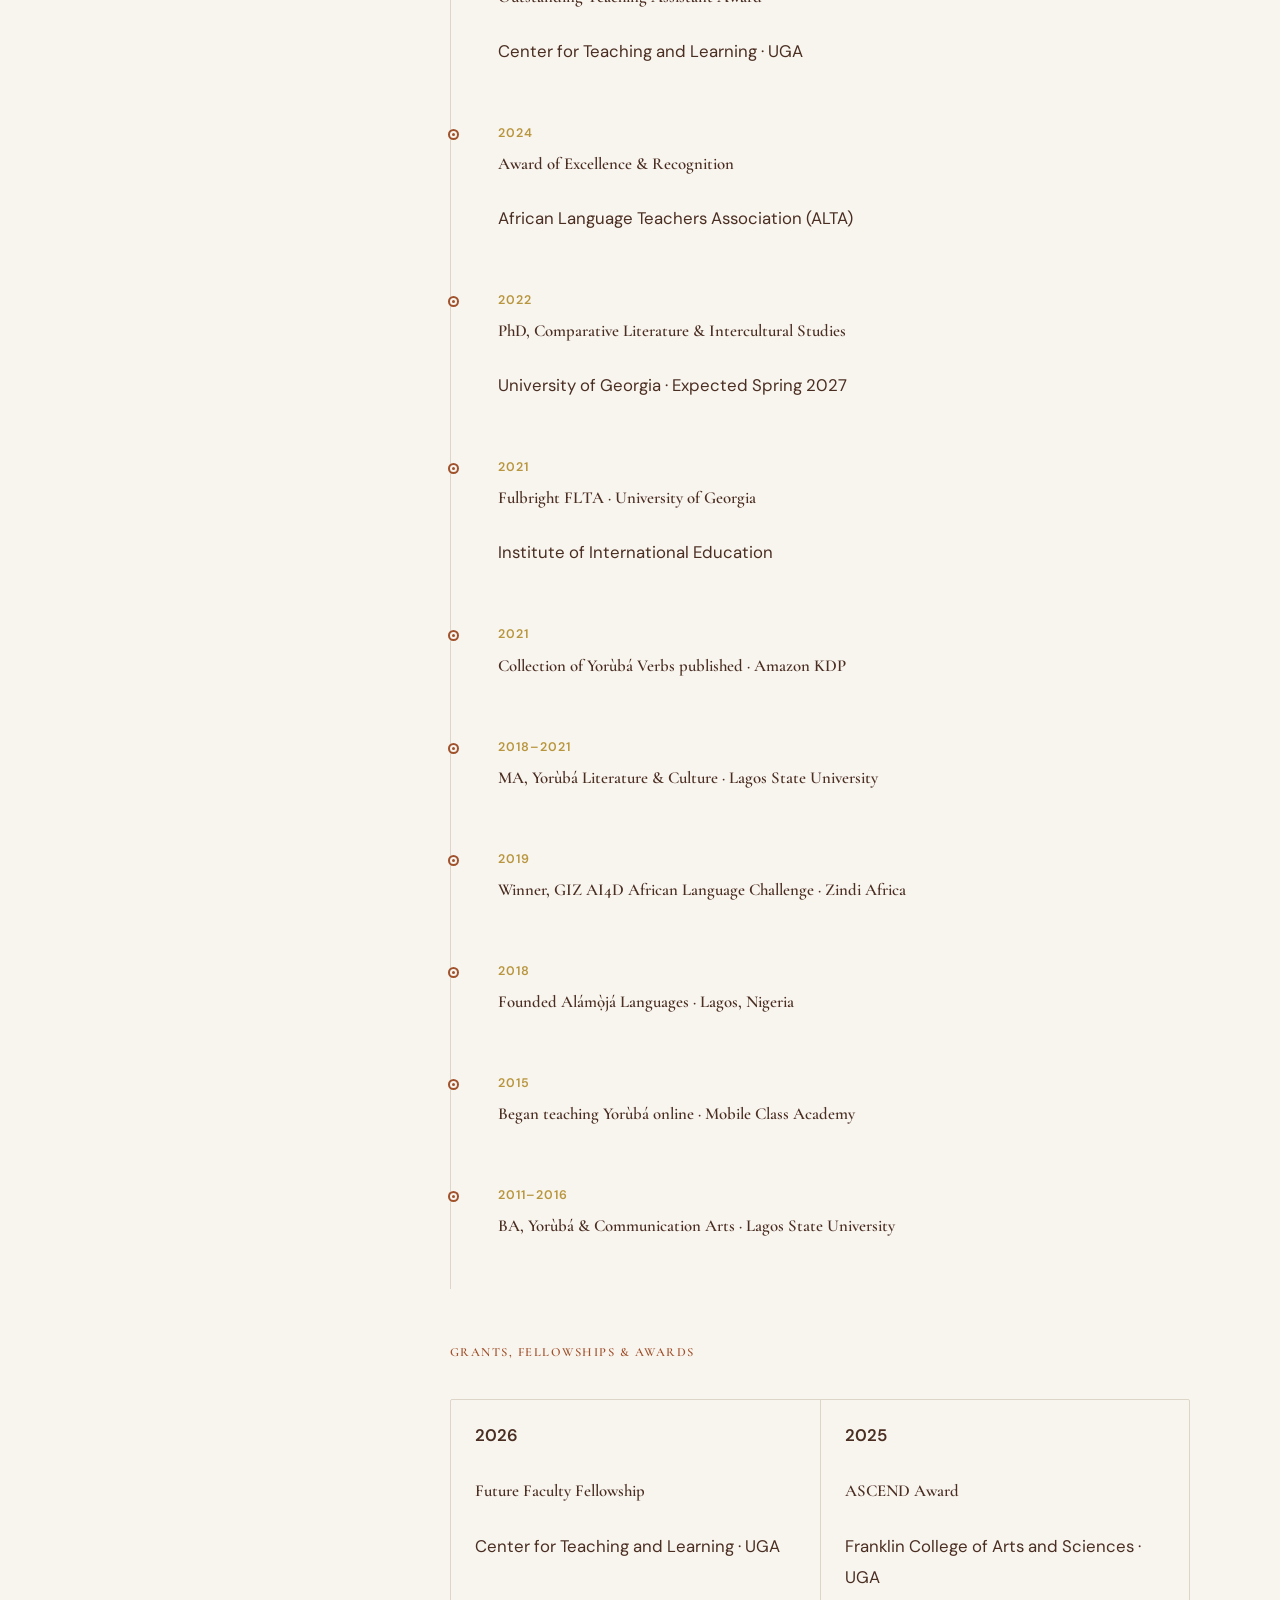
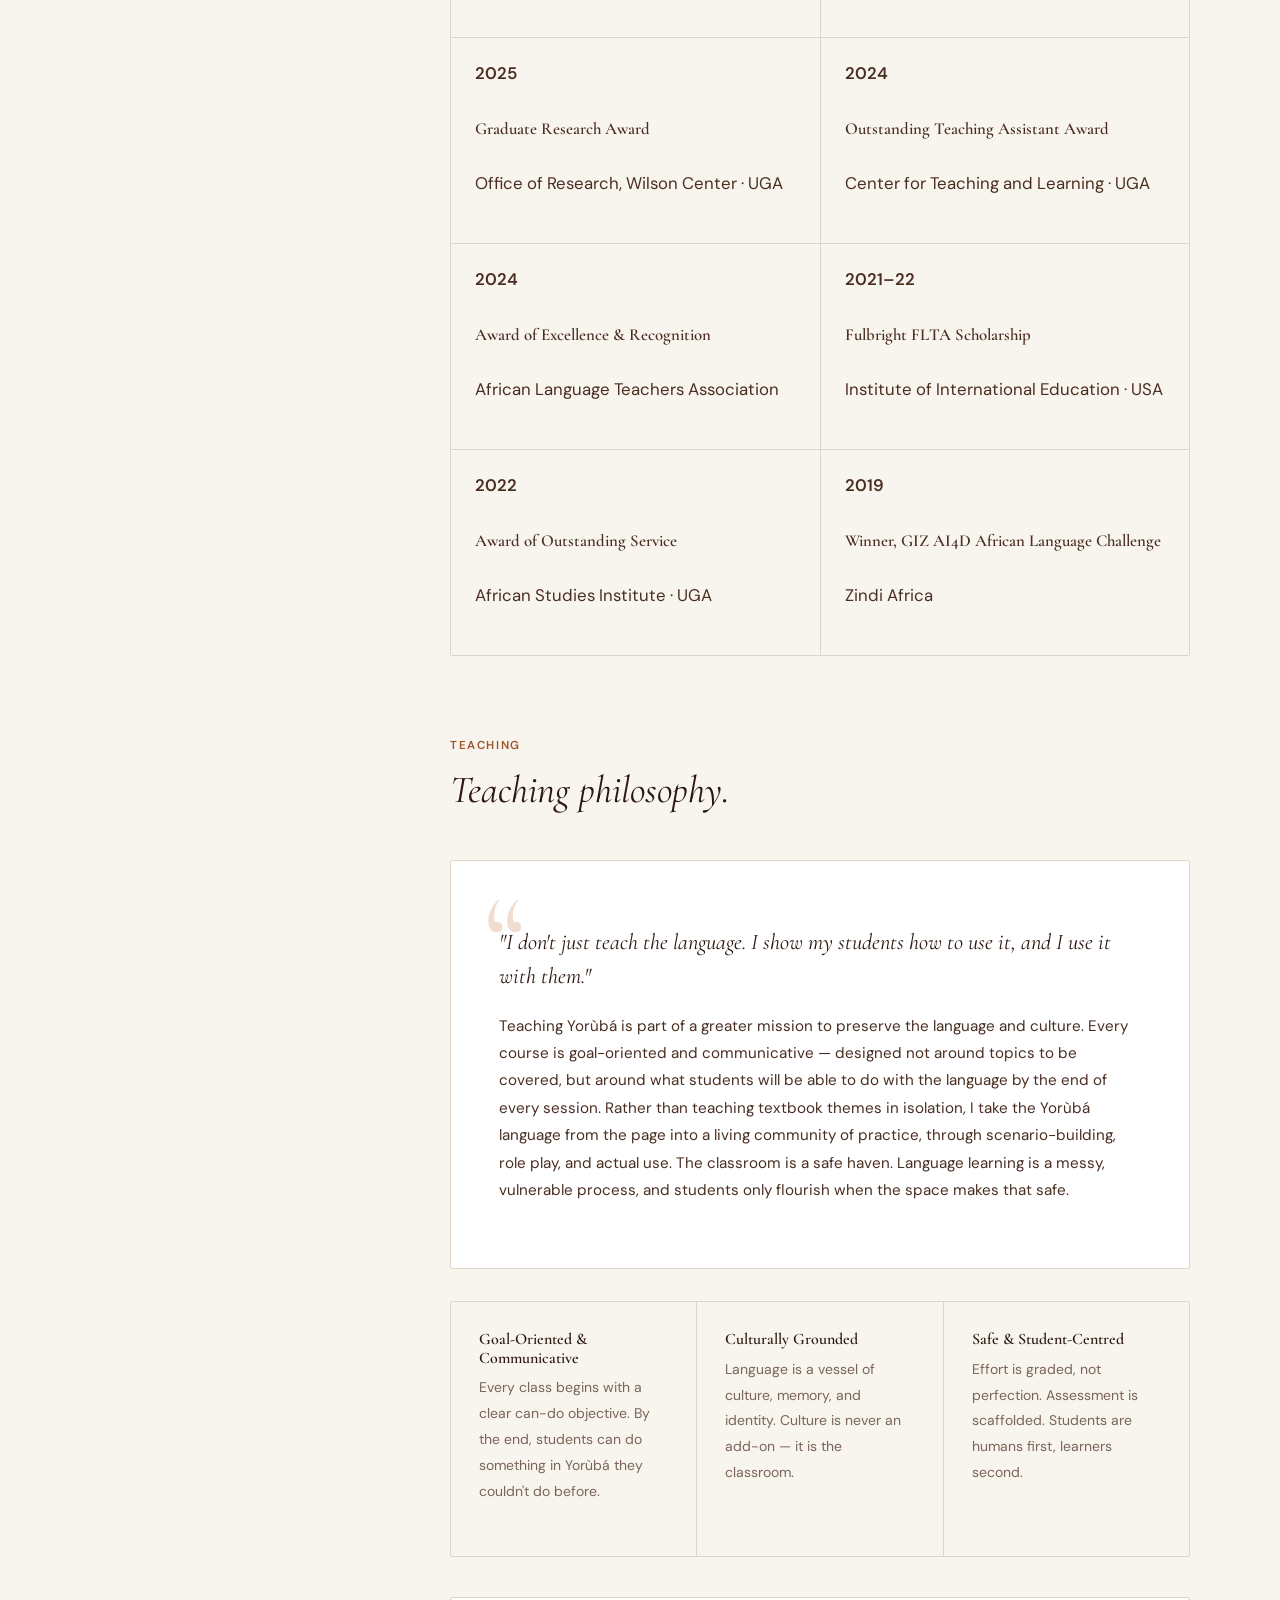
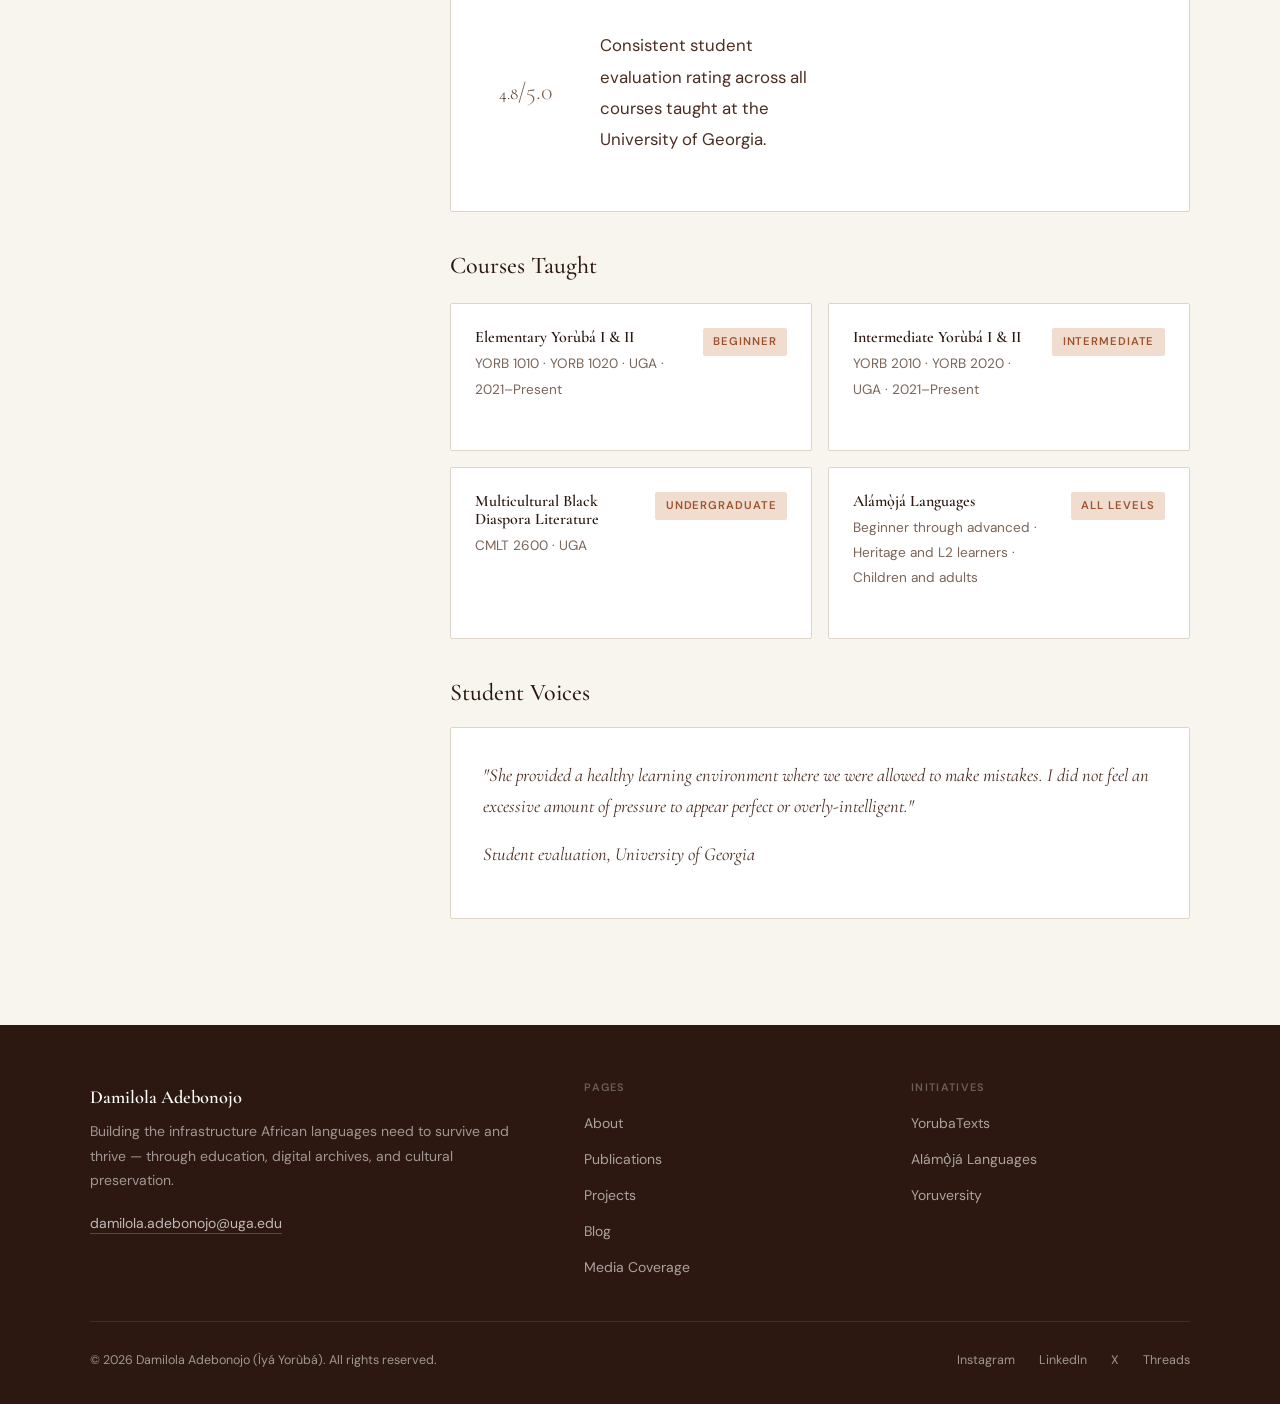
==== commit 25f01ebf: "Add files via upload" ====
--- a/about.html
+++ b/about.html
@@ -3,10 +3,23 @@
 <head>
 <meta charset="UTF-8"/>
 <meta name="viewport" content="width=device-width,initial-scale=1"/>
-<title>About — Ìyá Yorùbá</title>
+<title>About — Damilola Adebonojo | Ìyá Yorùbá</title>
+<meta name="description" content="Learn about Damilola Adebonojo — Fulbright alumna, founder of Alámọ̀já Languages, PhD candidate in Comparative Literature, and builder of YorubaTexts."/>
+<meta property="og:title" content="About — Damilola Adebonojo | Ìyá Yorùbá"/>
+<meta property="og:description" content="Fulbright alumna, founder of Alámọ̀já Languages, PhD candidate, and builder of YorubaTexts."/>
+<meta property="og:type" content="website"/>
+<meta property="og:url" content="https://iyayoruba.com/about"/>
+<meta property="og:image" content="https://iyayoruba.com/og-image.jpg"/>
+<meta name="twitter:card" content="summary_large_image"/>
+<meta name="twitter:site" content="@iyayoruba"/>
+<link rel="canonical" href="https://iyayoruba.com/about"/>
 <link rel="stylesheet" href="style.css"/>
+<style>
+#testimonials-dynamic { display: flex; flex-direction: column; gap: 1rem; }
+</style>
 </head>
 <body class="page">
+
 <nav class="nav">
   <a href="index.html" class="nav-brand">Ìyá <em>Yorùbá</em></a>
   <ul class="nav-links">
@@ -28,9 +41,7 @@
       </div>
     </li>
   </ul>
-  <button class="nav-hamburger" aria-label="Menu">
-    <span></span><span></span><span></span>
-  </button>
+  <button class="nav-hamburger" aria-label="Menu"><span></span><span></span><span></span></button>
 </nav>
 <nav class="mobile-nav">
   <a href="index.html">Home</a>
@@ -44,21 +55,23 @@
   <a href="blog.html">Blog</a>
   <a href="media.html">Media Coverage</a>
 </nav>
+
 <main>
 
 <div class="page-hero">
   <div class="section-inner">
     <h1>About.</h1>
-    <p>Builder. Preservationist. Educator.<p> 
-      <p>Ìyá's work has always been larger than any single title.</p>
+    <p>Builder. Preservationist. Educator.</p>
+    <h4 style="font-family:'DM Sans',sans-serif;font-weight:400;font-size:.95rem;color:var(--muted);margin-top:.5rem;">Ìyá's work has always been larger than any single title.</h4>
   </div>
 </div>
 
 <section class="section">
   <div class="about-layout">
+
     <aside class="about-sidebar reveal">
       <img id="about-photo" src="" alt="Damilola Adebonojo" class="about-photo"/>
-      <p style="font-size:.8rem;color:var(--muted)">Ìyá Yorùbá</p>
+      <p style="font-size:.8rem;color:var(--muted)">Damilola Adebonojo · Ìyá Yorùbá</p>
       <div class="about-sidebar-links">
         <a href="https://www.linkedin.com/in/iyayoruba/" target="_blank" rel="noopener">&nearr; LinkedIn</a>
         <a href="https://www.facebook.com/iyayorubagidi/" target="_blank" rel="noopener">&nearr; Facebook</a>
@@ -74,6 +87,7 @@
       <p class="reveal">A Fulbright Foreign Language Teaching Assistant, Future Faculty Fellow, and two-time University of Georgia research grant recipient, her work has been consistently recognised and funded at institutional level. She is building YorubaTexts — the most comprehensive digital catalog of Yorùbá-language literature ever assembled, spanning publications from 1938 to the present. YorubaTexts is the foundation of something larger: a digital library where every Yorùbá text ever published can be found and reached, regardless of where in the world you are.</p>
       <p class="reveal">She has been honoured by the African Language Teachers Association, the University of Georgia's Center for Teaching and Learning, and the GIZ AI4D African Language Challenge. Every project she builds answers the same question: what does Yorùbá need to not just survive, but thrive?</p>
 
+      <!-- TIMELINE -->
       <div class="timeline-wrap reveal">
         <h3>Journey &amp; Milestones</h3>
         <div class="timeline">
@@ -93,6 +107,7 @@
         </div>
       </div>
 
+      <!-- AWARDS -->
       <div class="reveal" style="margin-top:3rem">
         <h3 style="font-size:.78rem;font-weight:600;letter-spacing:.12em;text-transform:uppercase;color:var(--terra);margin-bottom:1.5rem">Grants, Fellowships &amp; Awards</h3>
         <div class="awards-grid">
@@ -107,6 +122,7 @@
         </div>
       </div>
 
+      <!-- TEACHING -->
       <div style="margin-top:5rem" class="reveal">
         <span class="section-eyebrow">Teaching</span>
         <h2 style="font-size:clamp(1.8rem,3vw,2.5rem);font-weight:400;font-style:italic;margin-bottom:2rem">Teaching philosophy.</h2>
@@ -123,6 +139,7 @@
           <div><p class="rating-number">4.8<span>/5.0</span></p></div>
           <p class="rating-label">Consistent student evaluation rating across all courses taught at the University of Georgia.</p>
         </div>
+
         <h3 style="font-family:'Cormorant Garamond',serif;font-size:1.5rem;font-weight:500;margin-bottom:1.5rem">Courses Taught</h3>
         <div class="courses-grid">
           <div class="course-card"><div><h4>Elementary Yorùbá I &amp; II</h4><p>YORB 1010 · YORB 1020 · UGA · 2021–Present</p></div><span class="course-level">Beginner</span></div>
@@ -130,22 +147,28 @@
           <div class="course-card"><div><h4>Multicultural Black Diaspora Literature</h4><p>CMLT 2600 · UGA</p></div><span class="course-level">Undergraduate</span></div>
           <div class="course-card"><div><h4>Alámọ̀já Languages</h4><p>Beginner through advanced · Heritage and L2 learners · Children and adults</p></div><span class="course-level">All Levels</span></div>
         </div>
+
+        <h3 style="font-family:'Cormorant Garamond',serif;font-size:1.5rem;font-weight:500;margin:2.5rem 0 1.25rem">Student Voices</h3>
         <div id="testimonials-dynamic">
-        <div class="testimonial">
-          <p>"She provided a healthy learning environment where we were allowed to make mistakes. I did not feel an excessive amount of pressure to appear perfect or overly-intelligent."</p>
-          <p class="testimonial-attr">— Student evaluation, University of Georgia</p>
-        </div>
+          <div class="testimonial">
+            <p>"She provided a healthy learning environment where we were allowed to make mistakes. I did not feel an excessive amount of pressure to appear perfect or overly-intelligent."</p>
+            <p class="testimonial-attr">Student evaluation, University of Georgia</p>
+          </div>
+        </div>
+
       </div>
     </div>
   </div>
 </section>
+
 </main>
+
 <footer>
   <div class="footer-inner">
     <div>
       <p class="footer-name">Damilola Adebonojo</p>
-      <p class="footer-tagline">Building the infrastructure African languages need to survive and thrive — through education, digital archives, and cultural preservation.</p>
-      <p class="footer-email"><a href="mailto:damilola.adebonojo@uga.edu">damilola.adebonojo@uga.edu</a></p>
+      <p class="footer-tagline"><span id="footer-tagline-text">Building the infrastructure African languages need to survive and thrive — through education, digital archives, and cultural preservation.</span></p>
+      <p class="footer-email" style="margin-top:1rem"><a href="mailto:damilola.adebonojo@uga.edu">damilola.adebonojo@uga.edu</a></p>
     </div>
     <div class="footer-col">
       <h5>Pages</h5>
@@ -176,6 +199,7 @@
     </div>
   </div>
 </footer>
+
 <script src="supabase-loader.js"></script>
 <script src="main.js"></script>
 </body>
